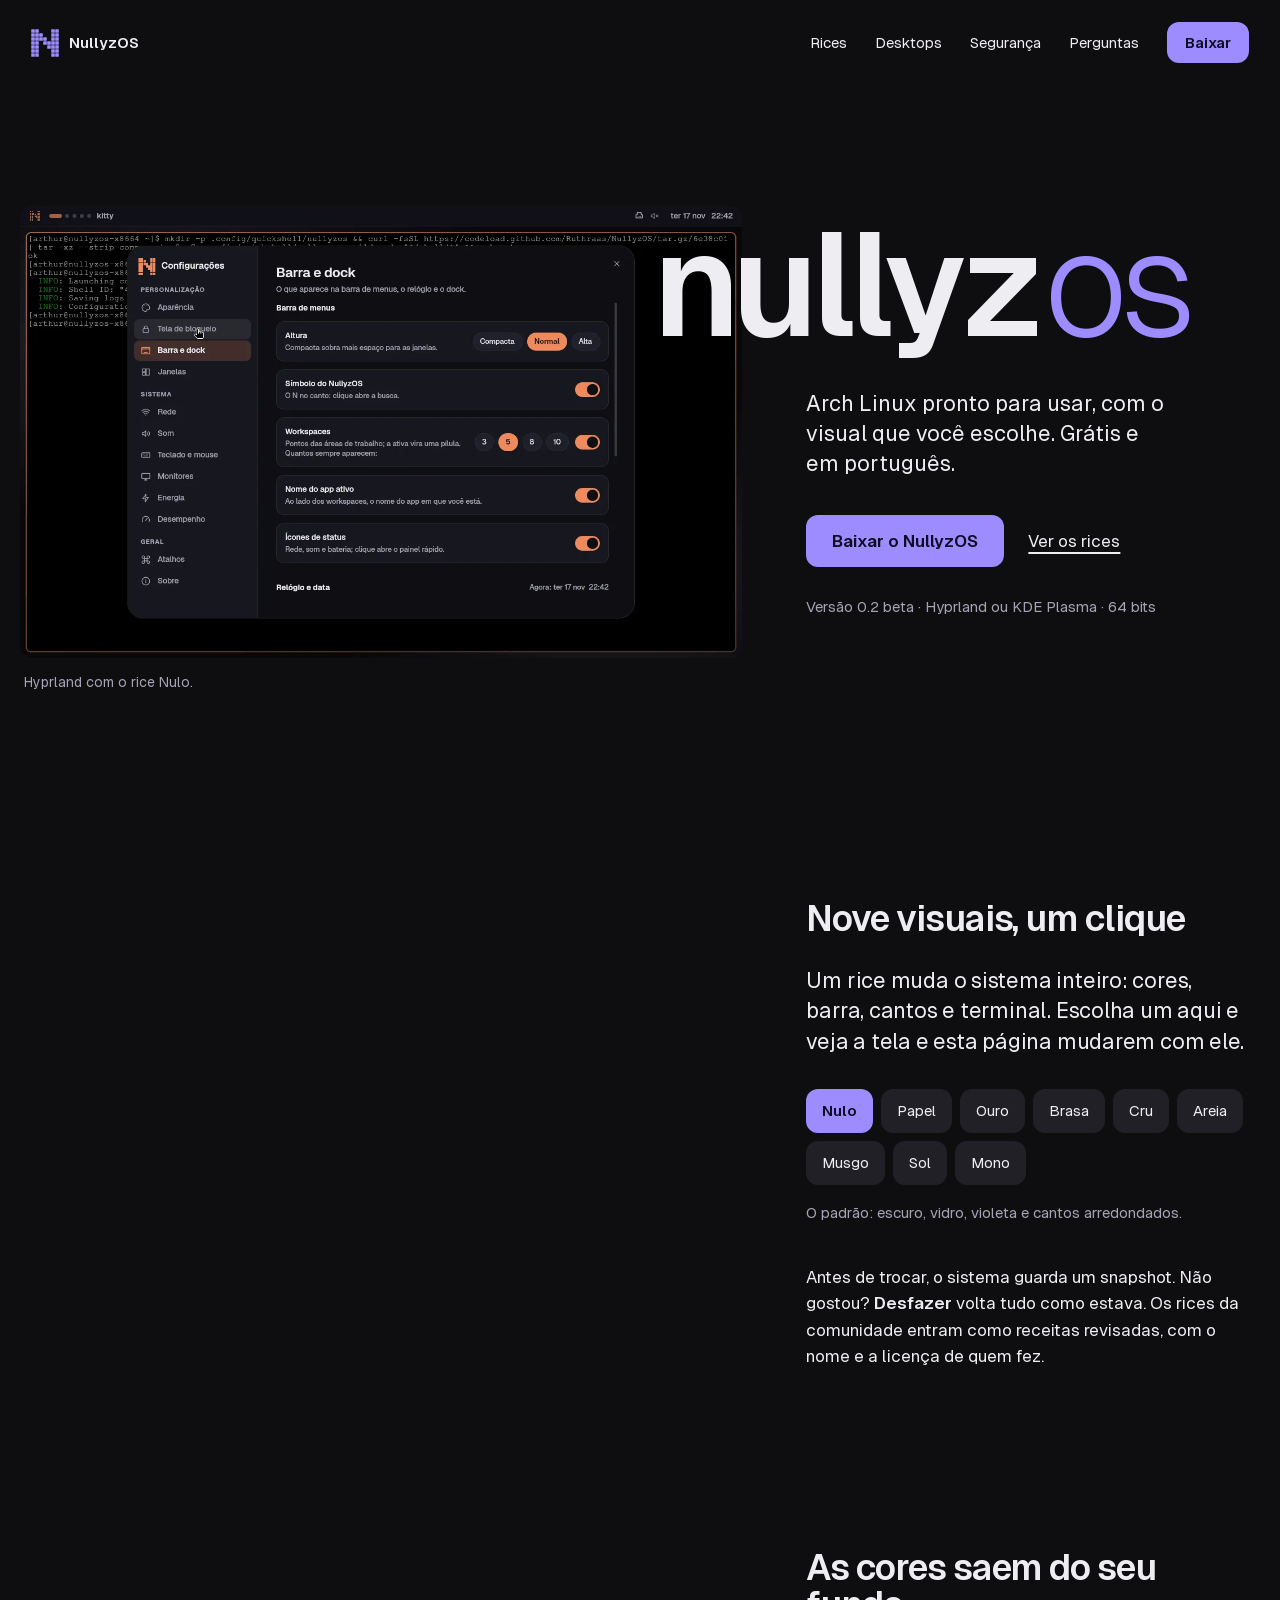
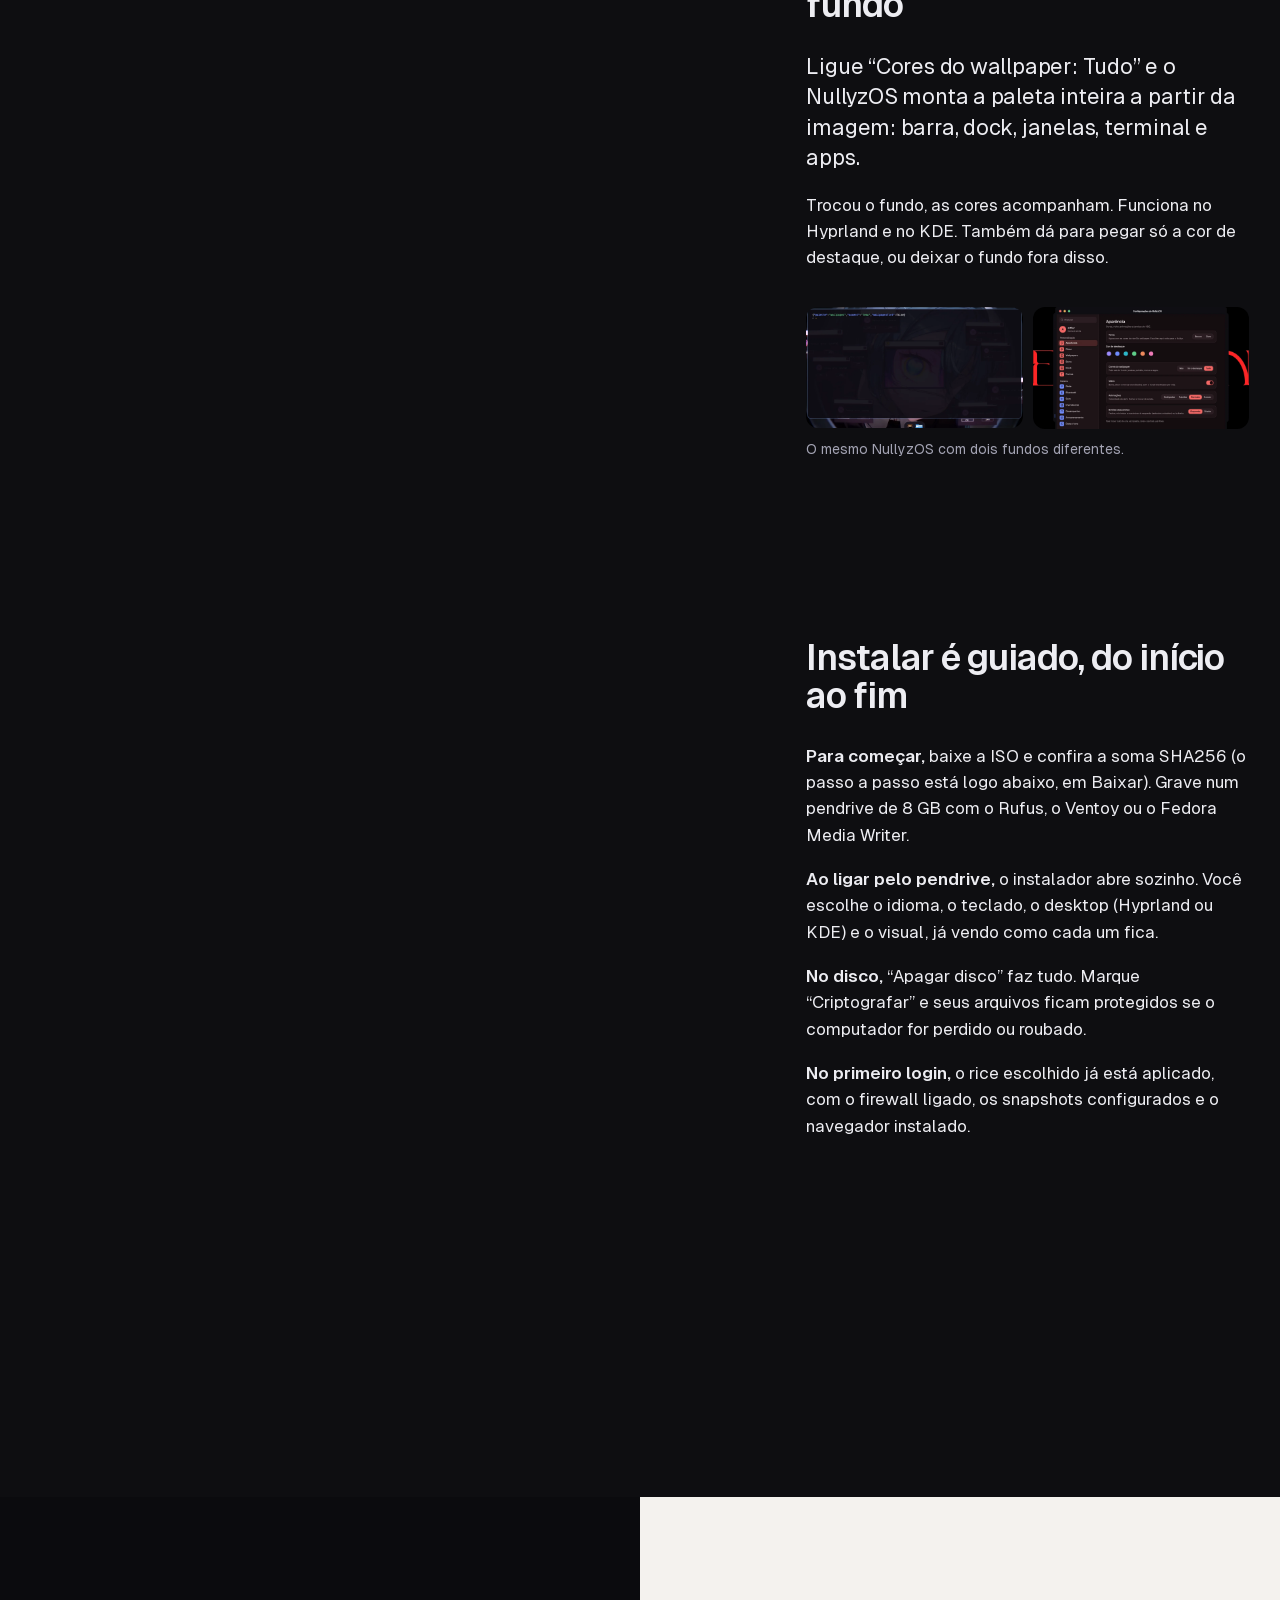
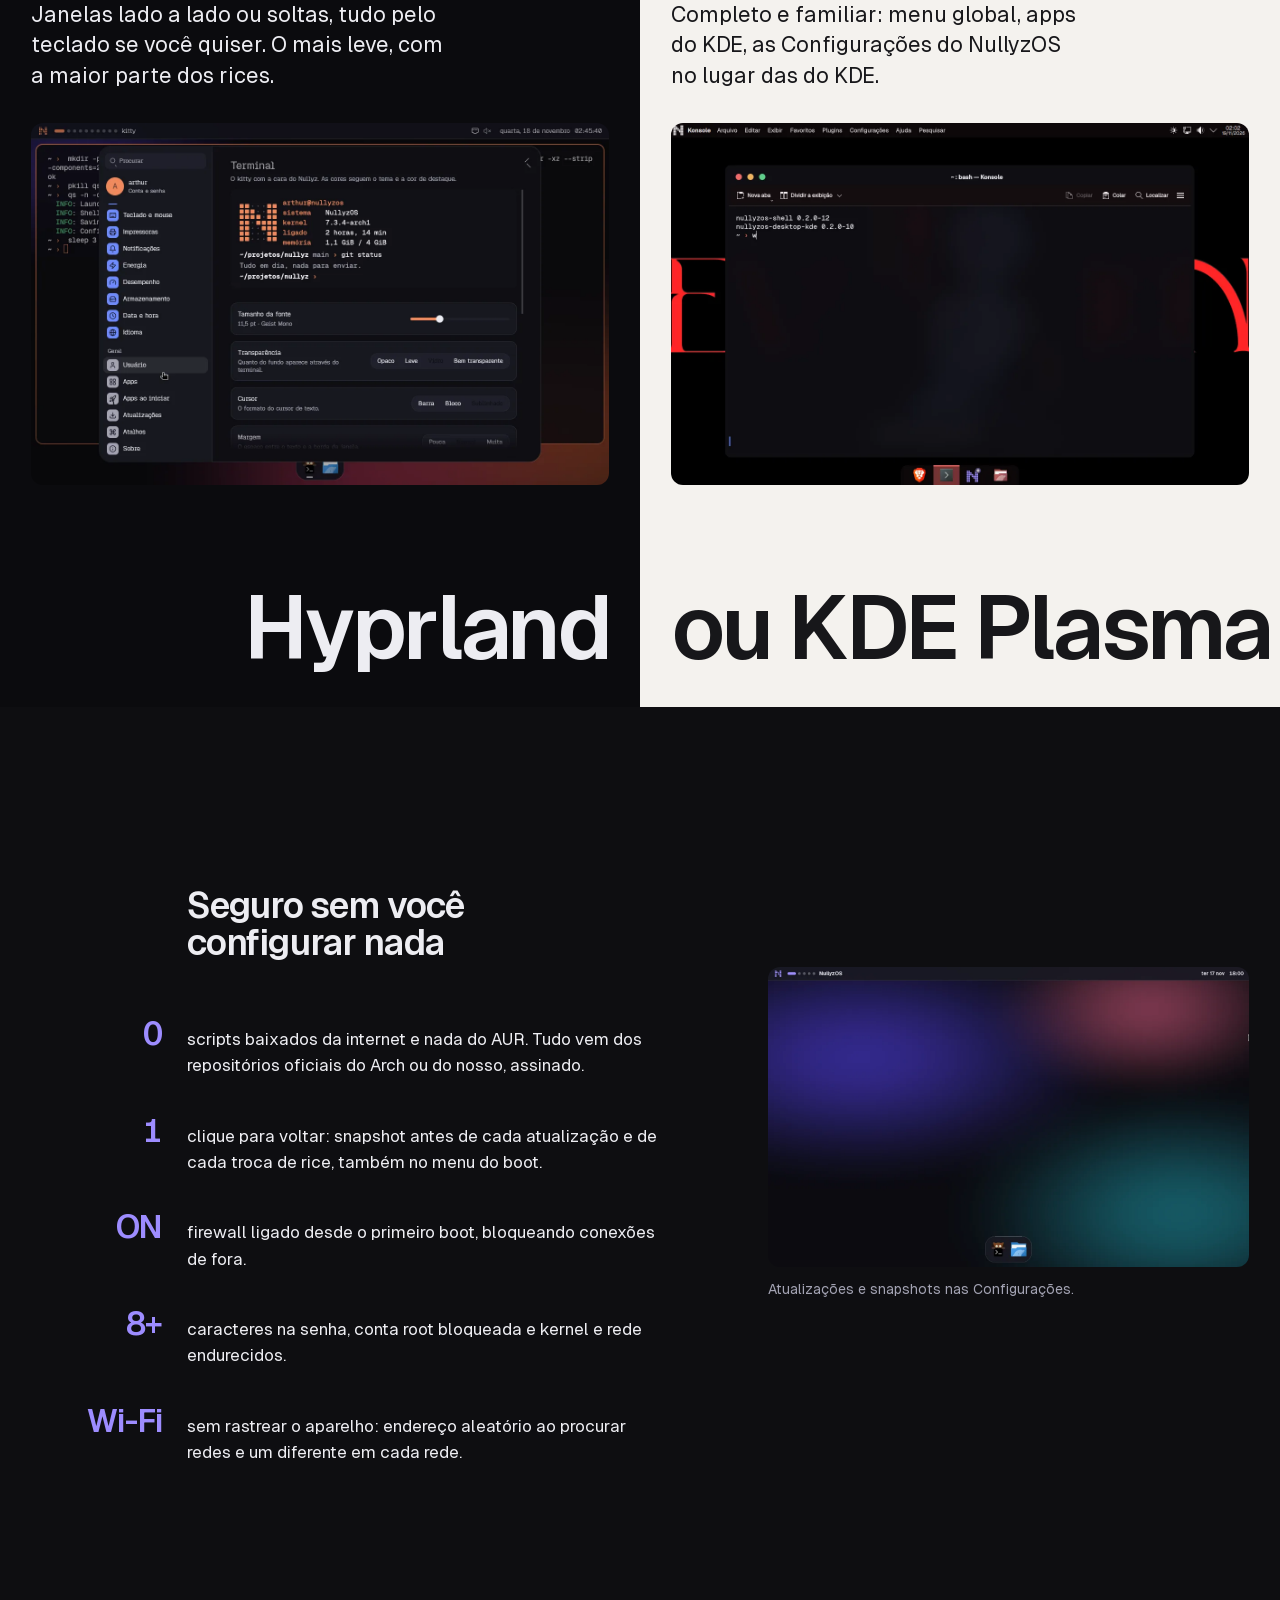
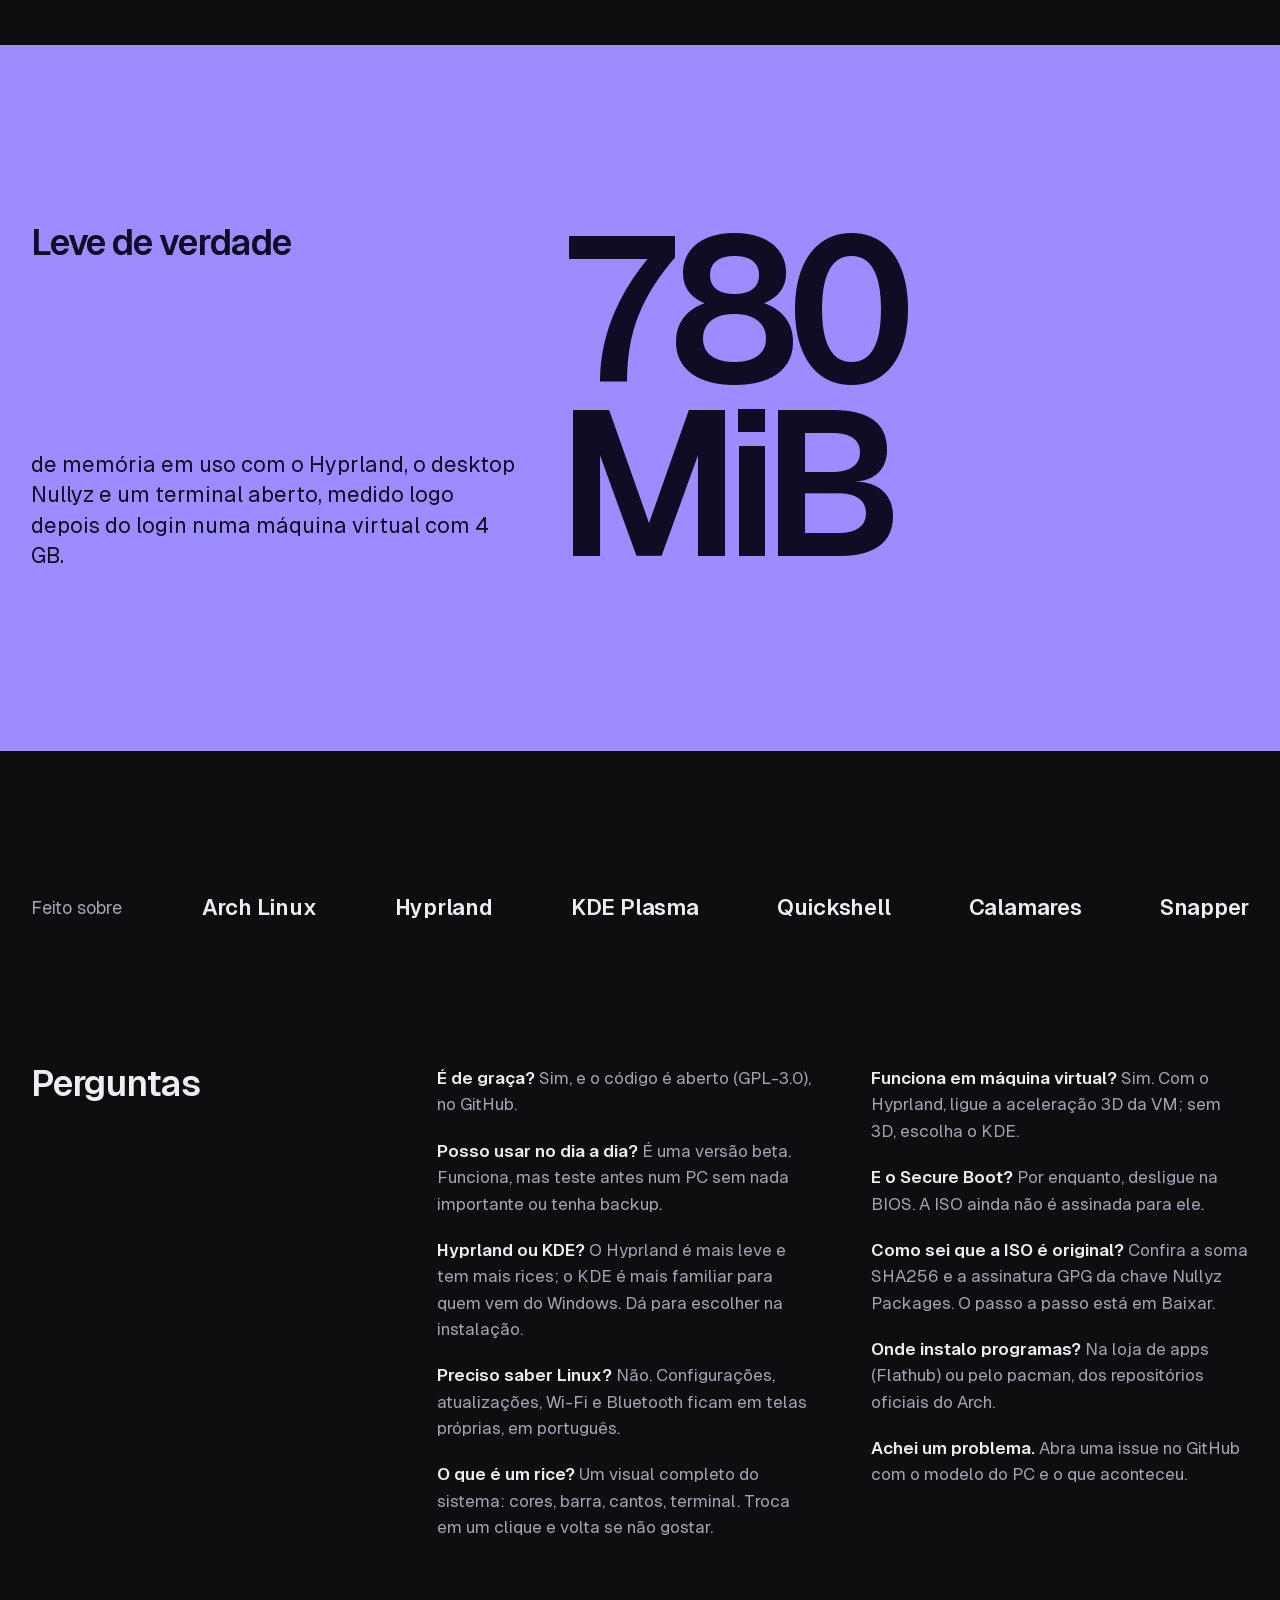
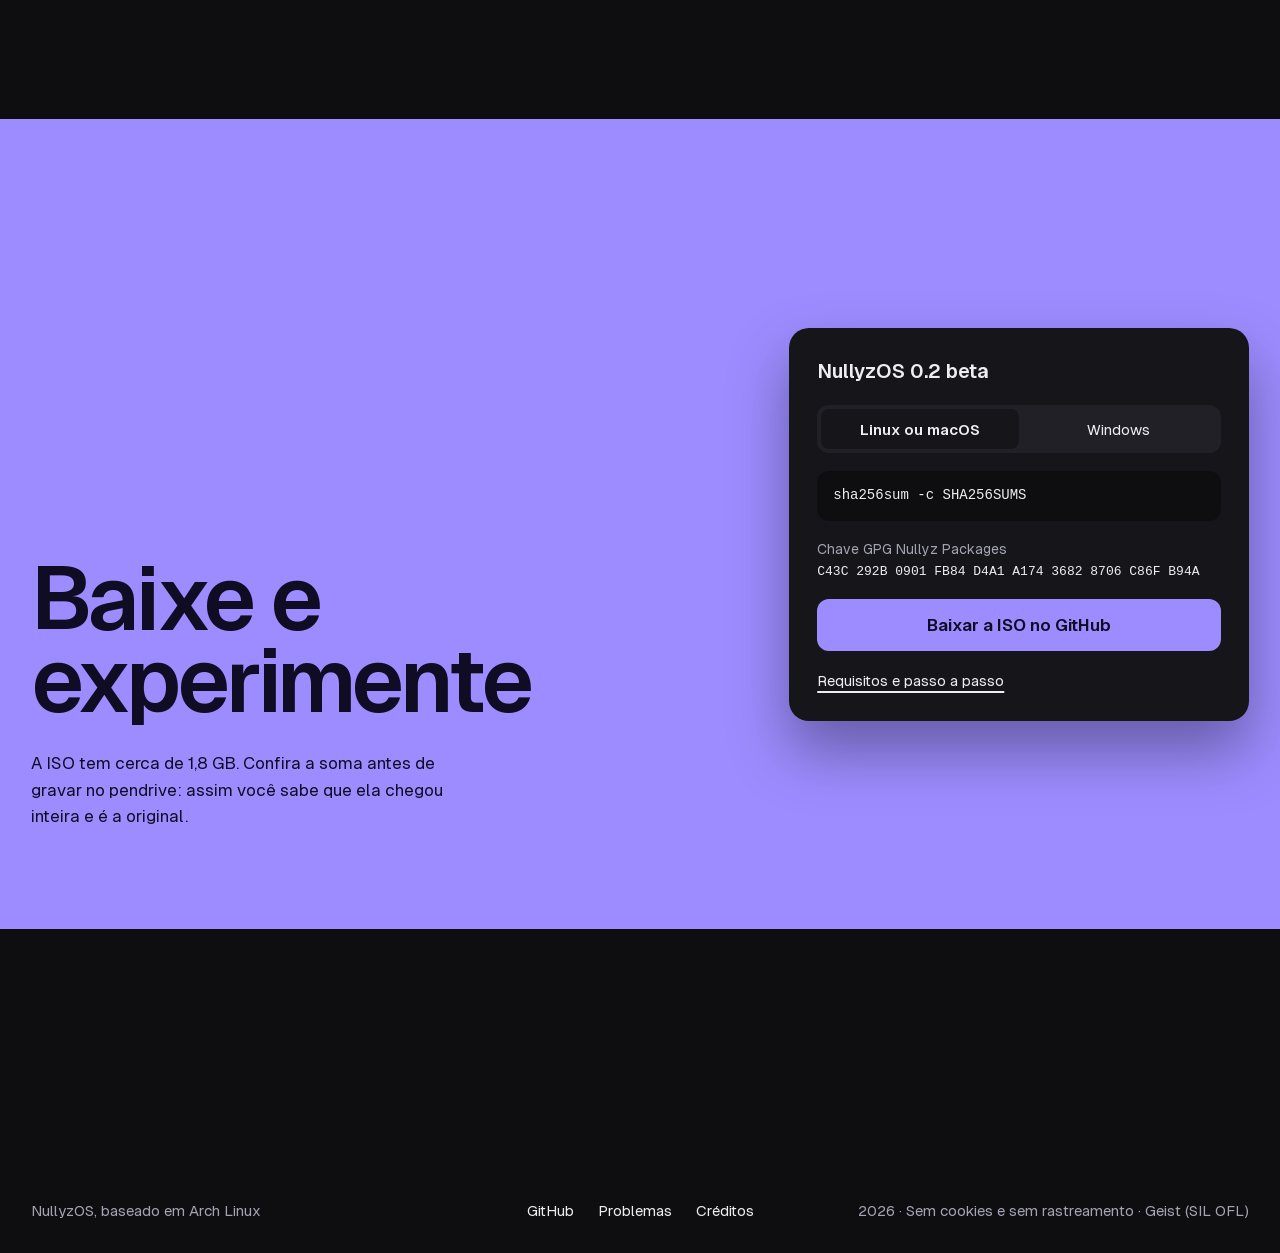
==== site/index.html @ 3fdc01aa "feat(site): site do NullyzOS (rascunho) e política de segurança Site estático em site/: sem nada de " ====
<!doctype html>
<html lang="pt-BR">
<head>
<meta charset="utf-8">
<meta name="viewport" content="width=device-width, initial-scale=1">
<title>NullyzOS · Arch Linux pronto para usar</title>
<meta name="description" content="NullyzOS: sistema baseado em Arch Linux com Hyprland ou KDE, visual de vidro, rices que se trocam com segurança e cores tiradas do seu wallpaper. Grátis, em português.">
<meta name="referrer" content="strict-origin-when-cross-origin">
<meta name="color-scheme" content="dark light">
<meta property="og:title" content="NullyzOS">
<meta property="og:description" content="Arch Linux pronto para usar, com o visual que você escolhe.">
<meta property="og:image" content="img/og.png">
<link rel="icon" href="img/nullyz.svg" type="image/svg+xml">
<link rel="preload" href="fonts/Geist-Variable.woff2" as="font" type="font/woff2" crossorigin>
<link rel="stylesheet" href="css/site.css">
<script src="js/site.js" defer></script>
</head>
<body data-rice="nulo">
<a class="pular" href="#conteudo">Pular para o conteúdo</a>

<header class="topo">
  <a class="marca" href="#inicio" aria-label="NullyzOS, início"><img src="img/nullyz.svg" alt="" width="28" height="28"> NullyzOS</a>
  <nav aria-label="Seções">
    <a href="#rices">Rices</a>
    <a href="#desktops">Desktops</a>
    <a href="#seguranca">Segurança</a>
    <a href="#perguntas">Perguntas</a>
    <a class="acao" href="#baixar">Baixar</a>
  </nav>
</header>

<main id="conteudo">
<!-- Metade fixa: a tela do sistema, que muda com a seção e com o rice escolhido -->
<div class="palco-e-leitura">
  <figure class="palco" aria-live="polite">
    <img class="tela ativa" id="tela" src="img/tela-nulo.webp" width="1920" height="1080"
         alt="Área de trabalho do NullyzOS com o rice Nulo: barra de menus em cima, terminal e Configurações abertos, dock embaixo.">
    <figcaption id="legenda">Hyprland com o rice Nulo, o padrão.</figcaption>
  </figure>

  <div class="leitura">
    <section class="inicio" id="inicio" data-tela="nulo">
      <h1 class="nome"><span>nullyz</span><span class="os">os</span></h1>
      <p class="frase">Arch Linux pronto para usar, com o visual que você escolhe. Grátis e em português.</p>
      <div class="acoes">
        <a class="botao" href="#baixar">Baixar o NullyzOS</a>
        <a class="link" href="#rices">Ver os rices</a>
      </div>
      <p class="nota">Versão 0.2 beta · Hyprland ou KDE Plasma · 64 bits</p>
    </section>

    <section class="rices" id="rices" aria-labelledby="t-rices">
      <h2 id="t-rices">Nove visuais, um clique</h2>
      <p class="grande">Um rice muda o sistema inteiro: cores, barra, cantos e terminal. Escolha um aqui e veja a tela e esta página mudarem com ele.</p>
      <div class="seletor" role="radiogroup" aria-label="Escolha um rice" data-ui>
        <button role="radio" aria-checked="true" data-rice="nulo" data-legenda="O padrão: escuro, vidro, violeta e cantos arredondados.">Nulo</button>
        <button role="radio" aria-checked="false" data-rice="papel" data-legenda="Claro como papel: fundo creme, azul tinta, barra flutuante.">Papel</button>
        <button role="radio" aria-checked="false" data-rice="ouro" data-legenda="Preto quente e dourado, com a barra em ilhas.">Ouro</button>
        <button role="radio" aria-checked="false" data-rice="brasa" data-legenda="Quase preto com vermelho brasa e barra flutuante.">Brasa</button>
        <button role="radio" aria-checked="false" data-rice="cru" data-legenda="Preto no branco, sem enfeite: claro, reto e direto.">Cru</button>
        <button role="radio" aria-checked="false" data-rice="areia" data-legenda="Tons de areia e terracota, claro e quente.">Areia</button>
        <button role="radio" aria-checked="false" data-rice="musgo" data-legenda="Verde musgo no escuro, com a barra em ilhas.">Musgo</button>
        <button role="radio" aria-checked="false" data-rice="sol" data-legenda="Grafite com amarelo sol e contraste alto.">Sol</button>
        <button role="radio" aria-checked="false" data-rice="mono" data-legenda="Para quem vive no teclado: compacto, reto, sem animação. O mais leve.">Mono</button>
      </div>
      <p id="rice-desc" class="desc-rice">O padrão: escuro, vidro, violeta e cantos arredondados.</p>
      <p>Antes de trocar, o sistema guarda um snapshot. Não gostou? <strong>Desfazer</strong> volta tudo como estava. Os rices da comunidade entram como receitas revisadas, com o nome e a licença de quem fez.</p>
    </section>

    <section class="wallpaper" id="wallpaper" data-tela="wallpaper" aria-labelledby="t-wall">
      <h2 id="t-wall">As cores saem do seu fundo</h2>
      <p class="grande">Ligue “Cores do wallpaper: Tudo” e o NullyzOS monta a paleta inteira a partir da imagem: barra, dock, janelas, terminal e apps.</p>
      <p>Trocou o fundo, as cores acompanham. Funciona no Hyprland e no KDE. Também dá para pegar só a cor de destaque, ou deixar o fundo fora disso.</p>
      <figure class="par" data-ui>
        <img src="img/wall-azul.webp" width="960" height="540" loading="lazy" alt="Mesmo sistema com um fundo azul: barra, borda das janelas e destaque em azul.">
        <img src="img/wall-vermelho.webp" width="960" height="540" loading="lazy" alt="Mesmo sistema com um fundo vermelho: Configurações e destaque em vermelho coral.">
        <figcaption>O mesmo NullyzOS com dois fundos diferentes.</figcaption>
      </figure>
    </section>

    <section class="instalar" id="instalar" data-tela="instalador" aria-labelledby="t-inst">
      <h2 id="t-inst">Instalar é guiado, do início ao fim</h2>
      <p><strong>Para começar,</strong> baixe a ISO e confira a soma SHA256 (o passo a passo está logo abaixo, em Baixar). Grave num pendrive de 8 GB com o Rufus, o Ventoy ou o Fedora Media Writer.</p>
      <p><strong>Ao ligar pelo pendrive,</strong> o instalador abre sozinho. Você escolhe o idioma, o teclado, o desktop (Hyprland ou KDE) e o visual, já vendo como cada um fica.</p>
      <p><strong>No disco,</strong> “Apagar disco” faz tudo. Marque “Criptografar” e seus arquivos ficam protegidos se o computador for perdido ou roubado.</p>
      <p><strong>No primeiro login,</strong> o rice escolhido já está aplicado, com o firewall ligado, os snapshots configurados e o navegador instalado.</p>
    </section>
  </div>
</div>

<section class="desktops" id="desktops" aria-labelledby="t-desk">
  <div class="campo escuro">
    <p class="papel">Janelas lado a lado ou soltas, tudo pelo teclado se você quiser. O mais leve, com a maior parte dos rices.</p>
    <img src="img/hyprland.webp" width="1920" height="1080" loading="lazy" alt="NullyzOS com Hyprland: duas janelas lado a lado sob a barra de menus.">
    <h2 id="t-desk"><span>Hyprland</span></h2>
  </div>
  <div class="campo claro">
    <p class="papel">Completo e familiar: menu global, apps do KDE, as Configurações do NullyzOS no lugar das do KDE.</p>
    <img src="img/kde.webp" width="1920" height="1080" loading="lazy" alt="NullyzOS com KDE Plasma: barra em cima com o nome do app em foco e dock flutuante.">
    <p class="meia"><span>ou KDE Plasma</span></p>
  </div>
</section>

<section class="seguranca" id="seguranca" aria-labelledby="t-seg">
  <div class="figuras">
    <h2 id="t-seg">Seguro sem você configurar nada</h2>
    <dl>
      <div><dt>0</dt><dd>scripts baixados da internet e nada do AUR. Tudo vem dos repositórios oficiais do Arch ou do nosso, assinado.</dd></div>
      <div><dt>1</dt><dd>clique para voltar: snapshot antes de cada atualização e de cada troca de rice, também no menu do boot.</dd></div>
      <div><dt>ON</dt><dd>firewall ligado desde o primeiro boot, bloqueando conexões de fora.</dd></div>
      <div><dt>8+</dt><dd>caracteres na senha, conta root bloqueada e kernel e rede endurecidos.</dd></div>
      <div><dt>Wi-Fi</dt><dd>sem rastrear o aparelho: endereço aleatório ao procurar redes e um diferente em cada rede.</dd></div>
    </dl>
  </div>
  <figure class="quadro">
    <img src="img/atualizacoes.webp" width="1280" height="800" loading="lazy" alt="Configurações do NullyzOS, página Atualizações, com a lista de snapshots para voltar.">
    <figcaption>Atualizações e snapshots nas Configurações.</figcaption>
  </figure>
</section>

<section class="leve" aria-labelledby="t-leve">
  <h2 id="t-leve">Leve de verdade</h2>
  <p class="numero"><span>780</span> MiB</p>
  <p>de memória em uso com o Hyprland, o desktop Nullyz e um terminal aberto, medido logo depois do login numa máquina virtual com 4 GB.</p>
</section>

<section class="feito" aria-labelledby="t-feito">
  <h2 id="t-feito">Feito sobre</h2>
  <ul>
    <li>Arch Linux</li>
    <li>Hyprland</li>
    <li>KDE Plasma</li>
    <li>Quickshell</li>
    <li>Calamares</li>
    <li>Snapper</li>
  </ul>
</section>

<section class="perguntas" id="perguntas" aria-labelledby="t-perg">
  <h2 id="t-perg">Perguntas</h2>
  <div class="texto">
    <p><strong>É de graça?</strong> Sim, e o código é aberto (GPL-3.0), no GitHub.</p>
    <p><strong>Posso usar no dia a dia?</strong> É uma versão beta. Funciona, mas teste antes num PC sem nada importante ou tenha backup.</p>
    <p><strong>Hyprland ou KDE?</strong> O Hyprland é mais leve e tem mais rices; o KDE é mais familiar para quem vem do Windows. Dá para escolher na instalação.</p>
    <p><strong>Preciso saber Linux?</strong> Não. Configurações, atualizações, Wi-Fi e Bluetooth ficam em telas próprias, em português.</p>
    <p><strong>O que é um rice?</strong> Um visual completo do sistema: cores, barra, cantos, terminal. Troca em um clique e volta se não gostar.</p>
    <p><strong>Funciona em máquina virtual?</strong> Sim. Com o Hyprland, ligue a aceleração 3D da VM; sem 3D, escolha o KDE.</p>
    <p><strong>E o Secure Boot?</strong> Por enquanto, desligue na BIOS. A ISO ainda não é assinada para ele.</p>
    <p><strong>Como sei que a ISO é original?</strong> Confira a soma SHA256 e a assinatura GPG da chave Nullyz Packages. O passo a passo está em Baixar.</p>
    <p><strong>Onde instalo programas?</strong> Na loja de apps (Flathub) ou pelo pacman, dos repositórios oficiais do Arch.</p>
    <p><strong>Achei um problema.</strong> Abra uma issue no GitHub com o modelo do PC e o que aconteceu.</p>
  </div>
</section>

<section class="baixar" id="baixar" aria-labelledby="t-baixar">
  <div class="fecho">
    <h2 id="t-baixar">Baixe e experimente</h2>
    <p>A ISO tem cerca de 1,8 GB. Confira a soma antes de gravar no pendrive: assim você sabe que ela chegou inteira e é a original.</p>
  </div>
  <div class="janela" data-ui aria-label="Download do NullyzOS">
    <p class="janela-titulo">NullyzOS 0.2 beta</p>
    <div class="escolha" role="radiogroup" aria-label="Seu sistema, para o comando de conferência">
      <button role="radio" aria-checked="true" data-so="linux">Linux ou macOS</button>
      <button role="radio" aria-checked="false" data-so="windows">Windows</button>
    </div>
    <pre><code id="cmd">sha256sum -c SHA256SUMS</code></pre>
    <p class="digital">Chave GPG Nullyz Packages<br><code>C43C 292B 0901 FB84 D4A1  A174 3682 8706 C86F B94A</code></p>
    <a class="botao cheio" href="https://github.com/Ruthraas/NullyzOS/releases/latest" rel="noopener noreferrer">Baixar a ISO no GitHub</a>
    <a class="link" href="https://github.com/Ruthraas/NullyzOS/blob/main/docs/BAIXAR.md" rel="noopener noreferrer">Requisitos e passo a passo</a>
  </div>
</section>
</main>

<footer class="rodape">
  <p>NullyzOS, baseado em Arch Linux</p>
  <p class="links"><a href="https://github.com/Ruthraas/NullyzOS" rel="noopener noreferrer">GitHub</a> <a href="https://github.com/Ruthraas/NullyzOS/issues" rel="noopener noreferrer">Problemas</a> <a href="https://github.com/Ruthraas/NullyzOS/blob/main/CREDITS.md" rel="noopener noreferrer">Créditos</a></p>
  <p>2026 · Sem cookies e sem rastreamento · Geist (SIL OFL)</p>
</footer>
</body>
</html>
---- site/css/site.css ----
/* NullyzOS — site. Cores e fonte do branding (branding/tokens.json): cada rice do sistema é
   também uma paleta desta página (body[data-rice]). Sem nada de fora: fonte local, sem CDN. */

@font-face {
  font-family: "Geist";
  src: url("../fonts/Geist-Variable.woff2") format("woff2");
  font-weight: 100 900;
  font-display: swap;
}

:root {
  --fundo: #0e0e11;
  --campo: #16161a;
  --campo-alto: #202026;
  --tinta: #ededf2;
  --suave: #a3a3b3;
  --destaque: #9d8cff;
  --sobre-destaque: #100c24;
  --claro-fundo: #f4f2ee;
  --claro-tinta: #15151c;
  --claro-suave: #5a5a6a;

  --margem: clamp(16px, 2.4vw, 32px);
  --raio: 12px;
  --passo: clamp(120px, 14vw, 200px);

  --t-texto: 17px;
  --t-frase: clamp(20px, 1.7vw, 24px);
  --t-titulo: clamp(30px, 2.8vw, 42px);
  --t-grande: clamp(56px, 7vw, 112px);
  --t-nome: clamp(88px, 11.5vw, 200px);

  --sair: cubic-bezier(.16, 1, .3, 1);
  color-scheme: dark;
}

/* Paletas dos rices (as mesmas do sistema) */
body[data-rice="papel"] { --fundo:#f4f2ee; --campo:#fbfaf8; --campo-alto:#ebe8e2; --tinta:#17171a; --suave:#55524c; --destaque:#2f5bd3; --sobre-destaque:#fff; color-scheme: light; }
body[data-rice="ouro"]  { --fundo:#0a0908; --campo:#13110e; --campo-alto:#1d1a15; --tinta:#f1ece2; --suave:#ada594; --destaque:#e3b341; --sobre-destaque:#1a1406; }
body[data-rice="brasa"] { --fundo:#0f0b0b; --campo:#181111; --campo-alto:#231919; --tinta:#f3e9e7; --suave:#b3a09c; --destaque:#ff5a4e; --sobre-destaque:#1f0503; }
body[data-rice="cru"]   { --fundo:#efece4; --campo:#f7f5ef; --campo-alto:#e4e0d5; --tinta:#141414; --suave:#4f4c44; --destaque:#1a1a1a; --sobre-destaque:#f7f5ef; color-scheme: light; }
body[data-rice="areia"] { --fundo:#ece3d3; --campo:#f5eee2; --campo-alto:#e2d6c2; --tinta:#231a10; --suave:#5c4c38; --destaque:#a8461f; --sobre-destaque:#fff7ef; color-scheme: light; }
body[data-rice="musgo"] { --fundo:#0b0d0b; --campo:#121612; --campo-alto:#1b211b; --tinta:#e8efe8; --suave:#9fae9f; --destaque:#5fd17a; --sobre-destaque:#06170b; }
body[data-rice="sol"]   { --fundo:#111111; --campo:#1a1a19; --campo-alto:#252523; --tinta:#f2f2ee; --suave:#ababa4; --destaque:#ffd23f; --sobre-destaque:#1c1600; }
body[data-rice="mono"]  { --fundo:#0e0e11; --campo:#16161a; --campo-alto:#202026; --tinta:#ededf2; --suave:#a3a3b3; --destaque:#ededf2; --sobre-destaque:#0e0e11; --raio: 0px; }

*, *::before, *::after { box-sizing: border-box; }
html { -webkit-text-size-adjust: 100%; scroll-behavior: smooth; }
body {
  margin: 0;
  background: var(--fundo);
  color: var(--tinta);
  font: 400 var(--t-texto)/1.55 "Geist", system-ui, sans-serif;
  font-feature-settings: "ss01";
  transition: background-color .5s ease, color .5s ease;
}
img { display: block; max-width: 100%; height: auto; }
a { color: inherit; }
h1, h2, p, figure, dl, dd, ul { margin: 0; }
strong { font-weight: 600; }
:focus-visible { outline: 3px solid var(--destaque); outline-offset: 3px; border-radius: 4px; }
::selection { background: var(--destaque); color: var(--sobre-destaque); }

.pular { position: absolute; left: var(--margem); top: -60px; background: var(--destaque); color: var(--sobre-destaque); padding: 10px 16px; border-radius: var(--raio); z-index: 10; }
.pular:focus { top: 12px; }

/* Topo: marca, quatro links e a ação */
.topo {
  position: absolute; inset: 0 0 auto 0; z-index: 5;
  display: flex; align-items: center; justify-content: space-between;
  padding: 22px var(--margem);
  font-size: 15px;
}
.marca { display: flex; align-items: center; gap: 10px; font-weight: 600; text-decoration: none; color: #ededf2; }
.topo nav { display: flex; gap: 28px; align-items: center; }
.topo nav a { text-decoration: none; color: var(--tinta); transition: opacity .2s ease; }
.topo nav a:hover { opacity: .7; }
.topo .acao { background: var(--destaque); color: var(--sobre-destaque); padding: 9px 18px; border-radius: var(--raio); font-weight: 600; }
.topo .acao:hover { opacity: 1; filter: brightness(1.08); }

/* Palco (tela fixa) e leitura */
.palco-e-leitura { display: grid; grid-template-columns: 58fr 42fr; }
.palco {
  position: sticky; top: 0; height: 100svh;
  padding: 20px 0 20px 20px;
  display: flex; flex-direction: column; justify-content: center; gap: 14px;
}
.palco .tela {
  width: 100%; height: auto; max-height: calc(100svh - 90px); object-fit: contain;
  border-radius: var(--raio);
  background: var(--campo);
  transition: opacity .45s ease, transform .9s var(--sair);
}
.palco .tela.trocando { opacity: 0; transform: scale(.985); }
/* A tela respira devagar: uma aproximação lenta, quase parada */
@media (prefers-reduced-motion: no-preference) {
  .palco .tela.ativa { animation: respira 24s ease-in-out infinite alternate; }
  @keyframes respira { from { scale: 1; } to { scale: 1.025; } }
}
.palco figcaption { font-size: 14px; color: var(--suave); padding-left: 4px; }

.leitura { padding: 0 var(--margem) 0 clamp(32px, 5vw, 80px); }
.leitura > section { max-width: 46ch; padding: var(--passo) 0; }
.leitura > section + section { padding-top: 0; }
.leitura h2 { font-size: var(--t-titulo); line-height: 1.05; letter-spacing: -0.03em; font-weight: 600; margin-bottom: 28px; }
.leitura p + p { margin-top: 18px; }
.grande { font-size: var(--t-frase); line-height: 1.4; letter-spacing: -0.01em; }

/* Início: o nome enorme, cruzando a tela */
.inicio { min-height: 100svh; display: flex; flex-direction: column; justify-content: center; position: relative; padding-top: 120px !important; }
.nome {
  font-size: var(--t-nome); line-height: .86; letter-spacing: -0.05em; font-weight: 600;
  margin-left: calc(-1 * clamp(80px, 12vw, 220px));
  display: flex; flex-wrap: nowrap; align-items: baseline; gap: .04em;
  position: relative; z-index: 2;
  transform-origin: left bottom;
}
.nome .os { color: var(--destaque); font-weight: 300; }
.frase { font-size: var(--t-frase); line-height: 1.38; max-width: 26ch; margin-top: 40px; }
.acoes { display: flex; flex-wrap: wrap; align-items: center; gap: 24px; margin-top: 36px; }
.nota { margin-top: 28px !important; font-size: 15px; color: var(--suave); }

.botao {
  display: inline-flex; align-items: center; justify-content: center;
  min-height: 52px; padding: 0 26px;
  background: var(--destaque); color: var(--sobre-destaque);
  border-radius: var(--raio); font-weight: 600; text-decoration: none;
  transition: transform .2s var(--sair), filter .2s ease;
}
.botao:hover { filter: brightness(1.08); transform: translateY(-1px); }
.botao:active { transform: translateY(1px) scale(.98); }
.link { text-decoration: underline; text-underline-offset: 5px; text-decoration-thickness: 1.5px; transition: color .2s ease; }
.link:hover { color: var(--destaque); }

/* Seletor de rices: o controle vivo */
.seletor { display: flex; flex-wrap: wrap; gap: 8px; margin: 32px 0 16px; }
.seletor button {
  font: inherit; font-size: 15px; cursor: pointer;
  min-height: 44px; padding: 0 16px;
  border: 0; border-radius: var(--raio);
  background: var(--campo-alto); color: var(--tinta);
  transition: background-color .25s ease, color .25s ease, transform .15s var(--sair);
}
.seletor button:hover { background: var(--campo); }
.seletor button:active { transform: scale(.96); }
.seletor button[aria-checked="true"] { background: var(--destaque); color: var(--sobre-destaque); font-weight: 600; }
.desc-rice { font-size: 15px; color: var(--suave); min-height: 3em; }

.par { display: grid; grid-template-columns: 1fr 1fr; gap: 10px; margin-top: 36px; }
.par img { border-radius: var(--raio); aspect-ratio: 16 / 9; object-fit: cover; width: 100%; }
.par figcaption { grid-column: 1 / -1; font-size: 14px; color: var(--suave); }

/* Dois desktops: dois campos lado a lado, o título partido na emenda */
.desktops { display: grid; grid-template-columns: 1fr 1fr; min-height: 90svh; margin-top: var(--passo); }
.campo { position: relative; padding: clamp(64px, 8vw, 120px) var(--margem) 140px; display: flex; flex-direction: column; gap: 32px; }
.campo.escuro { background: #0b0b0e; color: #ededf2; }
.campo.claro { background: #f4f2ee; color: #17171a; }
.campo .papel { font-size: var(--t-frase); line-height: 1.4; max-width: 30ch; }
.campo img { border-radius: var(--raio); width: 100%; }
.campo h2, .campo .meia { position: absolute; bottom: 36px; font-size: var(--t-grande); line-height: .95; letter-spacing: -0.04em; font-weight: 600; margin: 0; }
.campo.escuro h2 { right: var(--margem); }
.campo.claro .meia { left: var(--margem); }

/* Segurança: figuras e frases */
.seguranca { display: grid; grid-template-columns: 7fr 5fr; gap: clamp(32px, 5vw, 80px); padding: var(--passo) var(--margem); align-items: start; }
.seguranca h2 { font-size: var(--t-titulo); line-height: 1.05; letter-spacing: -0.03em; font-weight: 600; margin: 0 0 48px 156px; max-width: 18ch; }
.seguranca dl > div { display: grid; grid-template-columns: 132px 1fr; gap: 24px; align-items: baseline; }
.seguranca dl > div + div { margin-top: 28px; }
.seguranca dt { text-align: right; font-size: 32px; font-weight: 600; letter-spacing: -0.02em; color: var(--destaque); font-variant-numeric: tabular-nums; }
.seguranca dd { max-width: 44ch; }
.quadro { margin-top: 80px; }
.quadro img { border-radius: var(--raio); width: 100%; }
.quadro figcaption { margin-top: 12px; font-size: 14px; color: var(--suave); }

/* Leve: um número só */
.leve { background: var(--destaque); color: var(--sobre-destaque); padding: var(--passo) var(--margem); display: grid; grid-template-columns: 5fr 7fr; gap: 32px; align-items: end; }
.leve h2 { font-size: var(--t-titulo); line-height: 1.05; letter-spacing: -0.03em; font-weight: 600; grid-column: 1; grid-row: 1; align-self: start; }
.leve .numero { grid-column: 2; grid-row: 1 / span 2; font-size: clamp(96px, 16vw, 280px); line-height: .85; letter-spacing: -0.06em; font-weight: 600; font-variant-numeric: tabular-nums; }
.leve .numero span { display: inline-block; }
.leve > p:last-child { grid-column: 1; grid-row: 2; max-width: 36ch; font-size: var(--t-frase); line-height: 1.4; }

/* Feito sobre: os nomes numa linha */
.feito { display: flex; flex-wrap: wrap; align-items: center; justify-content: space-between; gap: 20px 32px; padding: 140px var(--margem); }
.feito h2 { font-size: 18px; font-weight: 400; color: var(--suave); }
.feito ul { list-style: none; padding: 0; display: flex; flex: 1; justify-content: space-between; flex-wrap: wrap; gap: 16px 32px; margin-left: 48px; }
.feito li { font-size: 22px; font-weight: 600; letter-spacing: -0.01em; }

/* Perguntas: texto corrido em duas colunas */
.perguntas { display: grid; grid-template-columns: 3fr 1fr 8fr; padding: 0 var(--margem) var(--passo); }
.perguntas h2 { grid-column: 1; font-size: var(--t-titulo); line-height: 1.05; letter-spacing: -0.03em; font-weight: 600; }
.perguntas .texto { grid-column: 3; columns: 2; column-gap: 56px; }
.perguntas .texto p { break-inside: avoid; margin-bottom: 20px; }
.perguntas strong { font-weight: 600; }
.perguntas .texto p { color: var(--suave); }
.perguntas .texto strong { color: var(--tinta); }

/* Baixar: campo na cor de destaque, a janela de download já aberta */
.baixar { background: var(--destaque); color: var(--sobre-destaque); min-height: 90svh; display: grid; grid-template-columns: 6fr 5fr; gap: 32px; padding: 80px var(--margem); align-items: center; }
.fecho { align-self: end; padding-bottom: 20px; }
.fecho h2 { font-size: var(--t-grande); line-height: .92; letter-spacing: -0.045em; font-weight: 600; max-width: 8ch; }
.fecho p { margin-top: 28px; max-width: 40ch; }
.janela {
  justify-self: end; width: min(460px, 100%);
  background: var(--campo); color: var(--tinta);
  border-radius: calc(var(--raio) + 8px);
  padding: 28px;
  box-shadow: 0 30px 60px rgba(0, 0, 0, .35); /* taste-skill-ignore: é uma janela aberta (data-ui) */
  display: flex; flex-direction: column; gap: 18px;
}
.janela-titulo { font-size: 20px; font-weight: 600; }
.escolha { display: grid; grid-template-columns: 1fr 1fr; background: var(--campo-alto); padding: 4px; border-radius: var(--raio); }
.escolha button { font: inherit; font-size: 15px; min-height: 40px; border: 0; border-radius: calc(var(--raio) - 4px); background: transparent; color: var(--tinta); cursor: pointer; transition: background-color .2s ease; }
.escolha button[aria-checked="true"] { background: var(--campo); font-weight: 600; }
.janela pre { margin: 0; background: var(--fundo); border-radius: var(--raio); padding: 14px 16px; overflow-x: auto; font-size: 14px; }
.janela code { font-family: ui-monospace, "Geist Mono", monospace; }
.digital { font-size: 14px; color: var(--suave); line-height: 1.5; }
.digital code { color: var(--tinta); font-size: 13px; }
.botao.cheio { width: 100%; }
.janela .link { font-size: 15px; align-self: flex-start; }

/* Rodapé: uma linha */
.rodape { display: grid; grid-template-columns: 1fr auto 1fr; gap: 16px; align-items: baseline; padding: 30svh var(--margem) 30px; font-size: 15px; color: var(--suave); }
.rodape .links { display: flex; gap: 24px; }
.rodape a { color: var(--tinta); text-decoration: none; }
.rodape a:hover { color: var(--destaque); }
.rodape p:last-child { text-align: right; }

/* Entradas: só com script e sem "movimento reduzido" (o conteúdo nunca fica escondido) */
.js .entra { opacity: 0; transform: translateY(24px); transition: opacity .8s var(--sair), transform .8s var(--sair); transition-delay: calc(var(--i, 0) * 80ms); }
.js .entra.dentro { opacity: 1; transform: none; }

/* O nome encolhe um pouco ao sair da primeira tela (linha do tempo da rolagem) */
@supports (animation-timeline: scroll()) {
  .nome { animation: nome-pesa linear both; animation-timeline: scroll(root); animation-range: 0 100svh; }
  @keyframes nome-pesa { to { scale: .93; } }
}

@media (prefers-reduced-motion: reduce) {
  html { scroll-behavior: auto; }
  *, *::before, *::after { transition-duration: .01ms !important; animation: none !important; }
  .js .entra { opacity: 1; transform: none; }
}

/* Tablet */
@media (max-width: 1080px) {
  .seguranca { grid-template-columns: 1fr; }
  .seguranca h2 { margin-left: 0; }
  .quadro { margin-top: 0; }
  .perguntas { grid-template-columns: 1fr; gap: 32px; }
  .perguntas .texto { grid-column: 1; }
  .baixar { grid-template-columns: 1fr; }
  .janela { justify-self: start; }
}

/* Celular: a tela fica em cima (60svh), presa atrás da primeira seção */
@media (max-width: 760px) {
  .topo nav a:not(.acao) { display: none; }
  .palco-e-leitura { grid-template-columns: 1fr; }
  .palco { position: sticky; top: 0; height: auto; padding: 72px 12px 12px; z-index: 0; background: var(--fundo); }
  .palco .tela { max-height: none; }
  .palco figcaption { display: none; }
  .leitura { padding: 0 20px; position: relative; z-index: 1; background: var(--fundo); }
  .leitura > section { padding: 96px 0; max-width: none; }
  .inicio { min-height: 0; padding-top: 24px !important; }
  .nome { margin-left: 0; font-size: 21vw; }
  .frase { font-size: 19px; margin-top: 24px; }
  .desktops { grid-template-columns: 1fr; }
  .campo { min-height: 62svh; }
  .campo h2, .campo .meia { font-size: 13vw; }
  .seguranca dl > div { grid-template-columns: 76px 1fr; gap: 16px; }
  .seguranca dt { font-size: 24px; }
  .leve { grid-template-columns: 1fr; }
  .leve .numero, .leve h2, .leve > p:last-child { grid-column: 1; grid-row: auto; }
  .feito { padding: 96px 20px; }
  .feito ul { margin-left: 0; display: grid; grid-template-columns: 1fr 1fr; }
  .perguntas .texto { columns: 1; }
  .fecho h2 { font-size: 15vw; }
  .rodape { grid-template-columns: 1fr; gap: 8px; padding-top: 20svh; }
  .rodape p:last-child { text-align: left; }
}
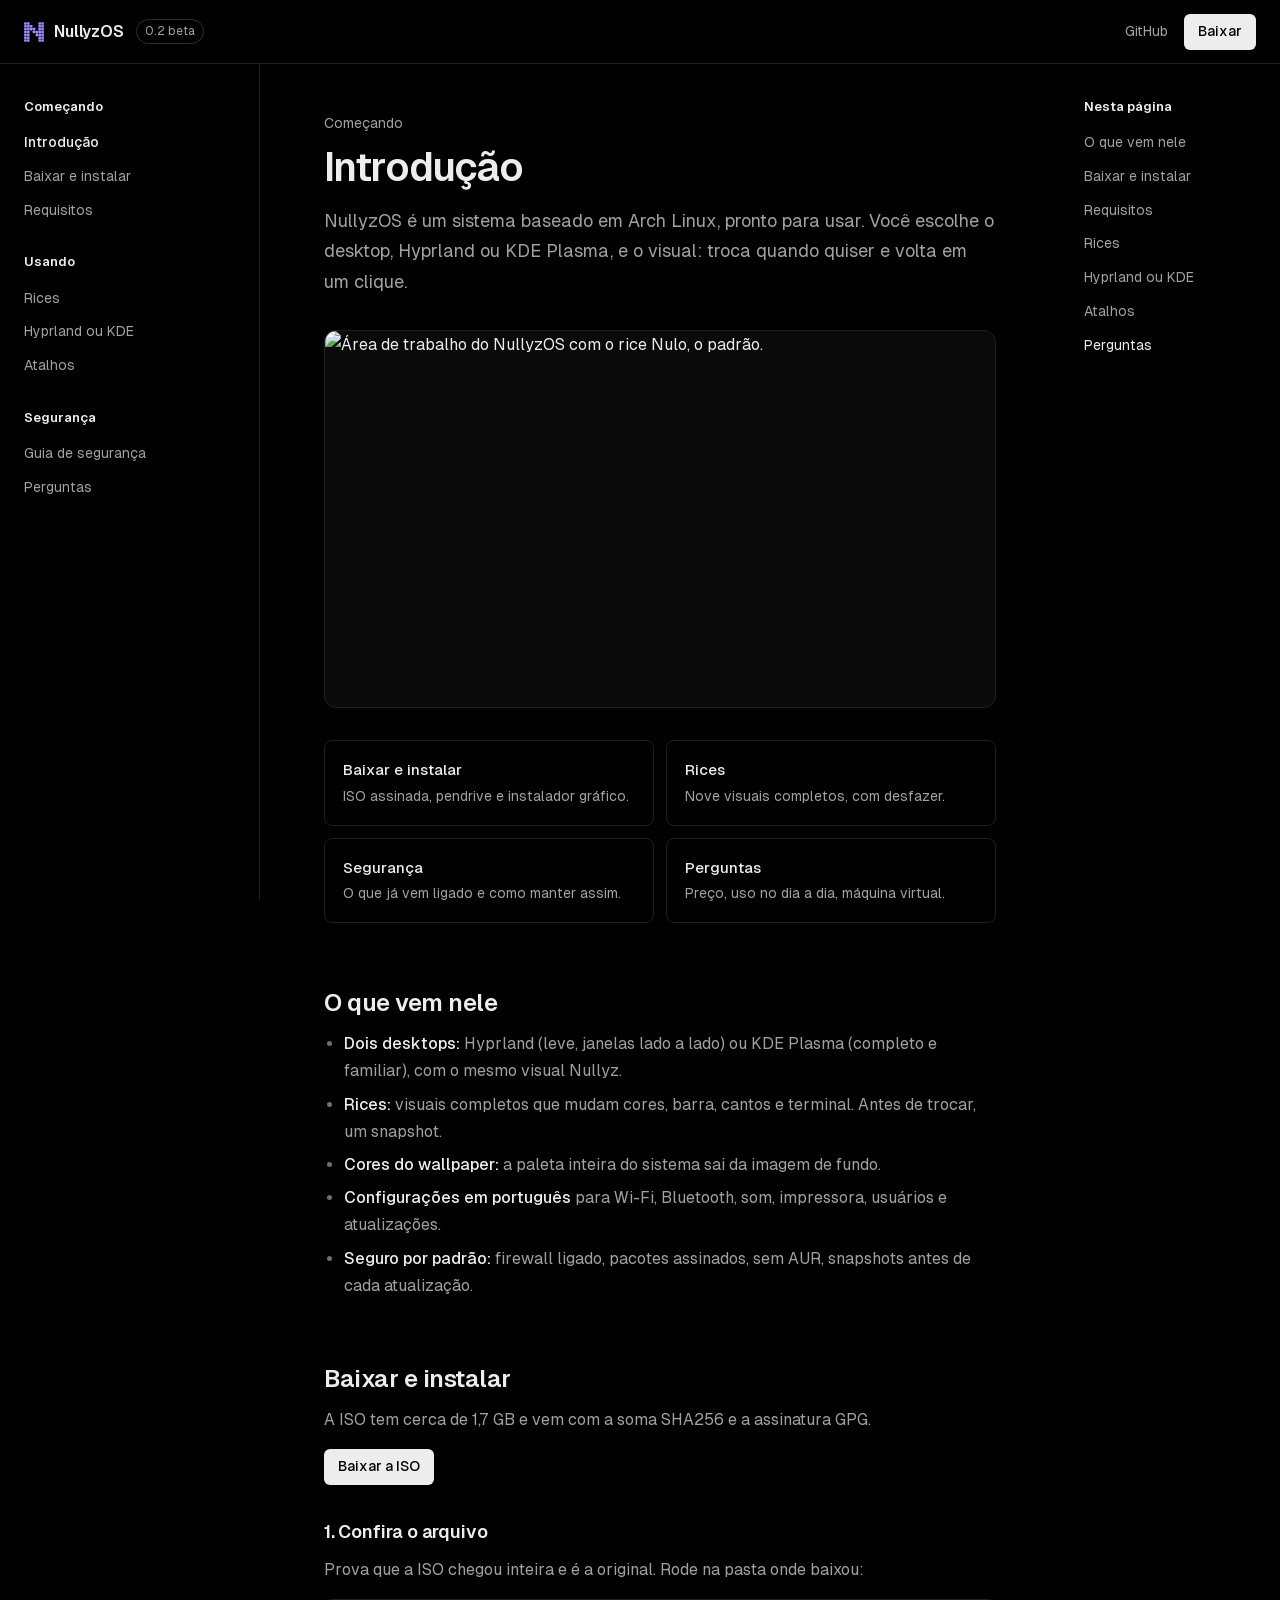
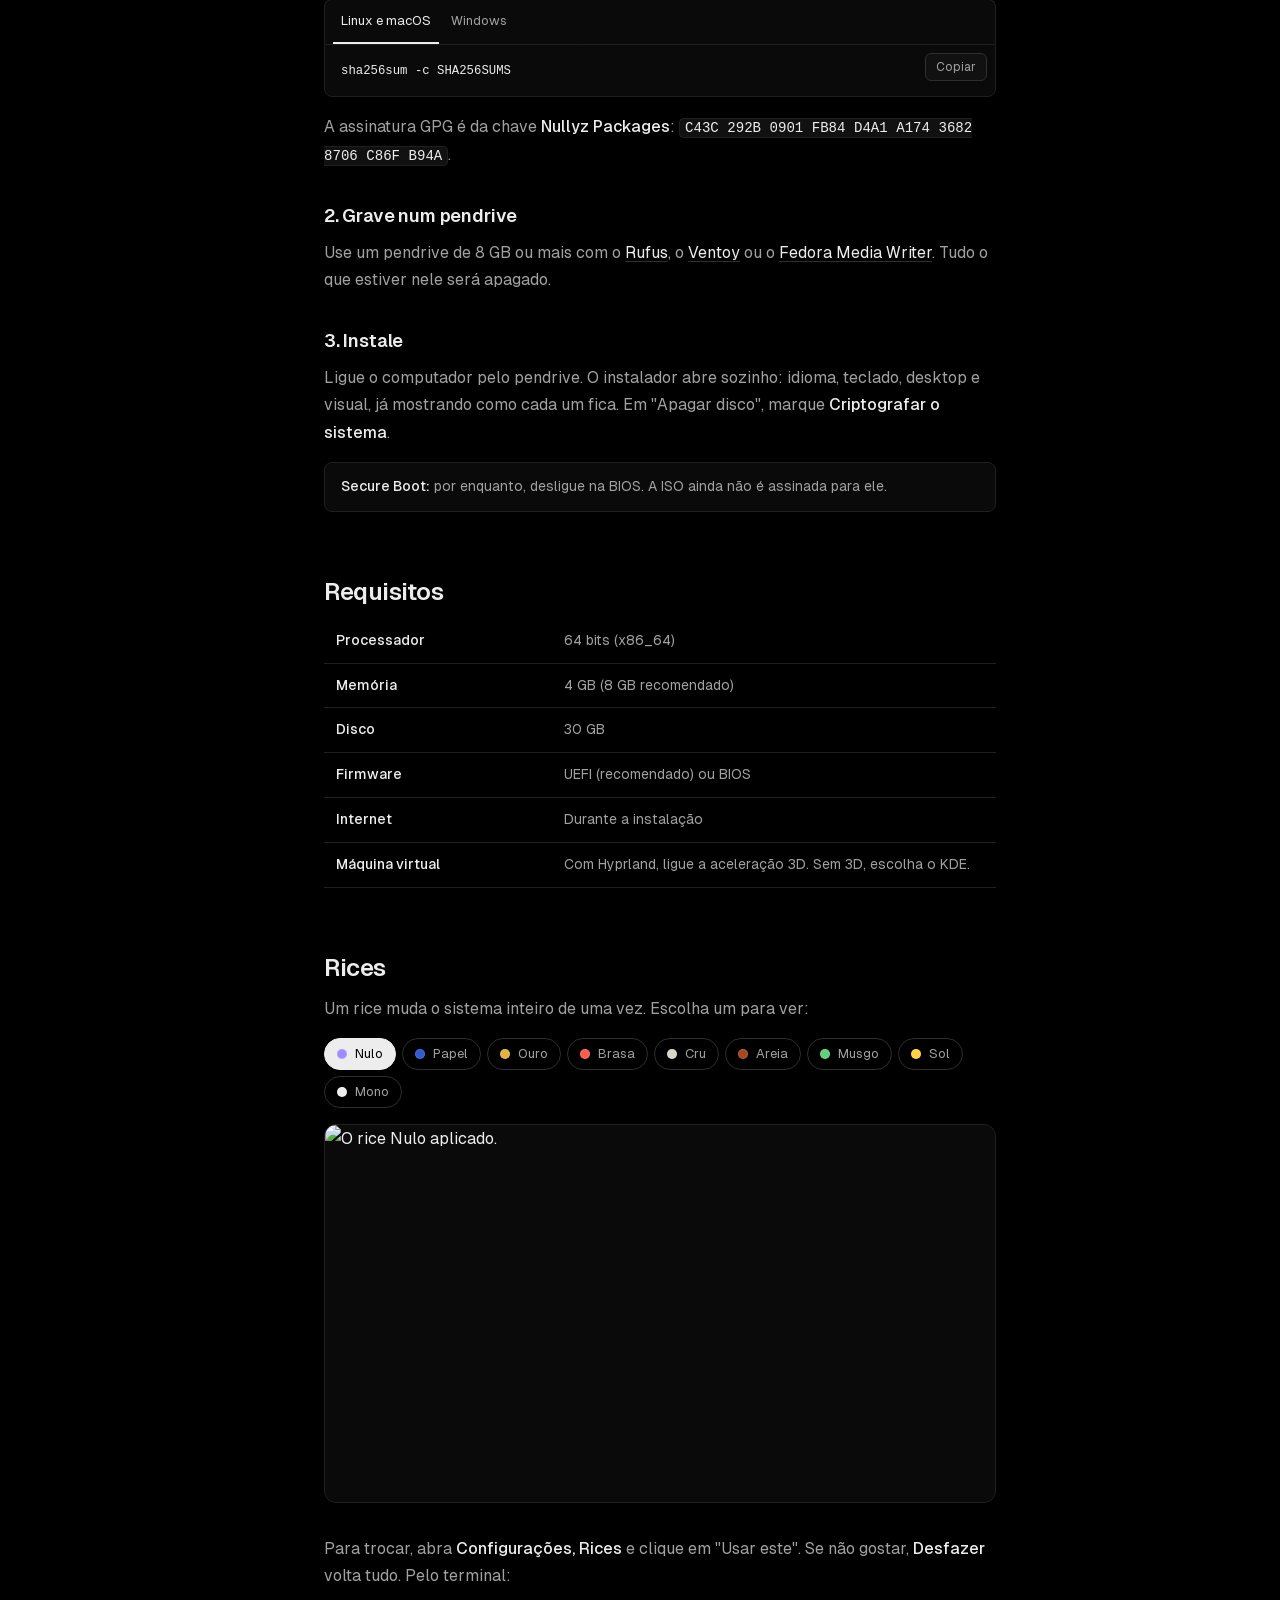
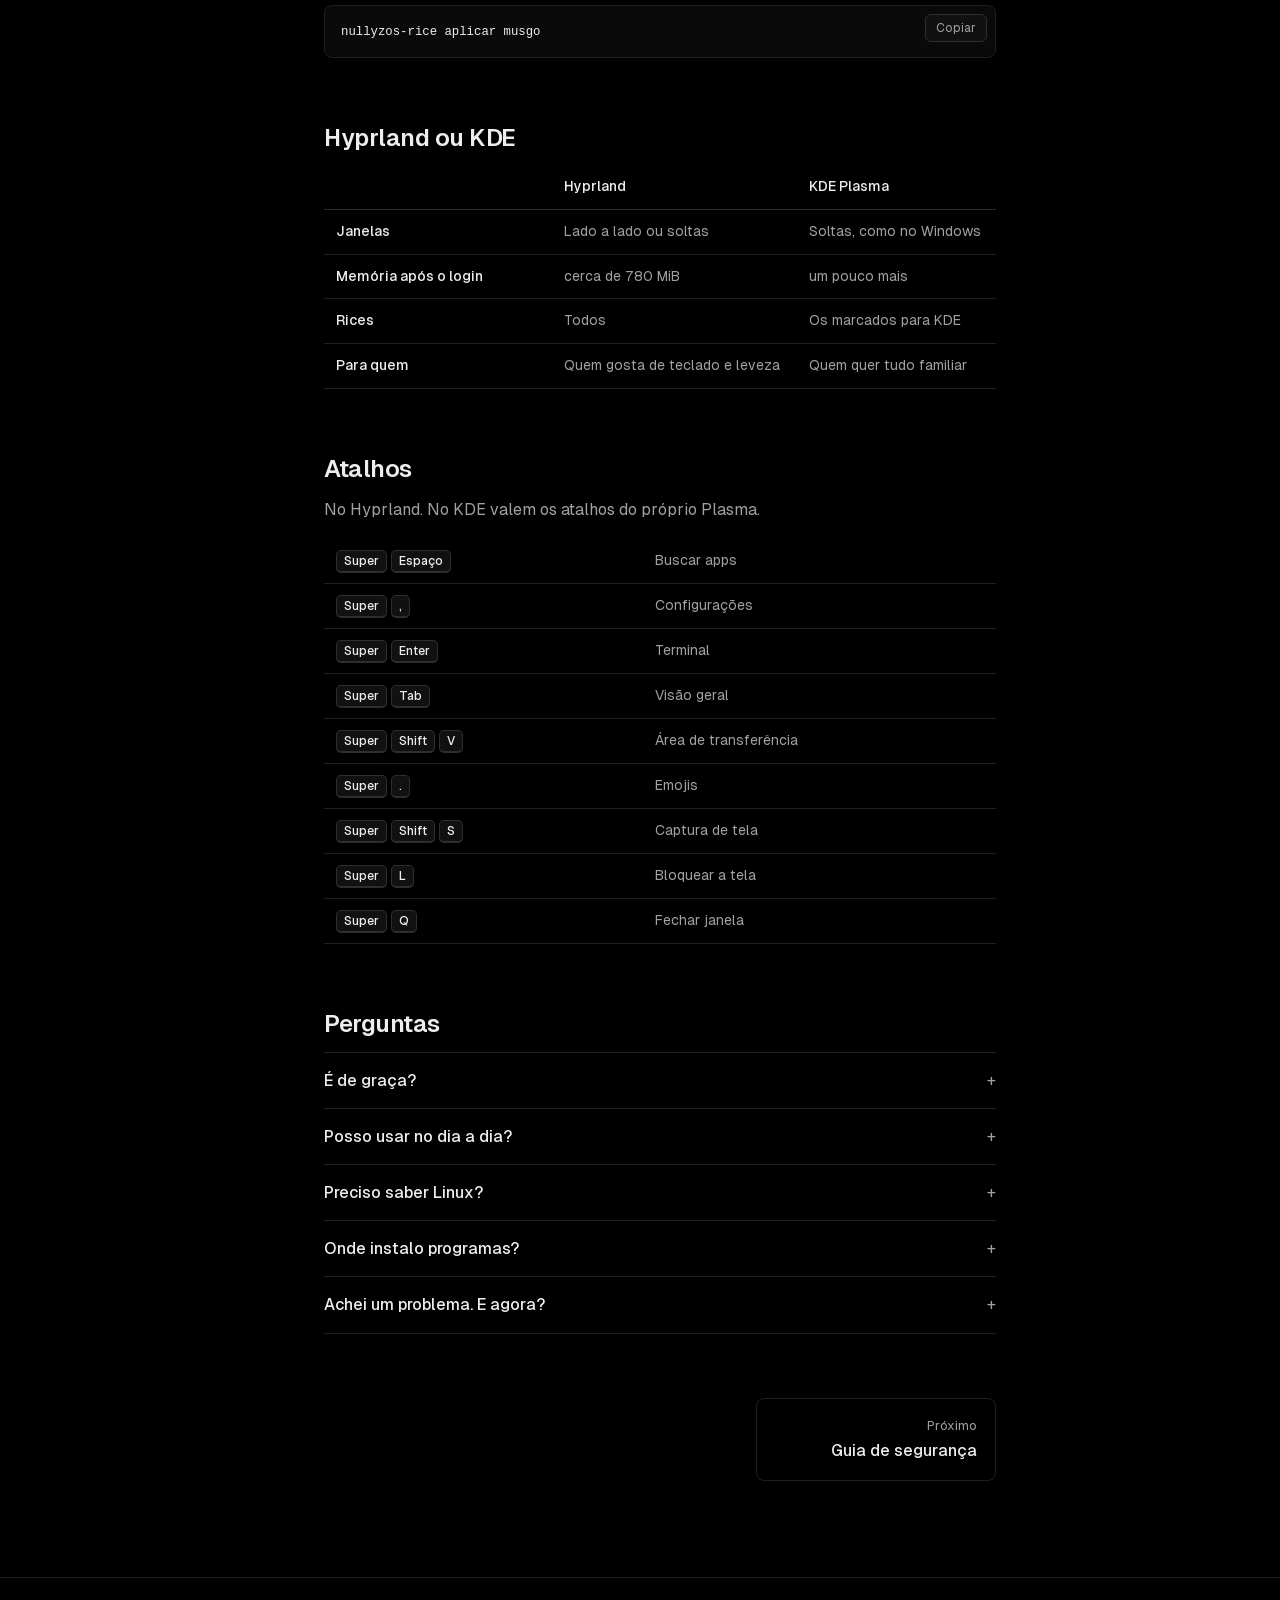
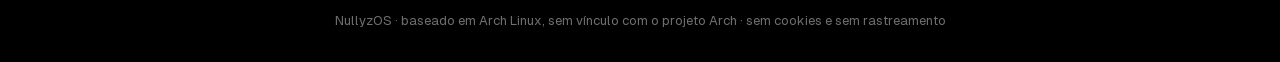
==== commit d6ffaa2d: "feat(site): site no formato de documentação, com guia de segurança Visual minimalista em preto, como" ====
--- a/site/index.html
+++ b/site/index.html
@@ -3,178 +3,177 @@
 <head>
 <meta charset="utf-8">
 <meta name="viewport" content="width=device-width, initial-scale=1">
-<title>NullyzOS · Arch Linux pronto para usar</title>
-<meta name="description" content="NullyzOS: sistema baseado em Arch Linux com Hyprland ou KDE, visual de vidro, rices que se trocam com segurança e cores tiradas do seu wallpaper. Grátis, em português.">
+<title>NullyzOS · Introdução</title>
+<meta name="description" content="NullyzOS é um sistema baseado em Arch Linux, com Hyprland ou KDE, rices que se trocam com segurança e cores tiradas do wallpaper. Grátis e em português.">
 <meta name="referrer" content="strict-origin-when-cross-origin">
-<meta name="color-scheme" content="dark light">
+<meta name="color-scheme" content="dark">
 <meta property="og:title" content="NullyzOS">
-<meta property="og:description" content="Arch Linux pronto para usar, com o visual que você escolhe.">
-<meta property="og:image" content="img/og.png">
+<meta property="og:description" content="Arch Linux escuro, leve e seguro, pronto para usar.">
 <link rel="icon" href="img/nullyz.svg" type="image/svg+xml">
 <link rel="preload" href="fonts/Geist-Variable.woff2" as="font" type="font/woff2" crossorigin>
 <link rel="stylesheet" href="css/site.css">
 <script src="js/site.js" defer></script>
 </head>
-<body data-rice="nulo">
+<body>
 <a class="pular" href="#conteudo">Pular para o conteúdo</a>
 
-<header class="topo">
-  <a class="marca" href="#inicio" aria-label="NullyzOS, início"><img src="img/nullyz.svg" alt="" width="28" height="28"> NullyzOS</a>
-  <nav aria-label="Seções">
-    <a href="#rices">Rices</a>
-    <a href="#desktops">Desktops</a>
-    <a href="#seguranca">Segurança</a>
-    <a href="#perguntas">Perguntas</a>
-    <a class="acao" href="#baixar">Baixar</a>
-  </nav>
+<header class="barra">
+  <a class="marca" href="index.html"><img src="img/nullyz.svg" alt="" width="20" height="20"><span>NullyzOS</span></a>
+  <span class="versao">0.2 beta</span>
+  <div class="barra-dir">
+    <a class="barra-link" href="https://github.com/Ruthraas/NullyzOS" rel="noopener noreferrer">GitHub</a>
+    <a class="botao" href="#baixar">Baixar</a>
+    <button class="menu" type="button" aria-expanded="false" aria-controls="lateral">Menu</button>
+  </div>
 </header>
 
-<main id="conteudo">
-<!-- Metade fixa: a tela do sistema, que muda com a seção e com o rice escolhido -->
-<div class="palco-e-leitura">
-  <figure class="palco" aria-live="polite">
-    <img class="tela ativa" id="tela" src="img/tela-nulo.webp" width="1920" height="1080"
-         alt="Área de trabalho do NullyzOS com o rice Nulo: barra de menus em cima, terminal e Configurações abertos, dock embaixo.">
-    <figcaption id="legenda">Hyprland com o rice Nulo, o padrão.</figcaption>
-  </figure>
+<div class="docs">
+  <nav class="lateral" id="lateral" aria-label="Documentação">
+    <p class="grupo">Começando</p>
+    <a href="index.html" aria-current="page">Introdução</a>
+    <a href="index.html#baixar">Baixar e instalar</a>
+    <a href="index.html#requisitos">Requisitos</a>
+    <p class="grupo">Usando</p>
+    <a href="index.html#rices">Rices</a>
+    <a href="index.html#desktops">Hyprland ou KDE</a>
+    <a href="index.html#atalhos">Atalhos</a>
+    <p class="grupo">Segurança</p>
+    <a href="seguranca.html">Guia de segurança</a>
+    <a href="index.html#perguntas">Perguntas</a>
+  </nav>
 
-  <div class="leitura">
-    <section class="inicio" id="inicio" data-tela="nulo">
-      <h1 class="nome"><span>nullyz</span><span class="os">os</span></h1>
-      <p class="frase">Arch Linux pronto para usar, com o visual que você escolhe. Grátis e em português.</p>
-      <div class="acoes">
-        <a class="botao" href="#baixar">Baixar o NullyzOS</a>
-        <a class="link" href="#rices">Ver os rices</a>
+  <main class="conteudo" id="conteudo">
+    <p class="trilha">Começando</p>
+    <h1>Introdução</h1>
+    <p class="lead">NullyzOS é um sistema baseado em Arch Linux, pronto para usar. Você escolhe o desktop, Hyprland ou KDE Plasma, e o visual: troca quando quiser e volta em um clique.</p>
+
+    <figure class="tela">
+      <img src="img/tela-nulo.webp" width="1920" height="1080" alt="Área de trabalho do NullyzOS com o rice Nulo, o padrão.">
+    </figure>
+
+    <div class="cartoes">
+      <a class="cartao" href="#baixar"><strong>Baixar e instalar</strong><span>ISO assinada, pendrive e instalador gráfico.</span></a>
+      <a class="cartao" href="#rices"><strong>Rices</strong><span>Nove visuais completos, com desfazer.</span></a>
+      <a class="cartao" href="seguranca.html"><strong>Segurança</strong><span>O que já vem ligado e como manter assim.</span></a>
+      <a class="cartao" href="#perguntas"><strong>Perguntas</strong><span>Preço, uso no dia a dia, máquina virtual.</span></a>
+    </div>
+
+    <h2 id="o-que-e">O que vem nele</h2>
+    <ul>
+      <li><strong>Dois desktops:</strong> Hyprland (leve, janelas lado a lado) ou KDE Plasma (completo e familiar), com o mesmo visual Nullyz.</li>
+      <li><strong>Rices:</strong> visuais completos que mudam cores, barra, cantos e terminal. Antes de trocar, um snapshot.</li>
+      <li><strong>Cores do wallpaper:</strong> a paleta inteira do sistema sai da imagem de fundo.</li>
+      <li><strong>Configurações em português</strong> para Wi-Fi, Bluetooth, som, impressora, usuários e atualizações.</li>
+      <li><strong>Seguro por padrão:</strong> firewall ligado, pacotes assinados, sem AUR, snapshots antes de cada atualização.</li>
+    </ul>
+
+    <h2 id="baixar">Baixar e instalar</h2>
+    <p>A ISO tem cerca de 1,7 GB e vem com a soma SHA256 e a assinatura GPG.</p>
+    <p><a class="botao" href="https://github.com/Ruthraas/NullyzOS/releases/latest" rel="noopener noreferrer">Baixar a ISO</a></p>
+
+    <h3 id="conferir">1. Confira o arquivo</h3>
+    <p>Prova que a ISO chegou inteira e é a original. Rode na pasta onde baixou:</p>
+    <div class="abas">
+      <div class="abas-botoes" role="tablist" aria-label="Sistema">
+        <button role="tab" aria-selected="true" aria-controls="c-linux" id="t-linux">Linux e macOS</button>
+        <button role="tab" aria-selected="false" aria-controls="c-win" id="t-win" tabindex="-1">Windows</button>
       </div>
-      <p class="nota">Versão 0.2 beta · Hyprland ou KDE Plasma · 64 bits</p>
-    </section>
+      <div class="codigo" role="tabpanel" id="c-linux" aria-labelledby="t-linux"><pre><code>sha256sum -c SHA256SUMS</code></pre><button class="copiar" type="button">Copiar</button></div>
+      <div class="codigo" role="tabpanel" id="c-win" aria-labelledby="t-win" hidden><pre><code>Get-FileHash .\nullyzos-*.iso -Algorithm SHA256</code></pre><button class="copiar" type="button">Copiar</button></div>
+    </div>
+    <p>A assinatura GPG é da chave <strong>Nullyz Packages</strong>: <code>C43C 292B 0901 FB84 D4A1 A174 3682 8706 C86F B94A</code>.</p>
 
-    <section class="rices" id="rices" aria-labelledby="t-rices">
-      <h2 id="t-rices">Nove visuais, um clique</h2>
-      <p class="grande">Um rice muda o sistema inteiro: cores, barra, cantos e terminal. Escolha um aqui e veja a tela e esta página mudarem com ele.</p>
-      <div class="seletor" role="radiogroup" aria-label="Escolha um rice" data-ui>
-        <button role="radio" aria-checked="true" data-rice="nulo" data-legenda="O padrão: escuro, vidro, violeta e cantos arredondados.">Nulo</button>
-        <button role="radio" aria-checked="false" data-rice="papel" data-legenda="Claro como papel: fundo creme, azul tinta, barra flutuante.">Papel</button>
-        <button role="radio" aria-checked="false" data-rice="ouro" data-legenda="Preto quente e dourado, com a barra em ilhas.">Ouro</button>
-        <button role="radio" aria-checked="false" data-rice="brasa" data-legenda="Quase preto com vermelho brasa e barra flutuante.">Brasa</button>
-        <button role="radio" aria-checked="false" data-rice="cru" data-legenda="Preto no branco, sem enfeite: claro, reto e direto.">Cru</button>
-        <button role="radio" aria-checked="false" data-rice="areia" data-legenda="Tons de areia e terracota, claro e quente.">Areia</button>
-        <button role="radio" aria-checked="false" data-rice="musgo" data-legenda="Verde musgo no escuro, com a barra em ilhas.">Musgo</button>
-        <button role="radio" aria-checked="false" data-rice="sol" data-legenda="Grafite com amarelo sol e contraste alto.">Sol</button>
-        <button role="radio" aria-checked="false" data-rice="mono" data-legenda="Para quem vive no teclado: compacto, reto, sem animação. O mais leve.">Mono</button>
-      </div>
-      <p id="rice-desc" class="desc-rice">O padrão: escuro, vidro, violeta e cantos arredondados.</p>
-      <p>Antes de trocar, o sistema guarda um snapshot. Não gostou? <strong>Desfazer</strong> volta tudo como estava. Os rices da comunidade entram como receitas revisadas, com o nome e a licença de quem fez.</p>
-    </section>
+    <h3 id="gravar">2. Grave num pendrive</h3>
+    <p>Use um pendrive de 8 GB ou mais com o <a href="https://rufus.ie" rel="noopener noreferrer">Rufus</a>, o <a href="https://www.ventoy.net" rel="noopener noreferrer">Ventoy</a> ou o <a href="https://github.com/FedoraQt/MediaWriter" rel="noopener noreferrer">Fedora Media Writer</a>. Tudo o que estiver nele será apagado.</p>
 
-    <section class="wallpaper" id="wallpaper" data-tela="wallpaper" aria-labelledby="t-wall">
-      <h2 id="t-wall">As cores saem do seu fundo</h2>
-      <p class="grande">Ligue “Cores do wallpaper: Tudo” e o NullyzOS monta a paleta inteira a partir da imagem: barra, dock, janelas, terminal e apps.</p>
-      <p>Trocou o fundo, as cores acompanham. Funciona no Hyprland e no KDE. Também dá para pegar só a cor de destaque, ou deixar o fundo fora disso.</p>
-      <figure class="par" data-ui>
-        <img src="img/wall-azul.webp" width="960" height="540" loading="lazy" alt="Mesmo sistema com um fundo azul: barra, borda das janelas e destaque em azul.">
-        <img src="img/wall-vermelho.webp" width="960" height="540" loading="lazy" alt="Mesmo sistema com um fundo vermelho: Configurações e destaque em vermelho coral.">
-        <figcaption>O mesmo NullyzOS com dois fundos diferentes.</figcaption>
-      </figure>
-    </section>
+    <h3 id="instalar">3. Instale</h3>
+    <p>Ligue o computador pelo pendrive. O instalador abre sozinho: idioma, teclado, desktop e visual, já mostrando como cada um fica. Em "Apagar disco", marque <strong>Criptografar o sistema</strong>.</p>
+    <div class="nota"><strong>Secure Boot:</strong> por enquanto, desligue na BIOS. A ISO ainda não é assinada para ele.</div>
 
-    <section class="instalar" id="instalar" data-tela="instalador" aria-labelledby="t-inst">
-      <h2 id="t-inst">Instalar é guiado, do início ao fim</h2>
-      <p><strong>Para começar,</strong> baixe a ISO e confira a soma SHA256 (o passo a passo está logo abaixo, em Baixar). Grave num pendrive de 8 GB com o Rufus, o Ventoy ou o Fedora Media Writer.</p>
-      <p><strong>Ao ligar pelo pendrive,</strong> o instalador abre sozinho. Você escolhe o idioma, o teclado, o desktop (Hyprland ou KDE) e o visual, já vendo como cada um fica.</p>
-      <p><strong>No disco,</strong> “Apagar disco” faz tudo. Marque “Criptografar” e seus arquivos ficam protegidos se o computador for perdido ou roubado.</p>
-      <p><strong>No primeiro login,</strong> o rice escolhido já está aplicado, com o firewall ligado, os snapshots configurados e o navegador instalado.</p>
-    </section>
-  </div>
+    <h2 id="requisitos">Requisitos</h2>
+    <table>
+      <tbody>
+        <tr><th scope="row">Processador</th><td>64 bits (x86_64)</td></tr>
+        <tr><th scope="row">Memória</th><td>4 GB (8 GB recomendado)</td></tr>
+        <tr><th scope="row">Disco</th><td>30 GB</td></tr>
+        <tr><th scope="row">Firmware</th><td>UEFI (recomendado) ou BIOS</td></tr>
+        <tr><th scope="row">Internet</th><td>Durante a instalação</td></tr>
+        <tr><th scope="row">Máquina virtual</th><td>Com Hyprland, ligue a aceleração 3D. Sem 3D, escolha o KDE.</td></tr>
+      </tbody>
+    </table>
+
+    <h2 id="rices">Rices</h2>
+    <p>Um rice muda o sistema inteiro de uma vez. Escolha um para ver:</p>
+    <div class="rices" role="radiogroup" aria-label="Rices">
+      <button role="radio" aria-checked="true" data-rice="nulo"><i class="cor nulo"></i>Nulo</button>
+      <button role="radio" aria-checked="false" data-rice="papel"><i class="cor papel"></i>Papel</button>
+      <button role="radio" aria-checked="false" data-rice="ouro"><i class="cor ouro"></i>Ouro</button>
+      <button role="radio" aria-checked="false" data-rice="brasa"><i class="cor brasa"></i>Brasa</button>
+      <button role="radio" aria-checked="false" data-rice="cru"><i class="cor cru"></i>Cru</button>
+      <button role="radio" aria-checked="false" data-rice="areia"><i class="cor areia"></i>Areia</button>
+      <button role="radio" aria-checked="false" data-rice="musgo"><i class="cor musgo"></i>Musgo</button>
+      <button role="radio" aria-checked="false" data-rice="sol"><i class="cor sol"></i>Sol</button>
+      <button role="radio" aria-checked="false" data-rice="mono"><i class="cor mono"></i>Mono</button>
+    </div>
+    <figure class="tela">
+      <img id="tela-rice" src="img/tela-nulo.webp" width="1920" height="1080" loading="lazy" alt="O rice Nulo aplicado.">
+    </figure>
+    <p>Para trocar, abra <strong>Configurações, Rices</strong> e clique em "Usar este". Se não gostar, <strong>Desfazer</strong> volta tudo. Pelo terminal:</p>
+    <div class="codigo"><pre><code>nullyzos-rice aplicar musgo</code></pre><button class="copiar" type="button">Copiar</button></div>
+
+    <h2 id="desktops">Hyprland ou KDE</h2>
+    <table>
+      <thead><tr><th scope="col"></th><th scope="col">Hyprland</th><th scope="col">KDE Plasma</th></tr></thead>
+      <tbody>
+        <tr><th scope="row">Janelas</th><td>Lado a lado ou soltas</td><td>Soltas, como no Windows</td></tr>
+        <tr><th scope="row">Memória após o login</th><td>cerca de 780 MiB</td><td>um pouco mais</td></tr>
+        <tr><th scope="row">Rices</th><td>Todos</td><td>Os marcados para KDE</td></tr>
+        <tr><th scope="row">Para quem</th><td>Quem gosta de teclado e leveza</td><td>Quem quer tudo familiar</td></tr>
+      </tbody>
+    </table>
+
+    <h2 id="atalhos">Atalhos</h2>
+    <p>No Hyprland. No KDE valem os atalhos do próprio Plasma.</p>
+    <table>
+      <tbody>
+        <tr><td><kbd>Super</kbd> <kbd>Espaço</kbd></td><td>Buscar apps</td></tr>
+        <tr><td><kbd>Super</kbd> <kbd>,</kbd></td><td>Configurações</td></tr>
+        <tr><td><kbd>Super</kbd> <kbd>Enter</kbd></td><td>Terminal</td></tr>
+        <tr><td><kbd>Super</kbd> <kbd>Tab</kbd></td><td>Visão geral</td></tr>
+        <tr><td><kbd>Super</kbd> <kbd>Shift</kbd> <kbd>V</kbd></td><td>Área de transferência</td></tr>
+        <tr><td><kbd>Super</kbd> <kbd>.</kbd></td><td>Emojis</td></tr>
+        <tr><td><kbd>Super</kbd> <kbd>Shift</kbd> <kbd>S</kbd></td><td>Captura de tela</td></tr>
+        <tr><td><kbd>Super</kbd> <kbd>L</kbd></td><td>Bloquear a tela</td></tr>
+        <tr><td><kbd>Super</kbd> <kbd>Q</kbd></td><td>Fechar janela</td></tr>
+      </tbody>
+    </table>
+
+    <h2 id="perguntas">Perguntas</h2>
+    <details><summary>É de graça?</summary><p>Sim. O código é aberto (GPL-3.0) e está no GitHub.</p></details>
+    <details><summary>Posso usar no dia a dia?</summary><p>É uma versão beta. Funciona, mas teste antes num computador sem nada importante, ou com backup.</p></details>
+    <details><summary>Preciso saber Linux?</summary><p>Não. O que se usa no dia a dia tem tela própria nas Configurações, em português.</p></details>
+    <details><summary>Onde instalo programas?</summary><p>Na loja de apps (Flathub) ou pelo pacman, dos repositórios oficiais do Arch. O NullyzOS não usa o AUR.</p></details>
+    <details><summary>Achei um problema. E agora?</summary><p>Abra uma <a href="https://github.com/Ruthraas/NullyzOS/issues" rel="noopener noreferrer">issue no GitHub</a> com o modelo do computador e o que aconteceu. Falha de segurança vai pelo <a href="https://github.com/Ruthraas/NullyzOS/security/advisories/new" rel="noopener noreferrer">aviso privado</a>.</p></details>
+
+    <nav class="proximo" aria-label="Próxima página">
+      <a href="seguranca.html"><span>Próximo</span><strong>Guia de segurança</strong></a>
+    </nav>
+  </main>
+
+  <aside class="indice" aria-label="Nesta página">
+    <p class="grupo">Nesta página</p>
+    <a href="#o-que-e">O que vem nele</a>
+    <a href="#baixar">Baixar e instalar</a>
+    <a href="#requisitos">Requisitos</a>
+    <a href="#rices">Rices</a>
+    <a href="#desktops">Hyprland ou KDE</a>
+    <a href="#atalhos">Atalhos</a>
+    <a href="#perguntas">Perguntas</a>
+  </aside>
 </div>
 
-<section class="desktops" id="desktops" aria-labelledby="t-desk">
-  <div class="campo escuro">
-    <p class="papel">Janelas lado a lado ou soltas, tudo pelo teclado se você quiser. O mais leve, com a maior parte dos rices.</p>
-    <img src="img/hyprland.webp" width="1920" height="1080" loading="lazy" alt="NullyzOS com Hyprland: duas janelas lado a lado sob a barra de menus.">
-    <h2 id="t-desk"><span>Hyprland</span></h2>
-  </div>
-  <div class="campo claro">
-    <p class="papel">Completo e familiar: menu global, apps do KDE, as Configurações do NullyzOS no lugar das do KDE.</p>
-    <img src="img/kde.webp" width="1920" height="1080" loading="lazy" alt="NullyzOS com KDE Plasma: barra em cima com o nome do app em foco e dock flutuante.">
-    <p class="meia"><span>ou KDE Plasma</span></p>
-  </div>
-</section>
-
-<section class="seguranca" id="seguranca" aria-labelledby="t-seg">
-  <div class="figuras">
-    <h2 id="t-seg">Seguro sem você configurar nada</h2>
-    <dl>
-      <div><dt>0</dt><dd>scripts baixados da internet e nada do AUR. Tudo vem dos repositórios oficiais do Arch ou do nosso, assinado.</dd></div>
-      <div><dt>1</dt><dd>clique para voltar: snapshot antes de cada atualização e de cada troca de rice, também no menu do boot.</dd></div>
-      <div><dt>ON</dt><dd>firewall ligado desde o primeiro boot, bloqueando conexões de fora.</dd></div>
-      <div><dt>8+</dt><dd>caracteres na senha, conta root bloqueada e kernel e rede endurecidos.</dd></div>
-      <div><dt>Wi-Fi</dt><dd>sem rastrear o aparelho: endereço aleatório ao procurar redes e um diferente em cada rede.</dd></div>
-    </dl>
-  </div>
-  <figure class="quadro">
-    <img src="img/atualizacoes.webp" width="1280" height="800" loading="lazy" alt="Configurações do NullyzOS, página Atualizações, com a lista de snapshots para voltar.">
-    <figcaption>Atualizações e snapshots nas Configurações.</figcaption>
-  </figure>
-</section>
-
-<section class="leve" aria-labelledby="t-leve">
-  <h2 id="t-leve">Leve de verdade</h2>
-  <p class="numero"><span>780</span> MiB</p>
-  <p>de memória em uso com o Hyprland, o desktop Nullyz e um terminal aberto, medido logo depois do login numa máquina virtual com 4 GB.</p>
-</section>
-
-<section class="feito" aria-labelledby="t-feito">
-  <h2 id="t-feito">Feito sobre</h2>
-  <ul>
-    <li>Arch Linux</li>
-    <li>Hyprland</li>
-    <li>KDE Plasma</li>
-    <li>Quickshell</li>
-    <li>Calamares</li>
-    <li>Snapper</li>
-  </ul>
-</section>
-
-<section class="perguntas" id="perguntas" aria-labelledby="t-perg">
-  <h2 id="t-perg">Perguntas</h2>
-  <div class="texto">
-    <p><strong>É de graça?</strong> Sim, e o código é aberto (GPL-3.0), no GitHub.</p>
-    <p><strong>Posso usar no dia a dia?</strong> É uma versão beta. Funciona, mas teste antes num PC sem nada importante ou tenha backup.</p>
-    <p><strong>Hyprland ou KDE?</strong> O Hyprland é mais leve e tem mais rices; o KDE é mais familiar para quem vem do Windows. Dá para escolher na instalação.</p>
-    <p><strong>Preciso saber Linux?</strong> Não. Configurações, atualizações, Wi-Fi e Bluetooth ficam em telas próprias, em português.</p>
-    <p><strong>O que é um rice?</strong> Um visual completo do sistema: cores, barra, cantos, terminal. Troca em um clique e volta se não gostar.</p>
-    <p><strong>Funciona em máquina virtual?</strong> Sim. Com o Hyprland, ligue a aceleração 3D da VM; sem 3D, escolha o KDE.</p>
-    <p><strong>E o Secure Boot?</strong> Por enquanto, desligue na BIOS. A ISO ainda não é assinada para ele.</p>
-    <p><strong>Como sei que a ISO é original?</strong> Confira a soma SHA256 e a assinatura GPG da chave Nullyz Packages. O passo a passo está em Baixar.</p>
-    <p><strong>Onde instalo programas?</strong> Na loja de apps (Flathub) ou pelo pacman, dos repositórios oficiais do Arch.</p>
-    <p><strong>Achei um problema.</strong> Abra uma issue no GitHub com o modelo do PC e o que aconteceu.</p>
-  </div>
-</section>
-
-<section class="baixar" id="baixar" aria-labelledby="t-baixar">
-  <div class="fecho">
-    <h2 id="t-baixar">Baixe e experimente</h2>
-    <p>A ISO tem cerca de 1,8 GB. Confira a soma antes de gravar no pendrive: assim você sabe que ela chegou inteira e é a original.</p>
-  </div>
-  <div class="janela" data-ui aria-label="Download do NullyzOS">
-    <p class="janela-titulo">NullyzOS 0.2 beta</p>
-    <div class="escolha" role="radiogroup" aria-label="Seu sistema, para o comando de conferência">
-      <button role="radio" aria-checked="true" data-so="linux">Linux ou macOS</button>
-      <button role="radio" aria-checked="false" data-so="windows">Windows</button>
-    </div>
-    <pre><code id="cmd">sha256sum -c SHA256SUMS</code></pre>
-    <p class="digital">Chave GPG Nullyz Packages<br><code>C43C 292B 0901 FB84 D4A1  A174 3682 8706 C86F B94A</code></p>
-    <a class="botao cheio" href="https://github.com/Ruthraas/NullyzOS/releases/latest" rel="noopener noreferrer">Baixar a ISO no GitHub</a>
-    <a class="link" href="https://github.com/Ruthraas/NullyzOS/blob/main/docs/BAIXAR.md" rel="noopener noreferrer">Requisitos e passo a passo</a>
-  </div>
-</section>
-</main>
-
 <footer class="rodape">
-  <p>NullyzOS, baseado em Arch Linux</p>
-  <p class="links"><a href="https://github.com/Ruthraas/NullyzOS" rel="noopener noreferrer">GitHub</a> <a href="https://github.com/Ruthraas/NullyzOS/issues" rel="noopener noreferrer">Problemas</a> <a href="https://github.com/Ruthraas/NullyzOS/blob/main/CREDITS.md" rel="noopener noreferrer">Créditos</a></p>
-  <p>2026 · Sem cookies e sem rastreamento · Geist (SIL OFL)</p>
+  <p>NullyzOS · baseado em Arch Linux, sem vínculo com o projeto Arch · sem cookies e sem rastreamento</p>
 </footer>
 </body>
 </html>
--- a/site/css/site.css
+++ b/site/css/site.css
@@ -1,5 +1,4 @@
-/* NullyzOS — site. Cores e fonte do branding (branding/tokens.json): cada rice do sistema é
-   também uma paleta desta página (body[data-rice]). Sem nada de fora: fonte local, sem CDN. */
+/* NullyzOS — site em formato de documentação: preto, linhas finas, Geist, nada carregado de fora. */
 
 @font-face {
   font-family: "Geist";
@@ -9,272 +8,178 @@
 }
 
 :root {
-  --fundo: #0e0e11;
-  --campo: #16161a;
-  --campo-alto: #202026;
-  --tinta: #ededf2;
-  --suave: #a3a3b3;
+  --fundo: #000;
+  --painel: #0a0a0a;
+  --painel-alto: #111;
+  --linha: #1f1f1f;
+  --linha-forte: #2e2e2e;
+  --tinta: #ededed;
+  --suave: #a1a1a1;
+  --fraco: #6f6f6f;
   --destaque: #9d8cff;
-  --sobre-destaque: #100c24;
-  --claro-fundo: #f4f2ee;
-  --claro-tinta: #15151c;
-  --claro-suave: #5a5a6a;
-
-  --margem: clamp(16px, 2.4vw, 32px);
-  --raio: 12px;
-  --passo: clamp(120px, 14vw, 200px);
-
-  --t-texto: 17px;
-  --t-frase: clamp(20px, 1.7vw, 24px);
-  --t-titulo: clamp(30px, 2.8vw, 42px);
-  --t-grande: clamp(56px, 7vw, 112px);
-  --t-nome: clamp(88px, 11.5vw, 200px);
-
-  --sair: cubic-bezier(.16, 1, .3, 1);
+  --raio: 8px;
+  --barra: 64px;
   color-scheme: dark;
 }
 
-/* Paletas dos rices (as mesmas do sistema) */
-body[data-rice="papel"] { --fundo:#f4f2ee; --campo:#fbfaf8; --campo-alto:#ebe8e2; --tinta:#17171a; --suave:#55524c; --destaque:#2f5bd3; --sobre-destaque:#fff; color-scheme: light; }
-body[data-rice="ouro"]  { --fundo:#0a0908; --campo:#13110e; --campo-alto:#1d1a15; --tinta:#f1ece2; --suave:#ada594; --destaque:#e3b341; --sobre-destaque:#1a1406; }
-body[data-rice="brasa"] { --fundo:#0f0b0b; --campo:#181111; --campo-alto:#231919; --tinta:#f3e9e7; --suave:#b3a09c; --destaque:#ff5a4e; --sobre-destaque:#1f0503; }
-body[data-rice="cru"]   { --fundo:#efece4; --campo:#f7f5ef; --campo-alto:#e4e0d5; --tinta:#141414; --suave:#4f4c44; --destaque:#1a1a1a; --sobre-destaque:#f7f5ef; color-scheme: light; }
-body[data-rice="areia"] { --fundo:#ece3d3; --campo:#f5eee2; --campo-alto:#e2d6c2; --tinta:#231a10; --suave:#5c4c38; --destaque:#a8461f; --sobre-destaque:#fff7ef; color-scheme: light; }
-body[data-rice="musgo"] { --fundo:#0b0d0b; --campo:#121612; --campo-alto:#1b211b; --tinta:#e8efe8; --suave:#9fae9f; --destaque:#5fd17a; --sobre-destaque:#06170b; }
-body[data-rice="sol"]   { --fundo:#111111; --campo:#1a1a19; --campo-alto:#252523; --tinta:#f2f2ee; --suave:#ababa4; --destaque:#ffd23f; --sobre-destaque:#1c1600; }
-body[data-rice="mono"]  { --fundo:#0e0e11; --campo:#16161a; --campo-alto:#202026; --tinta:#ededf2; --suave:#a3a3b3; --destaque:#ededf2; --sobre-destaque:#0e0e11; --raio: 0px; }
-
 *, *::before, *::after { box-sizing: border-box; }
-html { -webkit-text-size-adjust: 100%; scroll-behavior: smooth; }
+html { -webkit-text-size-adjust: 100%; scroll-padding-top: calc(var(--barra) + 24px); }
+@media (prefers-reduced-motion: no-preference) { html { scroll-behavior: smooth; } }
 body {
-  margin: 0;
-  background: var(--fundo);
-  color: var(--tinta);
-  font: 400 var(--t-texto)/1.55 "Geist", system-ui, sans-serif;
-  font-feature-settings: "ss01";
-  transition: background-color .5s ease, color .5s ease;
+  margin: 0; background: var(--fundo); color: var(--tinta);
+  font: 400 16px/1.7 "Geist", system-ui, sans-serif;
+  -webkit-font-smoothing: antialiased;
 }
 img { display: block; max-width: 100%; height: auto; }
 a { color: inherit; }
-h1, h2, p, figure, dl, dd, ul { margin: 0; }
-strong { font-weight: 600; }
-:focus-visible { outline: 3px solid var(--destaque); outline-offset: 3px; border-radius: 4px; }
-::selection { background: var(--destaque); color: var(--sobre-destaque); }
-
-.pular { position: absolute; left: var(--margem); top: -60px; background: var(--destaque); color: var(--sobre-destaque); padding: 10px 16px; border-radius: var(--raio); z-index: 10; }
+:focus-visible { outline: 2px solid var(--destaque); outline-offset: 2px; border-radius: 4px; }
+::selection { background: #3b3360; }
+.pular { position: fixed; left: 16px; top: -60px; z-index: 50; background: var(--tinta); color: #000; padding: 8px 14px; border-radius: var(--raio); }
 .pular:focus { top: 12px; }
 
-/* Topo: marca, quatro links e a ação */
-.topo {
-  position: absolute; inset: 0 0 auto 0; z-index: 5;
-  display: flex; align-items: center; justify-content: space-between;
-  padding: 22px var(--margem);
-  font-size: 15px;
+/* Barra do topo */
+.barra {
+  position: sticky; top: 0; z-index: 40; height: var(--barra);
+  display: flex; align-items: center; gap: 12px; padding: 0 24px;
+  background: rgba(0, 0, 0, .8); backdrop-filter: saturate(1.4) blur(10px);
+  border-bottom: 1px solid var(--linha);
 }
-.marca { display: flex; align-items: center; gap: 10px; font-weight: 600; text-decoration: none; color: #ededf2; }
-.topo nav { display: flex; gap: 28px; align-items: center; }
-.topo nav a { text-decoration: none; color: var(--tinta); transition: opacity .2s ease; }
-.topo nav a:hover { opacity: .7; }
-.topo .acao { background: var(--destaque); color: var(--sobre-destaque); padding: 9px 18px; border-radius: var(--raio); font-weight: 600; }
-.topo .acao:hover { opacity: 1; filter: brightness(1.08); }
+.marca { display: flex; align-items: center; gap: 10px; text-decoration: none; font-weight: 600; letter-spacing: -0.01em; }
+.versao { font-size: 12px; color: var(--suave); border: 1px solid var(--linha-forte); border-radius: 999px; padding: 1px 8px; }
+.barra-dir { margin-left: auto; display: flex; align-items: center; gap: 16px; }
+.barra-link { font-size: 14px; color: var(--suave); text-decoration: none; transition: color .15s ease; }
+.barra-link:hover { color: var(--tinta); }
+.botao {
+  display: inline-flex; align-items: center; height: 36px; padding: 0 14px;
+  font-size: 14px; font-weight: 500; text-decoration: none;
+  background: var(--tinta); color: #000; border-radius: 6px;
+  transition: background-color .15s ease;
+}
+.botao:hover { background: #fff; }
+.menu { display: none; font: inherit; font-size: 14px; height: 36px; padding: 0 12px; background: none; color: var(--tinta); border: 1px solid var(--linha-forte); border-radius: 6px; cursor: pointer; }
 
-/* Palco (tela fixa) e leitura */
-.palco-e-leitura { display: grid; grid-template-columns: 58fr 42fr; }
-.palco {
-  position: sticky; top: 0; height: 100svh;
-  padding: 20px 0 20px 20px;
-  display: flex; flex-direction: column; justify-content: center; gap: 14px;
+/* Três colunas: navegação, texto, índice */
+.docs { display: grid; grid-template-columns: 260px minmax(0, 1fr) 220px; max-width: 1400px; margin: 0 auto; }
+.lateral, .indice {
+  position: sticky; top: var(--barra); align-self: start;
+  height: calc(100svh - var(--barra)); overflow-y: auto;
+  padding: 32px 24px; font-size: 14px;
 }
-.palco .tela {
-  width: 100%; height: auto; max-height: calc(100svh - 90px); object-fit: contain;
-  border-radius: var(--raio);
-  background: var(--campo);
-  transition: opacity .45s ease, transform .9s var(--sair);
-}
-.palco .tela.trocando { opacity: 0; transform: scale(.985); }
-/* A tela respira devagar: uma aproximação lenta, quase parada */
+.lateral { border-right: 1px solid var(--linha); }
+.grupo { margin: 24px 0 8px; font-size: 13px; font-weight: 600; color: var(--tinta); }
+.grupo:first-child { margin-top: 0; }
+.lateral a, .indice a { display: block; padding: 5px 0; color: var(--suave); text-decoration: none; transition: color .15s ease; }
+.lateral a:hover, .indice a:hover { color: var(--tinta); }
+.lateral a[aria-current="page"] { color: var(--tinta); font-weight: 500; }
+.indice a.ativo { color: var(--tinta); }
+
+/* Texto */
+.conteudo { padding: 48px 64px 96px; max-width: 840px; width: 100%; justify-self: center; }
+.trilha { margin: 0 0 8px; font-size: 14px; color: var(--suave); }
+h1 { margin: 0; font-size: 40px; line-height: 1.15; letter-spacing: -0.03em; font-weight: 600; }
+.lead { margin: 16px 0 32px; font-size: 18px; color: var(--suave); }
+h2 { margin: 56px 0 12px; padding-top: 8px; font-size: 24px; line-height: 1.3; letter-spacing: -0.02em; font-weight: 600; }
+h3 { margin: 32px 0 8px; font-size: 18px; font-weight: 600; letter-spacing: -0.01em; }
+p { margin: 0 0 16px; color: var(--suave); }
+p strong, li strong, td strong { color: var(--tinta); font-weight: 500; }
+.conteudo a:not(.botao):not(.cartao) { color: var(--tinta); text-decoration: underline; text-decoration-color: var(--linha-forte); text-underline-offset: 3px; transition: text-decoration-color .15s ease; }
+.conteudo a:not(.botao):not(.cartao):hover { text-decoration-color: var(--tinta); }
+ul { margin: 0 0 16px; padding-left: 20px; color: var(--suave); }
+li { margin: 6px 0; }
+li::marker { color: var(--fraco); }
+code { font-family: ui-monospace, "Geist Mono", SFMono-Regular, monospace; font-size: .88em; }
+p code, li code { color: var(--tinta); background: var(--painel-alto); border: 1px solid var(--linha); padding: 1px 5px; border-radius: 5px; }
+kbd { font: 500 12px/1 "Geist", sans-serif; display: inline-block; padding: 4px 7px; color: var(--tinta); background: var(--painel-alto); border: 1px solid var(--linha-forte); border-bottom-width: 2px; border-radius: 5px; }
+
+/* Imagem do sistema */
+.tela { margin: 0 0 32px; border: 1px solid var(--linha); border-radius: 12px; overflow: hidden; background: var(--painel); }
+.tela img { width: 100%; transition: opacity .25s ease; }
+.tela img.trocando { opacity: 0; }
+
+/* Cartões de atalho */
+.cartoes { display: grid; grid-template-columns: 1fr 1fr; gap: 12px; margin: 0 0 16px; }
+.cartao { display: block; padding: 16px 18px; border: 1px solid var(--linha); border-radius: var(--raio); text-decoration: none; transition: border-color .15s ease, background-color .15s ease; }
+.cartao:hover { border-color: var(--linha-forte); background: var(--painel); }
+.cartao strong { display: block; font-weight: 500; font-size: 15px; }
+.cartao span { display: block; margin-top: 2px; font-size: 14px; color: var(--suave); }
+
+/* Código com botão de copiar e abas */
+.codigo { position: relative; margin: 0 0 16px; background: var(--painel); border: 1px solid var(--linha); border-radius: var(--raio); }
+.codigo pre { margin: 0; padding: 14px 88px 14px 16px; overflow-x: auto; font-size: 14px; line-height: 1.6; }
+.copiar { position: absolute; top: 8px; right: 8px; font: inherit; font-size: 12px; height: 28px; padding: 0 10px; color: var(--suave); background: var(--painel-alto); border: 1px solid var(--linha-forte); border-radius: 6px; cursor: pointer; transition: color .15s ease; }
+.copiar:hover { color: var(--tinta); }
+.abas { margin: 0 0 16px; }
+.abas .codigo { border-top-left-radius: 0; border-top-right-radius: 0; margin: 0; }
+.abas-botoes { display: flex; gap: 4px; padding: 0 8px; background: var(--painel); border: 1px solid var(--linha); border-bottom: 0; border-radius: var(--raio) var(--raio) 0 0; }
+.abas-botoes button { font: inherit; font-size: 13px; padding: 10px 8px; background: none; border: 0; border-bottom: 2px solid transparent; color: var(--suave); cursor: pointer; }
+.abas-botoes button[aria-selected="true"] { color: var(--tinta); border-bottom-color: var(--tinta); }
+
+/* Nota */
+.nota { margin: 0 0 16px; padding: 12px 16px; font-size: 14px; color: var(--suave); background: var(--painel); border: 1px solid var(--linha); border-radius: var(--raio); }
+.nota strong { color: var(--tinta); font-weight: 500; }
+
+/* Tabelas */
+table { width: 100%; margin: 0 0 16px; border-collapse: collapse; font-size: 14px; }
+th, td { text-align: left; padding: 10px 12px; border-bottom: 1px solid var(--linha); vertical-align: top; }
+thead th { color: var(--tinta); font-weight: 500; border-bottom-color: var(--linha-forte); }
+tbody th { color: var(--tinta); font-weight: 500; width: 34%; }
+td { color: var(--suave); }
+
+/* Seletor de rices */
+.rices { display: flex; flex-wrap: wrap; gap: 6px; margin: 0 0 16px; }
+.rices button { display: inline-flex; align-items: center; gap: 8px; font: inherit; font-size: 13px; height: 32px; padding: 0 12px; color: var(--suave); background: none; border: 1px solid var(--linha-forte); border-radius: 999px; cursor: pointer; transition: color .15s ease, border-color .15s ease, background-color .15s ease; }
+.rices button:hover { color: var(--tinta); }
+.rices button[aria-checked="true"] { color: #000; background: var(--tinta); border-color: var(--tinta); }
+.cor { width: 10px; height: 10px; border-radius: 50%; box-shadow: inset 0 0 0 1px rgba(255, 255, 255, .15); }
+.cor.nulo { background: #9d8cff; } .cor.papel { background: #2f5bd3; } .cor.ouro { background: #e3b341; }
+.cor.brasa { background: #ff5a4e; } .cor.cru { background: #d8d4c8; } .cor.areia { background: #a8461f; }
+.cor.musgo { background: #5fd17a; } .cor.sol { background: #ffd23f; } .cor.mono { background: #ededed; }
+
+/* Perguntas */
+details { border-bottom: 1px solid var(--linha); }
+details:first-of-type { border-top: 1px solid var(--linha); }
+summary { list-style: none; cursor: pointer; padding: 14px 0; font-weight: 500; display: flex; justify-content: space-between; gap: 16px; }
+summary::-webkit-details-marker { display: none; }
+summary::after { content: "+"; color: var(--suave); font-weight: 400; transition: transform .2s ease; }
+details[open] summary::after { transform: rotate(45deg); }
+details p { margin: 0 0 16px; }
+
+/* Próxima página */
+.proximo { margin-top: 64px; display: flex; justify-content: flex-end; }
+.proximo.anterior { justify-content: flex-start; }
+.proximo a { display: block; min-width: 240px; padding: 16px 18px; border: 1px solid var(--linha); border-radius: var(--raio); text-decoration: none !important; text-align: right; transition: border-color .15s ease; }
+.proximo.anterior a { text-align: left; }
+.proximo a:hover { border-color: var(--linha-forte); }
+.proximo span { display: block; font-size: 13px; color: var(--suave); }
+.proximo strong { font-weight: 500; }
+
+/* Rodapé */
+.rodape { border-top: 1px solid var(--linha); padding: 32px 24px; text-align: center; }
+.rodape p { margin: 0; font-size: 13px; color: var(--fraco); }
+
+/* Entrada suave do texto ao carregar */
 @media (prefers-reduced-motion: no-preference) {
-  .palco .tela.ativa { animation: respira 24s ease-in-out infinite alternate; }
-  @keyframes respira { from { scale: 1; } to { scale: 1.025; } }
-}
-.palco figcaption { font-size: 14px; color: var(--suave); padding-left: 4px; }
-
-.leitura { padding: 0 var(--margem) 0 clamp(32px, 5vw, 80px); }
-.leitura > section { max-width: 46ch; padding: var(--passo) 0; }
-.leitura > section + section { padding-top: 0; }
-.leitura h2 { font-size: var(--t-titulo); line-height: 1.05; letter-spacing: -0.03em; font-weight: 600; margin-bottom: 28px; }
-.leitura p + p { margin-top: 18px; }
-.grande { font-size: var(--t-frase); line-height: 1.4; letter-spacing: -0.01em; }
-
-/* Início: o nome enorme, cruzando a tela */
-.inicio { min-height: 100svh; display: flex; flex-direction: column; justify-content: center; position: relative; padding-top: 120px !important; }
-.nome {
-  font-size: var(--t-nome); line-height: .86; letter-spacing: -0.05em; font-weight: 600;
-  margin-left: calc(-1 * clamp(80px, 12vw, 220px));
-  display: flex; flex-wrap: nowrap; align-items: baseline; gap: .04em;
-  position: relative; z-index: 2;
-  transform-origin: left bottom;
-}
-.nome .os { color: var(--destaque); font-weight: 300; }
-.frase { font-size: var(--t-frase); line-height: 1.38; max-width: 26ch; margin-top: 40px; }
-.acoes { display: flex; flex-wrap: wrap; align-items: center; gap: 24px; margin-top: 36px; }
-.nota { margin-top: 28px !important; font-size: 15px; color: var(--suave); }
-
-.botao {
-  display: inline-flex; align-items: center; justify-content: center;
-  min-height: 52px; padding: 0 26px;
-  background: var(--destaque); color: var(--sobre-destaque);
-  border-radius: var(--raio); font-weight: 600; text-decoration: none;
-  transition: transform .2s var(--sair), filter .2s ease;
-}
-.botao:hover { filter: brightness(1.08); transform: translateY(-1px); }
-.botao:active { transform: translateY(1px) scale(.98); }
-.link { text-decoration: underline; text-underline-offset: 5px; text-decoration-thickness: 1.5px; transition: color .2s ease; }
-.link:hover { color: var(--destaque); }
-
-/* Seletor de rices: o controle vivo */
-.seletor { display: flex; flex-wrap: wrap; gap: 8px; margin: 32px 0 16px; }
-.seletor button {
-  font: inherit; font-size: 15px; cursor: pointer;
-  min-height: 44px; padding: 0 16px;
-  border: 0; border-radius: var(--raio);
-  background: var(--campo-alto); color: var(--tinta);
-  transition: background-color .25s ease, color .25s ease, transform .15s var(--sair);
-}
-.seletor button:hover { background: var(--campo); }
-.seletor button:active { transform: scale(.96); }
-.seletor button[aria-checked="true"] { background: var(--destaque); color: var(--sobre-destaque); font-weight: 600; }
-.desc-rice { font-size: 15px; color: var(--suave); min-height: 3em; }
-
-.par { display: grid; grid-template-columns: 1fr 1fr; gap: 10px; margin-top: 36px; }
-.par img { border-radius: var(--raio); aspect-ratio: 16 / 9; object-fit: cover; width: 100%; }
-.par figcaption { grid-column: 1 / -1; font-size: 14px; color: var(--suave); }
-
-/* Dois desktops: dois campos lado a lado, o título partido na emenda */
-.desktops { display: grid; grid-template-columns: 1fr 1fr; min-height: 90svh; margin-top: var(--passo); }
-.campo { position: relative; padding: clamp(64px, 8vw, 120px) var(--margem) 140px; display: flex; flex-direction: column; gap: 32px; }
-.campo.escuro { background: #0b0b0e; color: #ededf2; }
-.campo.claro { background: #f4f2ee; color: #17171a; }
-.campo .papel { font-size: var(--t-frase); line-height: 1.4; max-width: 30ch; }
-.campo img { border-radius: var(--raio); width: 100%; }
-.campo h2, .campo .meia { position: absolute; bottom: 36px; font-size: var(--t-grande); line-height: .95; letter-spacing: -0.04em; font-weight: 600; margin: 0; }
-.campo.escuro h2 { right: var(--margem); }
-.campo.claro .meia { left: var(--margem); }
-
-/* Segurança: figuras e frases */
-.seguranca { display: grid; grid-template-columns: 7fr 5fr; gap: clamp(32px, 5vw, 80px); padding: var(--passo) var(--margem); align-items: start; }
-.seguranca h2 { font-size: var(--t-titulo); line-height: 1.05; letter-spacing: -0.03em; font-weight: 600; margin: 0 0 48px 156px; max-width: 18ch; }
-.seguranca dl > div { display: grid; grid-template-columns: 132px 1fr; gap: 24px; align-items: baseline; }
-.seguranca dl > div + div { margin-top: 28px; }
-.seguranca dt { text-align: right; font-size: 32px; font-weight: 600; letter-spacing: -0.02em; color: var(--destaque); font-variant-numeric: tabular-nums; }
-.seguranca dd { max-width: 44ch; }
-.quadro { margin-top: 80px; }
-.quadro img { border-radius: var(--raio); width: 100%; }
-.quadro figcaption { margin-top: 12px; font-size: 14px; color: var(--suave); }
-
-/* Leve: um número só */
-.leve { background: var(--destaque); color: var(--sobre-destaque); padding: var(--passo) var(--margem); display: grid; grid-template-columns: 5fr 7fr; gap: 32px; align-items: end; }
-.leve h2 { font-size: var(--t-titulo); line-height: 1.05; letter-spacing: -0.03em; font-weight: 600; grid-column: 1; grid-row: 1; align-self: start; }
-.leve .numero { grid-column: 2; grid-row: 1 / span 2; font-size: clamp(96px, 16vw, 280px); line-height: .85; letter-spacing: -0.06em; font-weight: 600; font-variant-numeric: tabular-nums; }
-.leve .numero span { display: inline-block; }
-.leve > p:last-child { grid-column: 1; grid-row: 2; max-width: 36ch; font-size: var(--t-frase); line-height: 1.4; }
-
-/* Feito sobre: os nomes numa linha */
-.feito { display: flex; flex-wrap: wrap; align-items: center; justify-content: space-between; gap: 20px 32px; padding: 140px var(--margem); }
-.feito h2 { font-size: 18px; font-weight: 400; color: var(--suave); }
-.feito ul { list-style: none; padding: 0; display: flex; flex: 1; justify-content: space-between; flex-wrap: wrap; gap: 16px 32px; margin-left: 48px; }
-.feito li { font-size: 22px; font-weight: 600; letter-spacing: -0.01em; }
-
-/* Perguntas: texto corrido em duas colunas */
-.perguntas { display: grid; grid-template-columns: 3fr 1fr 8fr; padding: 0 var(--margem) var(--passo); }
-.perguntas h2 { grid-column: 1; font-size: var(--t-titulo); line-height: 1.05; letter-spacing: -0.03em; font-weight: 600; }
-.perguntas .texto { grid-column: 3; columns: 2; column-gap: 56px; }
-.perguntas .texto p { break-inside: avoid; margin-bottom: 20px; }
-.perguntas strong { font-weight: 600; }
-.perguntas .texto p { color: var(--suave); }
-.perguntas .texto strong { color: var(--tinta); }
-
-/* Baixar: campo na cor de destaque, a janela de download já aberta */
-.baixar { background: var(--destaque); color: var(--sobre-destaque); min-height: 90svh; display: grid; grid-template-columns: 6fr 5fr; gap: 32px; padding: 80px var(--margem); align-items: center; }
-.fecho { align-self: end; padding-bottom: 20px; }
-.fecho h2 { font-size: var(--t-grande); line-height: .92; letter-spacing: -0.045em; font-weight: 600; max-width: 8ch; }
-.fecho p { margin-top: 28px; max-width: 40ch; }
-.janela {
-  justify-self: end; width: min(460px, 100%);
-  background: var(--campo); color: var(--tinta);
-  border-radius: calc(var(--raio) + 8px);
-  padding: 28px;
-  box-shadow: 0 30px 60px rgba(0, 0, 0, .35); /* taste-skill-ignore: é uma janela aberta (data-ui) */
-  display: flex; flex-direction: column; gap: 18px;
-}
-.janela-titulo { font-size: 20px; font-weight: 600; }
-.escolha { display: grid; grid-template-columns: 1fr 1fr; background: var(--campo-alto); padding: 4px; border-radius: var(--raio); }
-.escolha button { font: inherit; font-size: 15px; min-height: 40px; border: 0; border-radius: calc(var(--raio) - 4px); background: transparent; color: var(--tinta); cursor: pointer; transition: background-color .2s ease; }
-.escolha button[aria-checked="true"] { background: var(--campo); font-weight: 600; }
-.janela pre { margin: 0; background: var(--fundo); border-radius: var(--raio); padding: 14px 16px; overflow-x: auto; font-size: 14px; }
-.janela code { font-family: ui-monospace, "Geist Mono", monospace; }
-.digital { font-size: 14px; color: var(--suave); line-height: 1.5; }
-.digital code { color: var(--tinta); font-size: 13px; }
-.botao.cheio { width: 100%; }
-.janela .link { font-size: 15px; align-self: flex-start; }
-
-/* Rodapé: uma linha */
-.rodape { display: grid; grid-template-columns: 1fr auto 1fr; gap: 16px; align-items: baseline; padding: 30svh var(--margem) 30px; font-size: 15px; color: var(--suave); }
-.rodape .links { display: flex; gap: 24px; }
-.rodape a { color: var(--tinta); text-decoration: none; }
-.rodape a:hover { color: var(--destaque); }
-.rodape p:last-child { text-align: right; }
-
-/* Entradas: só com script e sem "movimento reduzido" (o conteúdo nunca fica escondido) */
-.js .entra { opacity: 0; transform: translateY(24px); transition: opacity .8s var(--sair), transform .8s var(--sair); transition-delay: calc(var(--i, 0) * 80ms); }
-.js .entra.dentro { opacity: 1; transform: none; }
-
-/* O nome encolhe um pouco ao sair da primeira tela (linha do tempo da rolagem) */
-@supports (animation-timeline: scroll()) {
-  .nome { animation: nome-pesa linear both; animation-timeline: scroll(root); animation-range: 0 100svh; }
-  @keyframes nome-pesa { to { scale: .93; } }
+  .conteudo > * { animation: chega .5s ease both; }
+  .conteudo > :nth-child(2) { animation-delay: .04s; }
+  .conteudo > :nth-child(3) { animation-delay: .08s; }
+  .conteudo > :nth-child(4) { animation-delay: .12s; }
+  @keyframes chega { from { opacity: 0; transform: translateY(6px); } to { opacity: 1; transform: none; } }
 }
 
-@media (prefers-reduced-motion: reduce) {
-  html { scroll-behavior: auto; }
-  *, *::before, *::after { transition-duration: .01ms !important; animation: none !important; }
-  .js .entra { opacity: 1; transform: none; }
+/* Telas menores: sem índice; no celular a navegação vira menu */
+@media (max-width: 1200px) {
+  .docs { grid-template-columns: 240px minmax(0, 1fr); }
+  .indice { display: none; }
 }
-
-/* Tablet */
-@media (max-width: 1080px) {
-  .seguranca { grid-template-columns: 1fr; }
-  .seguranca h2 { margin-left: 0; }
-  .quadro { margin-top: 0; }
-  .perguntas { grid-template-columns: 1fr; gap: 32px; }
-  .perguntas .texto { grid-column: 1; }
-  .baixar { grid-template-columns: 1fr; }
-  .janela { justify-self: start; }
+@media (max-width: 820px) {
+  .docs { grid-template-columns: 1fr; }
+  .menu { display: inline-flex; align-items: center; }
+  .barra-link, .versao { display: none; }
+  .barra { padding: 0 16px; }
+  .lateral { display: none; position: fixed; inset: var(--barra) 0 0 0; height: auto; z-index: 30; background: var(--fundo); border-right: 0; padding: 24px 16px; font-size: 16px; }
+  .lateral.aberta { display: block; }
+  .conteudo { padding: 32px 16px 72px; }
+  h1 { font-size: 32px; }
+  .cartoes { grid-template-columns: 1fr; }
+  .proximo a { min-width: 0; width: 100%; }
 }
-
-/* Celular: a tela fica em cima (60svh), presa atrás da primeira seção */
-@media (max-width: 760px) {
-  .topo nav a:not(.acao) { display: none; }
-  .palco-e-leitura { grid-template-columns: 1fr; }
-  .palco { position: sticky; top: 0; height: auto; padding: 72px 12px 12px; z-index: 0; background: var(--fundo); }
-  .palco .tela { max-height: none; }
-  .palco figcaption { display: none; }
-  .leitura { padding: 0 20px; position: relative; z-index: 1; background: var(--fundo); }
-  .leitura > section { padding: 96px 0; max-width: none; }
-  .inicio { min-height: 0; padding-top: 24px !important; }
-  .nome { margin-left: 0; font-size: 21vw; }
-  .frase { font-size: 19px; margin-top: 24px; }
-  .desktops { grid-template-columns: 1fr; }
-  .campo { min-height: 62svh; }
-  .campo h2, .campo .meia { font-size: 13vw; }
-  .seguranca dl > div { grid-template-columns: 76px 1fr; gap: 16px; }
-  .seguranca dt { font-size: 24px; }
-  .leve { grid-template-columns: 1fr; }
-  .leve .numero, .leve h2, .leve > p:last-child { grid-column: 1; grid-row: auto; }
-  .feito { padding: 96px 20px; }
-  .feito ul { margin-left: 0; display: grid; grid-template-columns: 1fr 1fr; }
-  .perguntas .texto { columns: 1; }
-  .fecho h2 { font-size: 15vw; }
-  .rodape { grid-template-columns: 1fr; gap: 8px; padding-top: 20svh; }
-  .rodape p:last-child { text-align: left; }
-}
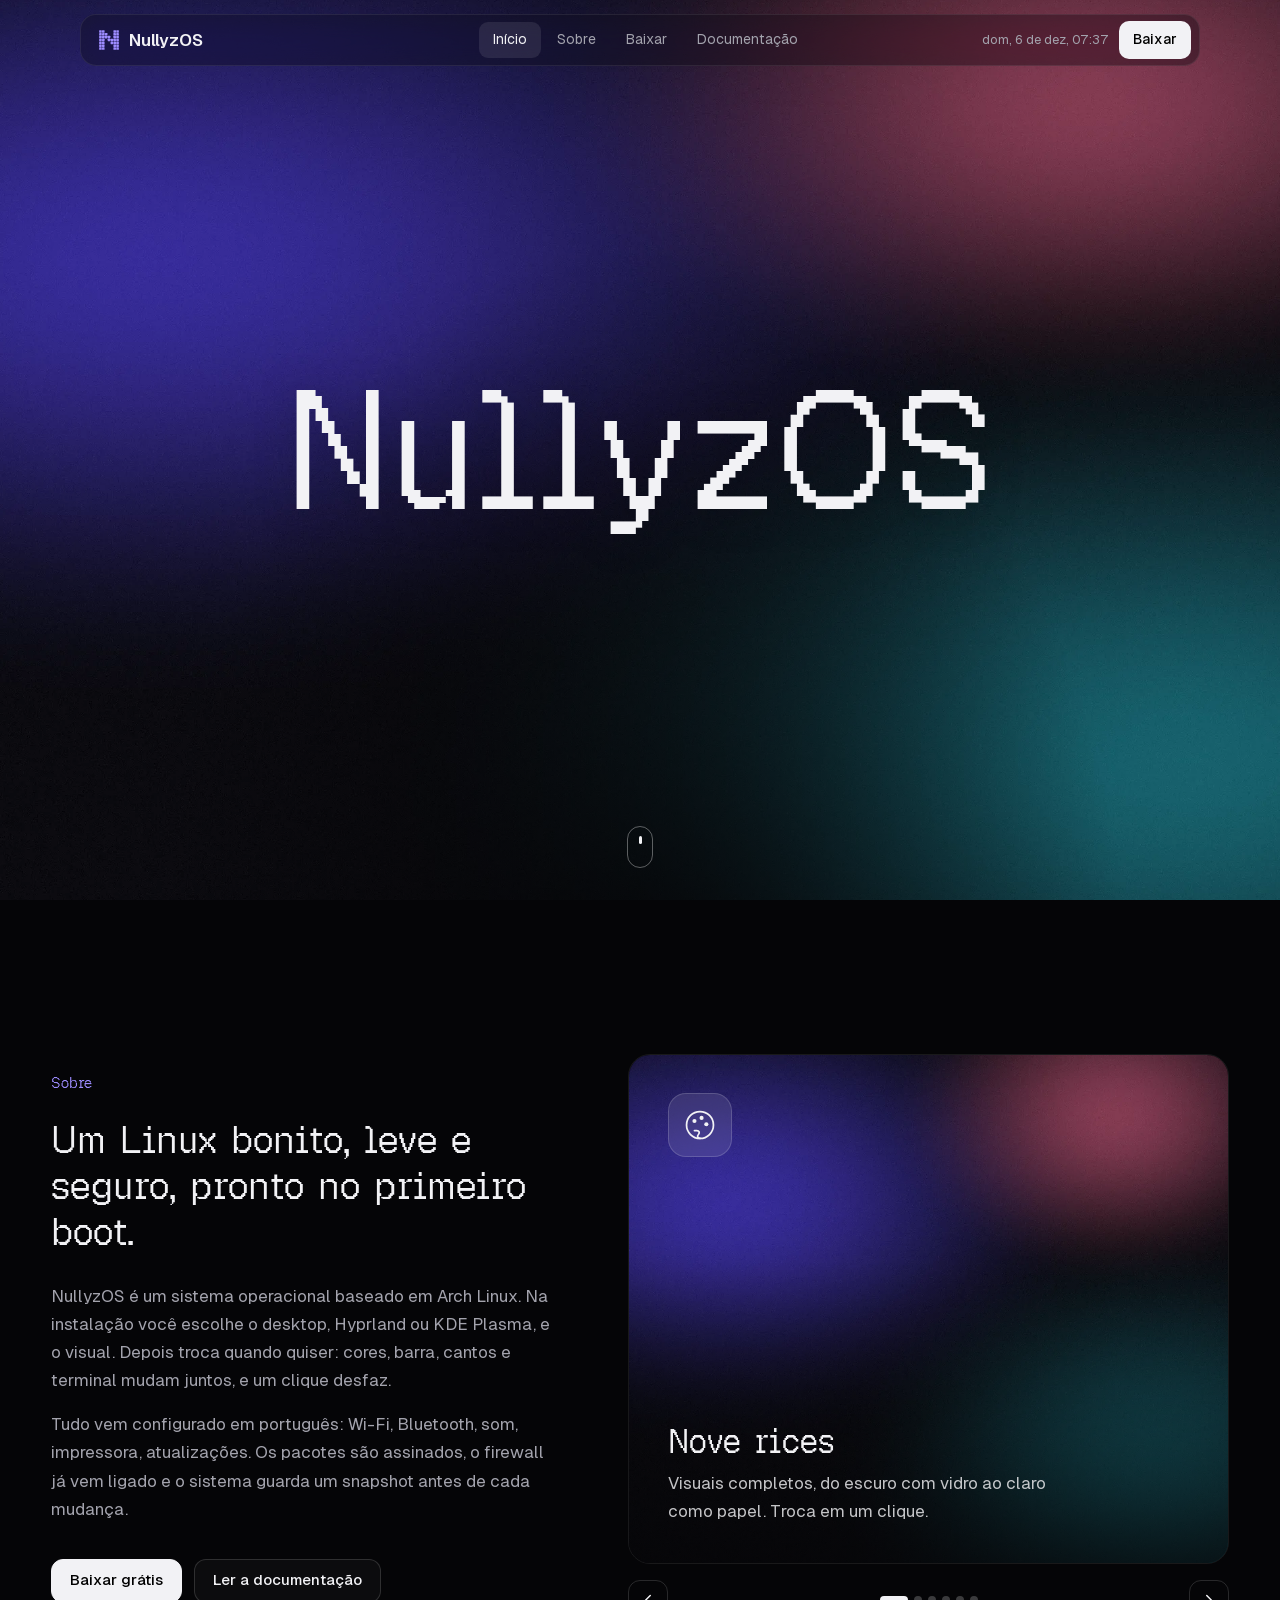
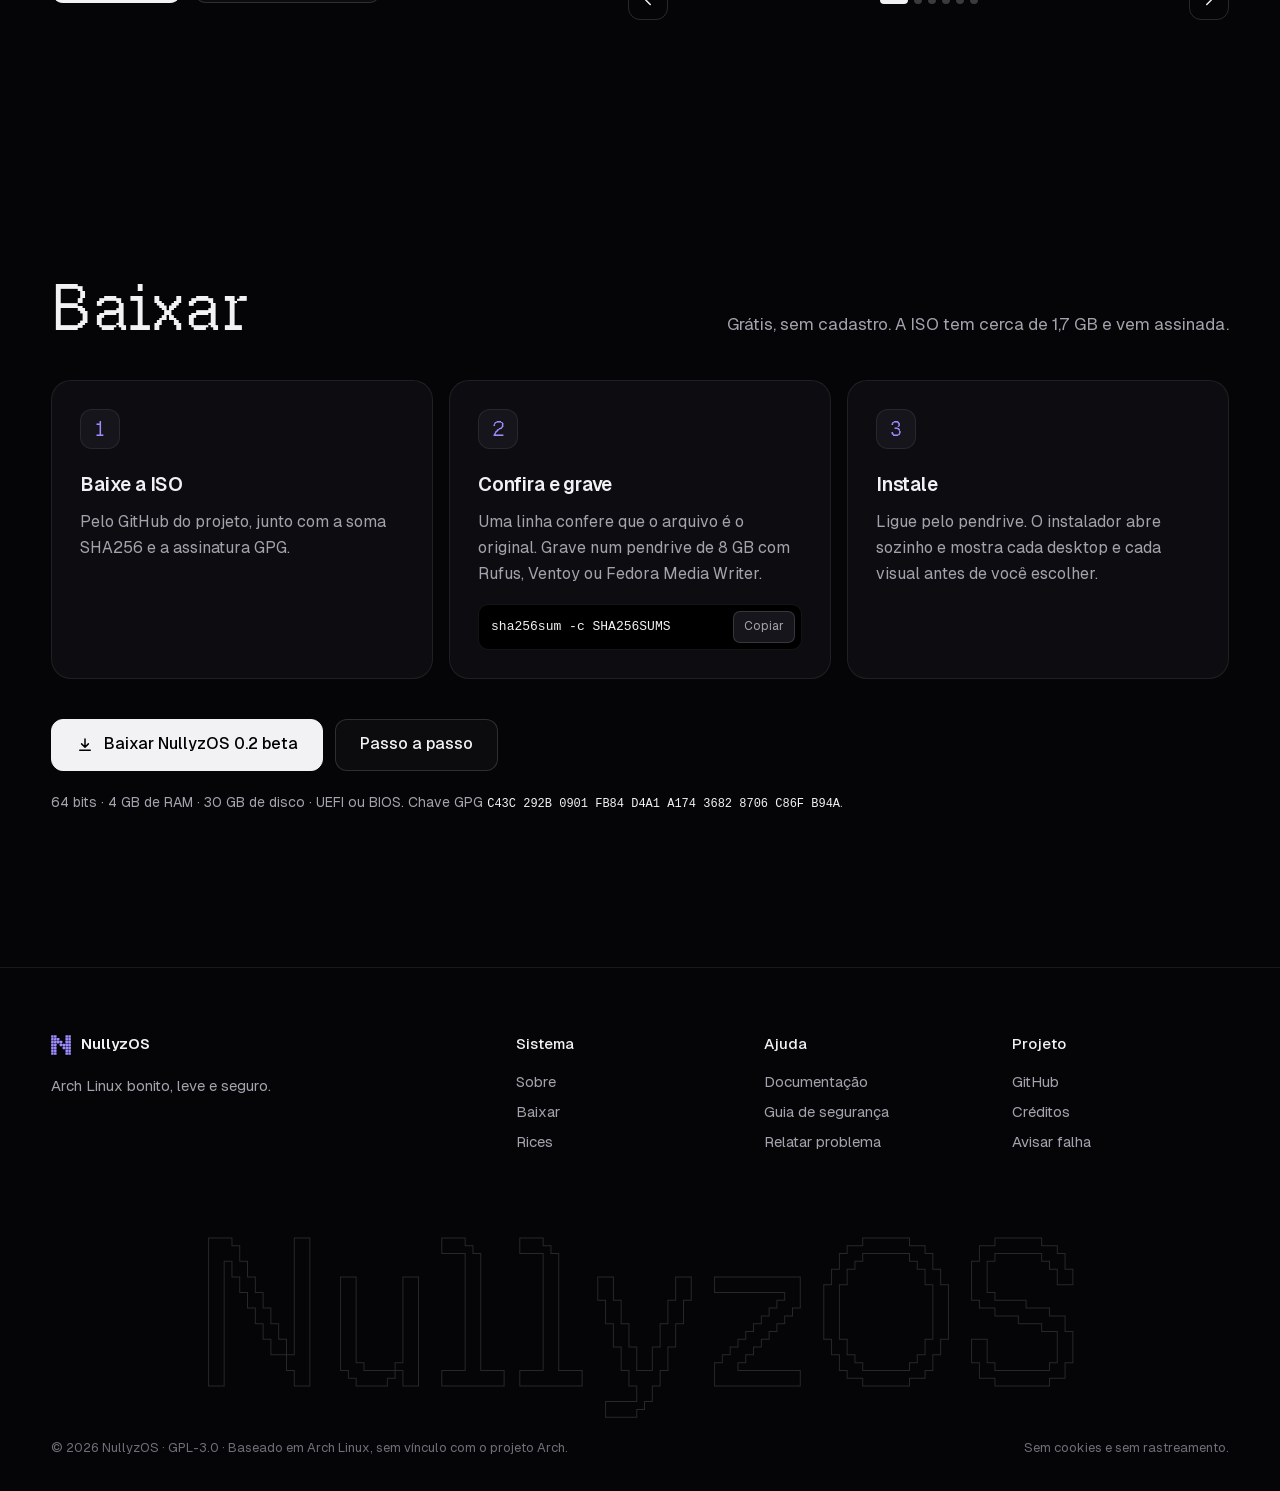
==== commit 7ef97b20: "feat(site): página inicial com navbar animada, hero, sobre e download - Navbar flutuante como a barr" ====
--- a/site/index.html
+++ b/site/index.html
@@ -3,177 +3,160 @@
 <head>
 <meta charset="utf-8">
 <meta name="viewport" content="width=device-width, initial-scale=1">
-<title>NullyzOS · Introdução</title>
-<meta name="description" content="NullyzOS é um sistema baseado em Arch Linux, com Hyprland ou KDE, rices que se trocam com segurança e cores tiradas do wallpaper. Grátis e em português.">
+<title>NullyzOS</title>
+<meta name="description" content="NullyzOS é um sistema operacional baseado em Arch Linux: Hyprland ou KDE, visuais que se trocam em um clique, cores tiradas do wallpaper e segurança ligada desde o primeiro boot. Grátis e em português.">
 <meta name="referrer" content="strict-origin-when-cross-origin">
 <meta name="color-scheme" content="dark">
 <meta property="og:title" content="NullyzOS">
-<meta property="og:description" content="Arch Linux escuro, leve e seguro, pronto para usar.">
+<meta property="og:description" content="Arch Linux bonito, leve e seguro, pronto para usar.">
+<meta property="og:image" content="img/arte/hero.webp">
 <link rel="icon" href="img/nullyz.svg" type="image/svg+xml">
+<link rel="preload" href="fonts/GeistPixel-Square.woff2" as="font" type="font/woff2" crossorigin>
 <link rel="preload" href="fonts/Geist-Variable.woff2" as="font" type="font/woff2" crossorigin>
 <link rel="stylesheet" href="css/site.css">
 <script src="js/site.js" defer></script>
 </head>
 <body>
-<a class="pular" href="#conteudo">Pular para o conteúdo</a>
+<a class="pular" href="#sobre">Pular para o conteúdo</a>
 
-<header class="barra">
-  <a class="marca" href="index.html"><img src="img/nullyz.svg" alt="" width="20" height="20"><span>NullyzOS</span></a>
-  <span class="versao">0.2 beta</span>
-  <div class="barra-dir">
-    <a class="barra-link" href="https://github.com/Ruthraas/NullyzOS" rel="noopener noreferrer">GitHub</a>
-    <a class="botao" href="#baixar">Baixar</a>
-    <button class="menu" type="button" aria-expanded="false" aria-controls="lateral">Menu</button>
+<!-- Navbar: a barra do próprio NullyzOS. Os pontos são as "áreas de trabalho" da página -->
+<header class="nav" id="nav">
+  <a class="nav-marca" href="#inicio" aria-label="NullyzOS, início"><img src="img/nullyz.svg" alt="" width="20" height="20"><span>NullyzOS</span></a>
+  <nav class="nav-links" aria-label="Seções">
+    <span class="nav-pilula" aria-hidden="true"></span>
+    <a href="#inicio" data-secao="inicio">Início</a>
+    <a href="#sobre" data-secao="sobre">Sobre</a>
+    <a href="#baixar" data-secao="baixar">Baixar</a>
+    <a href="docs.html">Documentação</a>
+  </nav>
+  <div class="nav-dir">
+    <time class="nav-relogio" id="relogio" aria-hidden="true"></time>
+    <a class="nav-botao" href="#baixar">Baixar</a>
+    <button class="nav-menu" type="button" aria-expanded="false" aria-controls="menu-celular" aria-label="Abrir menu"><span></span><span></span></button>
   </div>
 </header>
+<nav class="menu-celular" id="menu-celular" aria-label="Menu" hidden>
+  <a href="#inicio">Início</a><a href="#sobre">Sobre</a><a href="#baixar">Baixar</a><a href="docs.html">Documentação</a><a href="seguranca.html">Segurança</a>
+</nav>
 
-<div class="docs">
-  <nav class="lateral" id="lateral" aria-label="Documentação">
-    <p class="grupo">Começando</p>
-    <a href="index.html" aria-current="page">Introdução</a>
-    <a href="index.html#baixar">Baixar e instalar</a>
-    <a href="index.html#requisitos">Requisitos</a>
-    <p class="grupo">Usando</p>
-    <a href="index.html#rices">Rices</a>
-    <a href="index.html#desktops">Hyprland ou KDE</a>
-    <a href="index.html#atalhos">Atalhos</a>
-    <p class="grupo">Segurança</p>
-    <a href="seguranca.html">Guia de segurança</a>
-    <a href="index.html#perguntas">Perguntas</a>
-  </nav>
+<main>
+  <!-- Hero: só o nome, sobre o fundo do sistema -->
+  <section class="hero" id="inicio" aria-label="NullyzOS">
+    <img class="hero-fundo" src="img/arte/hero.webp" width="2560" height="1440" alt="" fetchpriority="high">
+    <h1 class="hero-nome" aria-label="NullyzOS"><span aria-hidden="true">NullyzOS</span></h1>
+    <a class="hero-desce" href="#sobre" aria-label="Ir para Sobre"><span></span></a>
+  </section>
 
-  <main class="conteudo" id="conteudo">
-    <p class="trilha">Começando</p>
-    <h1>Introdução</h1>
-    <p class="lead">NullyzOS é um sistema baseado em Arch Linux, pronto para usar. Você escolhe o desktop, Hyprland ou KDE Plasma, e o visual: troca quando quiser e volta em um clique.</p>
-
-    <figure class="tela">
-      <img src="img/tela-nulo.webp" width="1920" height="1080" alt="Área de trabalho do NullyzOS com o rice Nulo, o padrão.">
-    </figure>
-
-    <div class="cartoes">
-      <a class="cartao" href="#baixar"><strong>Baixar e instalar</strong><span>ISO assinada, pendrive e instalador gráfico.</span></a>
-      <a class="cartao" href="#rices"><strong>Rices</strong><span>Nove visuais completos, com desfazer.</span></a>
-      <a class="cartao" href="seguranca.html"><strong>Segurança</strong><span>O que já vem ligado e como manter assim.</span></a>
-      <a class="cartao" href="#perguntas"><strong>Perguntas</strong><span>Preço, uso no dia a dia, máquina virtual.</span></a>
+  <!-- Sobre: texto à esquerda, carrossel do que ele tem à direita -->
+  <section class="sobre" id="sobre" aria-labelledby="t-sobre">
+    <div class="sobre-texto">
+      <h2 id="t-sobre" class="pixel">Sobre</h2>
+      <p class="pixel destaque-texto">Um Linux bonito, leve e seguro, pronto no primeiro boot.</p>
+      <p>NullyzOS é um sistema operacional baseado em Arch Linux. Na instalação você escolhe o desktop, Hyprland ou KDE Plasma, e o visual. Depois troca quando quiser: cores, barra, cantos e terminal mudam juntos, e um clique desfaz.</p>
+      <p>Tudo vem configurado em português: Wi-Fi, Bluetooth, som, impressora, atualizações. Os pacotes são assinados, o firewall já vem ligado e o sistema guarda um snapshot antes de cada mudança.</p>
+      <div class="sobre-acoes">
+        <a class="botao cheio" href="#baixar">Baixar grátis</a>
+        <a class="botao" href="docs.html">Ler a documentação</a>
+      </div>
     </div>
 
-    <h2 id="o-que-e">O que vem nele</h2>
-    <ul>
-      <li><strong>Dois desktops:</strong> Hyprland (leve, janelas lado a lado) ou KDE Plasma (completo e familiar), com o mesmo visual Nullyz.</li>
-      <li><strong>Rices:</strong> visuais completos que mudam cores, barra, cantos e terminal. Antes de trocar, um snapshot.</li>
-      <li><strong>Cores do wallpaper:</strong> a paleta inteira do sistema sai da imagem de fundo.</li>
-      <li><strong>Configurações em português</strong> para Wi-Fi, Bluetooth, som, impressora, usuários e atualizações.</li>
-      <li><strong>Seguro por padrão:</strong> firewall ligado, pacotes assinados, sem AUR, snapshots antes de cada atualização.</li>
-    </ul>
+    <div class="carrossel" id="carrossel" aria-roledescription="carrossel" aria-label="O que vem no NullyzOS">
+      <div class="trilho" id="trilho">
+        <article class="slide" aria-roledescription="slide" aria-label="1 de 6">
+          <img src="img/arte/padrao.webp" width="1200" height="900" alt="" loading="lazy">
+          <svg class="icone" viewBox="0 0 48 48" aria-hidden="true"><circle cx="24" cy="24" r="17"/><circle cx="17" cy="19" r="2.6" class="cheio"/><circle cx="26" cy="15" r="2.6" class="cheio"/><circle cx="32" cy="23" r="2.6" class="cheio"/><path d="M24 41c-3 0-4-3-2-5s1-5-2-5h-3"/></svg>
+          <h3>Nove rices</h3>
+          <p>Visuais completos, do escuro com vidro ao claro como papel. Troca em um clique.</p>
+        </article>
+        <article class="slide" aria-roledescription="slide" aria-label="2 de 6">
+          <img src="img/arte/aurora.webp" width="1200" height="900" alt="" loading="lazy">
+          <svg class="icone" viewBox="0 0 48 48" aria-hidden="true"><rect x="7" y="10" width="34" height="28" rx="4"/><circle cx="18" cy="20" r="3.5"/><path d="m7 34 10-9 7 6 6-5 11 9"/></svg>
+          <h3>Cores do wallpaper</h3>
+          <p>A paleta do sistema inteiro sai da sua imagem de fundo, e acompanha quando ela muda.</p>
+        </article>
+        <article class="slide" aria-roledescription="slide" aria-label="3 de 6">
+          <img src="img/arte/oceano.webp" width="1200" height="900" alt="" loading="lazy">
+          <svg class="icone" viewBox="0 0 48 48" aria-hidden="true"><rect x="6" y="9" width="36" height="30" rx="4"/><path d="M6 16h36M24 16v23"/></svg>
+          <h3>Hyprland ou KDE</h3>
+          <p>Janelas lado a lado e tudo pelo teclado, ou o Plasma completo e familiar.</p>
+        </article>
+        <article class="slide" aria-roledescription="slide" aria-label="4 de 6">
+          <img src="img/arte/brasa.webp" width="1200" height="900" alt="" loading="lazy">
+          <svg class="icone" viewBox="0 0 48 48" aria-hidden="true"><path d="M14 18h17a9 9 0 0 1 0 18H18"/><path d="m20 11-7 7 7 7"/></svg>
+          <h3>Desfazer tudo</h3>
+          <p>Snapshot antes de cada atualização e de cada rice. Se algo quebrar, volta pelo menu do boot.</p>
+        </article>
+        <article class="slide" aria-roledescription="slide" aria-label="5 de 6">
+          <img src="img/arte/nucleo.webp" width="1200" height="900" alt="" loading="lazy">
+          <svg class="icone" viewBox="0 0 48 48" aria-hidden="true"><path d="M24 6 9 12v11c0 9.5 6.4 16.6 15 19 8.6-2.4 15-9.5 15-19V12z"/><path d="m17 24 5 5 9-10"/></svg>
+          <h3>Seguro por padrão</h3>
+          <p>Firewall ligado, pacotes assinados, sem AUR, kernel e rede endurecidos.</p>
+        </article>
+        <article class="slide" aria-roledescription="slide" aria-label="6 de 6">
+          <img src="img/arte/grafite.webp" width="1200" height="900" alt="" loading="lazy">
+          <svg class="icone" viewBox="0 0 48 48" aria-hidden="true"><path d="M8 32a16 16 0 1 1 32 0"/><path d="m24 32 8-10"/><circle cx="24" cy="32" r="2.6" class="cheio"/></svg>
+          <h3>780 MiB</h3>
+          <p>De memória com o Hyprland logo após o login. Sobra para o que você abrir.</p>
+        </article>
+      </div>
+      <div class="carrossel-controles">
+        <button class="seta" type="button" id="anterior" aria-label="Anterior"><svg viewBox="0 0 24 24" aria-hidden="true"><path d="m15 6-6 6 6 6"/></svg></button>
+        <div class="pontos" id="pontos" role="tablist" aria-label="Escolher slide"></div>
+        <button class="seta" type="button" id="proximo" aria-label="Próximo"><svg viewBox="0 0 24 24" aria-hidden="true"><path d="m9 6 6 6-6 6"/></svg></button>
+      </div>
+    </div>
+  </section>
 
-    <h2 id="baixar">Baixar e instalar</h2>
-    <p>A ISO tem cerca de 1,7 GB e vem com a soma SHA256 e a assinatura GPG.</p>
-    <p><a class="botao" href="https://github.com/Ruthraas/NullyzOS/releases/latest" rel="noopener noreferrer">Baixar a ISO</a></p>
-
-    <h3 id="conferir">1. Confira o arquivo</h3>
-    <p>Prova que a ISO chegou inteira e é a original. Rode na pasta onde baixou:</p>
-    <div class="abas">
-      <div class="abas-botoes" role="tablist" aria-label="Sistema">
-        <button role="tab" aria-selected="true" aria-controls="c-linux" id="t-linux">Linux e macOS</button>
-        <button role="tab" aria-selected="false" aria-controls="c-win" id="t-win" tabindex="-1">Windows</button>
-      </div>
-      <div class="codigo" role="tabpanel" id="c-linux" aria-labelledby="t-linux"><pre><code>sha256sum -c SHA256SUMS</code></pre><button class="copiar" type="button">Copiar</button></div>
-      <div class="codigo" role="tabpanel" id="c-win" aria-labelledby="t-win" hidden><pre><code>Get-FileHash .\nullyzos-*.iso -Algorithm SHA256</code></pre><button class="copiar" type="button">Copiar</button></div>
+  <!-- Download: como é feito -->
+  <section class="baixar" id="baixar" aria-labelledby="t-baixar">
+    <div class="baixar-topo">
+      <h2 id="t-baixar" class="pixel">Baixar</h2>
+      <p>Grátis, sem cadastro. A ISO tem cerca de 1,7 GB e vem assinada.</p>
     </div>
-    <p>A assinatura GPG é da chave <strong>Nullyz Packages</strong>: <code>C43C 292B 0901 FB84 D4A1 A174 3682 8706 C86F B94A</code>.</p>
-
-    <h3 id="gravar">2. Grave num pendrive</h3>
-    <p>Use um pendrive de 8 GB ou mais com o <a href="https://rufus.ie" rel="noopener noreferrer">Rufus</a>, o <a href="https://www.ventoy.net" rel="noopener noreferrer">Ventoy</a> ou o <a href="https://github.com/FedoraQt/MediaWriter" rel="noopener noreferrer">Fedora Media Writer</a>. Tudo o que estiver nele será apagado.</p>
-
-    <h3 id="instalar">3. Instale</h3>
-    <p>Ligue o computador pelo pendrive. O instalador abre sozinho: idioma, teclado, desktop e visual, já mostrando como cada um fica. Em "Apagar disco", marque <strong>Criptografar o sistema</strong>.</p>
-    <div class="nota"><strong>Secure Boot:</strong> por enquanto, desligue na BIOS. A ISO ainda não é assinada para ele.</div>
-
-    <h2 id="requisitos">Requisitos</h2>
-    <table>
-      <tbody>
-        <tr><th scope="row">Processador</th><td>64 bits (x86_64)</td></tr>
-        <tr><th scope="row">Memória</th><td>4 GB (8 GB recomendado)</td></tr>
-        <tr><th scope="row">Disco</th><td>30 GB</td></tr>
-        <tr><th scope="row">Firmware</th><td>UEFI (recomendado) ou BIOS</td></tr>
-        <tr><th scope="row">Internet</th><td>Durante a instalação</td></tr>
-        <tr><th scope="row">Máquina virtual</th><td>Com Hyprland, ligue a aceleração 3D. Sem 3D, escolha o KDE.</td></tr>
-      </tbody>
-    </table>
-
-    <h2 id="rices">Rices</h2>
-    <p>Um rice muda o sistema inteiro de uma vez. Escolha um para ver:</p>
-    <div class="rices" role="radiogroup" aria-label="Rices">
-      <button role="radio" aria-checked="true" data-rice="nulo"><i class="cor nulo"></i>Nulo</button>
-      <button role="radio" aria-checked="false" data-rice="papel"><i class="cor papel"></i>Papel</button>
-      <button role="radio" aria-checked="false" data-rice="ouro"><i class="cor ouro"></i>Ouro</button>
-      <button role="radio" aria-checked="false" data-rice="brasa"><i class="cor brasa"></i>Brasa</button>
-      <button role="radio" aria-checked="false" data-rice="cru"><i class="cor cru"></i>Cru</button>
-      <button role="radio" aria-checked="false" data-rice="areia"><i class="cor areia"></i>Areia</button>
-      <button role="radio" aria-checked="false" data-rice="musgo"><i class="cor musgo"></i>Musgo</button>
-      <button role="radio" aria-checked="false" data-rice="sol"><i class="cor sol"></i>Sol</button>
-      <button role="radio" aria-checked="false" data-rice="mono"><i class="cor mono"></i>Mono</button>
+    <ol class="passos">
+      <li>
+        <span class="passo-num pixel">1</span>
+        <h3>Baixe a ISO</h3>
+        <p>Pelo GitHub do projeto, junto com a soma SHA256 e a assinatura GPG.</p>
+      </li>
+      <li>
+        <span class="passo-num pixel">2</span>
+        <h3>Confira e grave</h3>
+        <p>Uma linha confere que o arquivo é o original. Grave num pendrive de 8 GB com Rufus, Ventoy ou Fedora Media Writer.</p>
+        <div class="comando"><code id="cmd">sha256sum -c SHA256SUMS</code><button class="copiar" type="button" data-copiar="cmd">Copiar</button></div>
+      </li>
+      <li>
+        <span class="passo-num pixel">3</span>
+        <h3>Instale</h3>
+        <p>Ligue pelo pendrive. O instalador abre sozinho e mostra cada desktop e cada visual antes de você escolher.</p>
+      </li>
+    </ol>
+    <div class="baixar-acoes">
+      <a class="botao cheio grande" href="https://github.com/Ruthraas/NullyzOS/releases/latest" rel="noopener noreferrer">
+        <svg viewBox="0 0 24 24" aria-hidden="true"><path d="M12 4v11m0 0-4.5-4.5M12 15l4.5-4.5M5 19h14"/></svg>
+        Baixar NullyzOS 0.2 beta
+      </a>
+      <a class="botao grande" href="docs.html#baixar">Passo a passo</a>
     </div>
-    <figure class="tela">
-      <img id="tela-rice" src="img/tela-nulo.webp" width="1920" height="1080" loading="lazy" alt="O rice Nulo aplicado.">
-    </figure>
-    <p>Para trocar, abra <strong>Configurações, Rices</strong> e clique em "Usar este". Se não gostar, <strong>Desfazer</strong> volta tudo. Pelo terminal:</p>
-    <div class="codigo"><pre><code>nullyzos-rice aplicar musgo</code></pre><button class="copiar" type="button">Copiar</button></div>
-
-    <h2 id="desktops">Hyprland ou KDE</h2>
-    <table>
-      <thead><tr><th scope="col"></th><th scope="col">Hyprland</th><th scope="col">KDE Plasma</th></tr></thead>
-      <tbody>
-        <tr><th scope="row">Janelas</th><td>Lado a lado ou soltas</td><td>Soltas, como no Windows</td></tr>
-        <tr><th scope="row">Memória após o login</th><td>cerca de 780 MiB</td><td>um pouco mais</td></tr>
-        <tr><th scope="row">Rices</th><td>Todos</td><td>Os marcados para KDE</td></tr>
-        <tr><th scope="row">Para quem</th><td>Quem gosta de teclado e leveza</td><td>Quem quer tudo familiar</td></tr>
-      </tbody>
-    </table>
-
-    <h2 id="atalhos">Atalhos</h2>
-    <p>No Hyprland. No KDE valem os atalhos do próprio Plasma.</p>
-    <table>
-      <tbody>
-        <tr><td><kbd>Super</kbd> <kbd>Espaço</kbd></td><td>Buscar apps</td></tr>
-        <tr><td><kbd>Super</kbd> <kbd>,</kbd></td><td>Configurações</td></tr>
-        <tr><td><kbd>Super</kbd> <kbd>Enter</kbd></td><td>Terminal</td></tr>
-        <tr><td><kbd>Super</kbd> <kbd>Tab</kbd></td><td>Visão geral</td></tr>
-        <tr><td><kbd>Super</kbd> <kbd>Shift</kbd> <kbd>V</kbd></td><td>Área de transferência</td></tr>
-        <tr><td><kbd>Super</kbd> <kbd>.</kbd></td><td>Emojis</td></tr>
-        <tr><td><kbd>Super</kbd> <kbd>Shift</kbd> <kbd>S</kbd></td><td>Captura de tela</td></tr>
-        <tr><td><kbd>Super</kbd> <kbd>L</kbd></td><td>Bloquear a tela</td></tr>
-        <tr><td><kbd>Super</kbd> <kbd>Q</kbd></td><td>Fechar janela</td></tr>
-      </tbody>
-    </table>
-
-    <h2 id="perguntas">Perguntas</h2>
-    <details><summary>É de graça?</summary><p>Sim. O código é aberto (GPL-3.0) e está no GitHub.</p></details>
-    <details><summary>Posso usar no dia a dia?</summary><p>É uma versão beta. Funciona, mas teste antes num computador sem nada importante, ou com backup.</p></details>
-    <details><summary>Preciso saber Linux?</summary><p>Não. O que se usa no dia a dia tem tela própria nas Configurações, em português.</p></details>
-    <details><summary>Onde instalo programas?</summary><p>Na loja de apps (Flathub) ou pelo pacman, dos repositórios oficiais do Arch. O NullyzOS não usa o AUR.</p></details>
-    <details><summary>Achei um problema. E agora?</summary><p>Abra uma <a href="https://github.com/Ruthraas/NullyzOS/issues" rel="noopener noreferrer">issue no GitHub</a> com o modelo do computador e o que aconteceu. Falha de segurança vai pelo <a href="https://github.com/Ruthraas/NullyzOS/security/advisories/new" rel="noopener noreferrer">aviso privado</a>.</p></details>
-
-    <nav class="proximo" aria-label="Próxima página">
-      <a href="seguranca.html"><span>Próximo</span><strong>Guia de segurança</strong></a>
-    </nav>
-  </main>
-
-  <aside class="indice" aria-label="Nesta página">
-    <p class="grupo">Nesta página</p>
-    <a href="#o-que-e">O que vem nele</a>
-    <a href="#baixar">Baixar e instalar</a>
-    <a href="#requisitos">Requisitos</a>
-    <a href="#rices">Rices</a>
-    <a href="#desktops">Hyprland ou KDE</a>
-    <a href="#atalhos">Atalhos</a>
-    <a href="#perguntas">Perguntas</a>
-  </aside>
-</div>
+    <p class="baixar-nota">64 bits · 4 GB de RAM · 30 GB de disco · UEFI ou BIOS. Chave GPG <code>C43C 292B 0901 FB84 D4A1 A174 3682 8706 C86F B94A</code>.</p>
+  </section>
+</main>
 
 <footer class="rodape">
-  <p>NullyzOS · baseado em Arch Linux, sem vínculo com o projeto Arch · sem cookies e sem rastreamento</p>
+  <div class="rodape-colunas">
+    <div class="rodape-marca">
+      <a href="#inicio" class="nav-marca"><img src="img/nullyz.svg" alt="" width="20" height="20"><span>NullyzOS</span></a>
+      <p>Arch Linux bonito, leve e seguro.</p>
+    </div>
+    <div><p class="rodape-titulo">Sistema</p><a href="#sobre">Sobre</a><a href="#baixar">Baixar</a><a href="docs.html#rices">Rices</a></div>
+    <div><p class="rodape-titulo">Ajuda</p><a href="docs.html">Documentação</a><a href="seguranca.html">Guia de segurança</a><a href="https://github.com/Ruthraas/NullyzOS/issues" rel="noopener noreferrer">Relatar problema</a></div>
+    <div><p class="rodape-titulo">Projeto</p><a href="https://github.com/Ruthraas/NullyzOS" rel="noopener noreferrer">GitHub</a><a href="https://github.com/Ruthraas/NullyzOS/blob/main/CREDITS.md" rel="noopener noreferrer">Créditos</a><a href="https://github.com/Ruthraas/NullyzOS/security/advisories/new" rel="noopener noreferrer">Avisar falha</a></div>
+  </div>
+  <p class="rodape-nome pixel" aria-hidden="true">NullyzOS</p>
+  <div class="rodape-legal">
+    <p>© 2026 NullyzOS · GPL-3.0 · Baseado em Arch Linux, sem vínculo com o projeto Arch.</p>
+    <p>Sem cookies e sem rastreamento.</p>
+  </div>
 </footer>
 </body>
 </html>
--- a/site/css/site.css
+++ b/site/css/site.css
@@ -1,185 +1,164 @@
-/* NullyzOS — site em formato de documentação: preto, linhas finas, Geist, nada carregado de fora. */
+/* NullyzOS — página inicial. Geist e Geist Pixel locais, nada carregado de fora. */
 
-@font-face {
-  font-family: "Geist";
-  src: url("../fonts/Geist-Variable.woff2") format("woff2");
-  font-weight: 100 900;
-  font-display: swap;
-}
+@font-face { font-family: "Geist"; src: url("../fonts/Geist-Variable.woff2") format("woff2"); font-weight: 100 900; font-display: swap; }
+@font-face { font-family: "Geist Pixel"; src: url("../fonts/GeistPixel-Square.woff2") format("woff2"); font-display: swap; }
 
 :root {
-  --fundo: #000;
-  --painel: #0a0a0a;
-  --painel-alto: #111;
-  --linha: #1f1f1f;
-  --linha-forte: #2e2e2e;
-  --tinta: #ededed;
-  --suave: #a1a1a1;
-  --fraco: #6f6f6f;
+  --fundo: #050507;
+  --painel: #0d0d11;
+  --painel-alto: #15151b;
+  --linha: rgba(255, 255, 255, .08);
+  --linha-forte: rgba(255, 255, 255, .14);
+  --tinta: #f2f2f5;
+  --suave: #a3a3ad;
   --destaque: #9d8cff;
-  --raio: 8px;
-  --barra: 64px;
+  --sair: cubic-bezier(.16, 1, .3, 1);
+  --margem: clamp(20px, 4vw, 64px);
   color-scheme: dark;
 }
 
 *, *::before, *::after { box-sizing: border-box; }
-html { -webkit-text-size-adjust: 100%; scroll-padding-top: calc(var(--barra) + 24px); }
+html { -webkit-text-size-adjust: 100%; scroll-padding-top: 88px; }
 @media (prefers-reduced-motion: no-preference) { html { scroll-behavior: smooth; } }
-body {
-  margin: 0; background: var(--fundo); color: var(--tinta);
-  font: 400 16px/1.7 "Geist", system-ui, sans-serif;
-  -webkit-font-smoothing: antialiased;
-}
+body { margin: 0; overflow-x: clip; background: var(--fundo); color: var(--tinta); font: 400 17px/1.65 "Geist", system-ui, sans-serif; -webkit-font-smoothing: antialiased; }
 img { display: block; max-width: 100%; height: auto; }
 a { color: inherit; }
-:focus-visible { outline: 2px solid var(--destaque); outline-offset: 2px; border-radius: 4px; }
+h1, h2, h3, p, ol { margin: 0; }
+:focus-visible { outline: 2px solid var(--destaque); outline-offset: 3px; border-radius: 6px; }
 ::selection { background: #3b3360; }
-.pular { position: fixed; left: 16px; top: -60px; z-index: 50; background: var(--tinta); color: #000; padding: 8px 14px; border-radius: var(--raio); }
+.pixel { font-family: "Geist Pixel", "Geist", monospace; font-weight: 400; letter-spacing: 0; }
+.pular { position: fixed; left: 16px; top: -60px; z-index: 100; background: var(--tinta); color: #000; padding: 8px 14px; border-radius: 8px; }
 .pular:focus { top: 12px; }
 
-/* Barra do topo */
-.barra {
-  position: sticky; top: 0; z-index: 40; height: var(--barra);
-  display: flex; align-items: center; gap: 12px; padding: 0 24px;
-  background: rgba(0, 0, 0, .8); backdrop-filter: saturate(1.4) blur(10px);
-  border-bottom: 1px solid var(--linha);
+/* ---- Navbar: a barra de menus do NullyzOS ---------------------------------------------- */
+.nav {
+  position: fixed; z-index: 50; top: 14px; left: 50%; translate: -50% 0;
+  width: min(1120px, calc(100% - 28px)); height: 52px;
+  display: grid; grid-template-columns: 1fr auto 1fr; align-items: center; gap: 12px;
+  padding: 0 8px 0 18px; border-radius: 16px;
+  background: rgba(16, 16, 22, .45); border: 1px solid var(--linha);
+  backdrop-filter: blur(18px) saturate(1.5); -webkit-backdrop-filter: blur(18px) saturate(1.5);
+  transition: width .6s var(--sair), top .6s var(--sair), background-color .4s ease, border-color .4s ease;
 }
-.marca { display: flex; align-items: center; gap: 10px; text-decoration: none; font-weight: 600; letter-spacing: -0.01em; }
-.versao { font-size: 12px; color: var(--suave); border: 1px solid var(--linha-forte); border-radius: 999px; padding: 1px 8px; }
-.barra-dir { margin-left: auto; display: flex; align-items: center; gap: 16px; }
-.barra-link { font-size: 14px; color: var(--suave); text-decoration: none; transition: color .15s ease; }
-.barra-link:hover { color: var(--tinta); }
-.botao {
-  display: inline-flex; align-items: center; height: 36px; padding: 0 14px;
-  font-size: 14px; font-weight: 500; text-decoration: none;
-  background: var(--tinta); color: #000; border-radius: 6px;
-  transition: background-color .15s ease;
-}
-.botao:hover { background: #fff; }
-.menu { display: none; font: inherit; font-size: 14px; height: 36px; padding: 0 12px; background: none; color: var(--tinta); border: 1px solid var(--linha-forte); border-radius: 6px; cursor: pointer; }
+.nav.rolou { top: 10px; width: min(920px, calc(100% - 20px)); background: rgba(10, 10, 14, .78); border-color: var(--linha-forte); }
+.nav-marca { display: inline-flex; align-items: center; gap: 10px; font-weight: 600; text-decoration: none; letter-spacing: -0.01em; }
+.nav-links { position: relative; display: flex; gap: 2px; padding: 4px; border-radius: 12px; }
+.nav-links a { position: relative; z-index: 1; padding: 6px 14px; font-size: 14px; color: var(--suave); text-decoration: none; border-radius: 9px; transition: color .25s ease; }
+.nav-links a:hover, .nav-links a.ativo { color: var(--tinta); }
+.nav-pilula { position: absolute; z-index: 0; top: 4px; bottom: 4px; left: 0; width: 0; border-radius: 9px; background: rgba(255, 255, 255, .09); opacity: 0; transition: transform .45s var(--sair), width .45s var(--sair), opacity .3s ease; }
+.nav-dir { justify-self: end; display: flex; align-items: center; gap: 10px; }
+.nav-relogio { font-size: 13px; color: var(--suave); font-variant-numeric: tabular-nums; }
+.nav-botao { font-size: 14px; font-weight: 500; text-decoration: none; padding: 7px 14px; border-radius: 10px; background: var(--tinta); color: #000; transition: background-color .2s ease, transform .2s var(--sair); }
+.nav-botao:hover { background: #fff; }
+.nav-botao:active { transform: scale(.96); }
+.nav-menu { display: none; width: 38px; height: 38px; border: 0; border-radius: 10px; background: rgba(255, 255, 255, .06); cursor: pointer; flex-direction: column; align-items: center; justify-content: center; gap: 5px; }
+.nav-menu span { width: 16px; height: 1.5px; background: var(--tinta); transition: transform .35s var(--sair); }
+.nav-menu[aria-expanded="true"] span:first-child { transform: translateY(3.25px) rotate(45deg); }
+.nav-menu[aria-expanded="true"] span:last-child { transform: translateY(-3.25px) rotate(-45deg); }
+.menu-celular { position: fixed; z-index: 49; top: 74px; left: 14px; right: 14px; padding: 8px; border-radius: 16px; background: rgba(12, 12, 16, .92); border: 1px solid var(--linha-forte); backdrop-filter: blur(18px); -webkit-backdrop-filter: blur(18px); display: grid; }
+.menu-celular[hidden] { display: none; }
+.menu-celular a { padding: 12px 14px; border-radius: 10px; text-decoration: none; font-size: 17px; }
+.menu-celular a:hover { background: rgba(255, 255, 255, .06); }
 
-/* Três colunas: navegação, texto, índice */
-.docs { display: grid; grid-template-columns: 260px minmax(0, 1fr) 220px; max-width: 1400px; margin: 0 auto; }
-.lateral, .indice {
-  position: sticky; top: var(--barra); align-self: start;
-  height: calc(100svh - var(--barra)); overflow-y: auto;
-  padding: 32px 24px; font-size: 14px;
-}
-.lateral { border-right: 1px solid var(--linha); }
-.grupo { margin: 24px 0 8px; font-size: 13px; font-weight: 600; color: var(--tinta); }
-.grupo:first-child { margin-top: 0; }
-.lateral a, .indice a { display: block; padding: 5px 0; color: var(--suave); text-decoration: none; transition: color .15s ease; }
-.lateral a:hover, .indice a:hover { color: var(--tinta); }
-.lateral a[aria-current="page"] { color: var(--tinta); font-weight: 500; }
-.indice a.ativo { color: var(--tinta); }
+/* ---- Hero: só o nome, sobre o fundo do sistema ------------------------------------------ */
+.hero { position: relative; height: 100svh; min-height: 560px; display: grid; place-items: center; overflow: hidden; isolation: isolate; }
+.hero-fundo { position: absolute; inset: -4%; width: 108%; height: 108%; max-width: none; object-fit: cover; z-index: -2; }
+.hero::after { content: ""; position: absolute; inset: 0; z-index: -1; background: radial-gradient(ellipse at 50% 120%, var(--fundo) 0%, transparent 55%); }
+.hero-nome { font-family: "Geist Pixel", "Geist", monospace; font-weight: 400; font-size: clamp(56px, 13vw, 220px); line-height: 1; letter-spacing: -0.01em; text-align: center; color: var(--tinta); text-shadow: 0 2px 40px rgba(0, 0, 0, .25); }
+.hero-desce { position: absolute; bottom: 32px; left: 50%; translate: -50% 0; width: 26px; height: 42px; border-radius: 14px; border: 1.5px solid rgba(255, 255, 255, .35); }
+.hero-desce span { position: absolute; left: 50%; top: 9px; width: 3px; height: 8px; margin-left: -1.5px; border-radius: 2px; background: var(--tinta); }
 
-/* Texto */
-.conteudo { padding: 48px 64px 96px; max-width: 840px; width: 100%; justify-self: center; }
-.trilha { margin: 0 0 8px; font-size: 14px; color: var(--suave); }
-h1 { margin: 0; font-size: 40px; line-height: 1.15; letter-spacing: -0.03em; font-weight: 600; }
-.lead { margin: 16px 0 32px; font-size: 18px; color: var(--suave); }
-h2 { margin: 56px 0 12px; padding-top: 8px; font-size: 24px; line-height: 1.3; letter-spacing: -0.02em; font-weight: 600; }
-h3 { margin: 32px 0 8px; font-size: 18px; font-weight: 600; letter-spacing: -0.01em; }
-p { margin: 0 0 16px; color: var(--suave); }
-p strong, li strong, td strong { color: var(--tinta); font-weight: 500; }
-.conteudo a:not(.botao):not(.cartao) { color: var(--tinta); text-decoration: underline; text-decoration-color: var(--linha-forte); text-underline-offset: 3px; transition: text-decoration-color .15s ease; }
-.conteudo a:not(.botao):not(.cartao):hover { text-decoration-color: var(--tinta); }
-ul { margin: 0 0 16px; padding-left: 20px; color: var(--suave); }
-li { margin: 6px 0; }
-li::marker { color: var(--fraco); }
-code { font-family: ui-monospace, "Geist Mono", SFMono-Regular, monospace; font-size: .88em; }
-p code, li code { color: var(--tinta); background: var(--painel-alto); border: 1px solid var(--linha); padding: 1px 5px; border-radius: 5px; }
-kbd { font: 500 12px/1 "Geist", sans-serif; display: inline-block; padding: 4px 7px; color: var(--tinta); background: var(--painel-alto); border: 1px solid var(--linha-forte); border-bottom-width: 2px; border-radius: 5px; }
+/* ---- Sobre ----------------------------------------------------------------------------- */
+.sobre { display: grid; grid-template-columns: minmax(0, 5fr) minmax(0, 6fr); gap: clamp(32px, 6vw, 96px); align-items: center; max-width: 1280px; margin: 0 auto; padding: clamp(96px, 12vw, 160px) var(--margem); }
+.sobre h2 { font-size: 15px; color: var(--destaque); margin-bottom: 20px; }
+.destaque-texto { font-size: clamp(28px, 3vw, 42px); line-height: 1.2; color: var(--tinta); margin-bottom: 28px; }
+.sobre-texto > p:not(.destaque-texto) { color: var(--suave); max-width: 52ch; }
+.sobre-texto > p + p { margin-top: 16px; }
+.sobre-acoes { display: flex; flex-wrap: wrap; gap: 12px; margin-top: 36px; }
 
-/* Imagem do sistema */
-.tela { margin: 0 0 32px; border: 1px solid var(--linha); border-radius: 12px; overflow: hidden; background: var(--painel); }
-.tela img { width: 100%; transition: opacity .25s ease; }
-.tela img.trocando { opacity: 0; }
+.botao { display: inline-flex; align-items: center; gap: 10px; height: 44px; padding: 0 18px; font-size: 15px; font-weight: 500; text-decoration: none; border-radius: 12px; border: 1px solid var(--linha-forte); color: var(--tinta); background: rgba(255, 255, 255, .03); transition: background-color .2s ease, border-color .2s ease, transform .2s var(--sair); }
+.botao:hover { background: rgba(255, 255, 255, .07); border-color: rgba(255, 255, 255, .24); }
+.botao:active { transform: scale(.97); }
+.botao.cheio { background: var(--tinta); color: #000; border-color: var(--tinta); }
+.botao.cheio:hover { background: #fff; }
+.botao.grande { height: 52px; padding: 0 24px; font-size: 16px; }
+.botao svg { width: 18px; height: 18px; fill: none; stroke: currentColor; stroke-width: 2; stroke-linecap: round; stroke-linejoin: round; }
 
-/* Cartões de atalho */
-.cartoes { display: grid; grid-template-columns: 1fr 1fr; gap: 12px; margin: 0 0 16px; }
-.cartao { display: block; padding: 16px 18px; border: 1px solid var(--linha); border-radius: var(--raio); text-decoration: none; transition: border-color .15s ease, background-color .15s ease; }
-.cartao:hover { border-color: var(--linha-forte); background: var(--painel); }
-.cartao strong { display: block; font-weight: 500; font-size: 15px; }
-.cartao span { display: block; margin-top: 2px; font-size: 14px; color: var(--suave); }
+/* Carrossel */
+.carrossel { position: relative; min-width: 0; }
+.trilho { display: flex; overflow-x: auto; scroll-snap-type: x mandatory; scrollbar-width: none; border-radius: 22px; border: 1px solid var(--linha); }
+.trilho::-webkit-scrollbar { display: none; }
+.slide { position: relative; flex: 0 0 100%; aspect-ratio: 4 / 3.4; scroll-snap-align: start; display: flex; flex-direction: column; justify-content: flex-end; padding: clamp(24px, 3vw, 40px); overflow: hidden; isolation: isolate; }
+.slide img { position: absolute; inset: 0; width: 100%; height: 100%; object-fit: cover; z-index: -2; transition: transform 6s ease; }
+.slide::after { content: ""; position: absolute; inset: 0; z-index: -1; background: linear-gradient(to top, rgba(5, 5, 7, .78), transparent 60%); }
+.slide.atual img { transform: scale(1.06); }
+.icone { width: 64px; height: 64px; margin-bottom: auto; fill: none; stroke: var(--tinta); stroke-width: 2.2; stroke-linecap: round; stroke-linejoin: round; padding: 12px; border-radius: 18px; background: rgba(255, 255, 255, .1); border: 1px solid rgba(255, 255, 255, .16); backdrop-filter: blur(10px); -webkit-backdrop-filter: blur(10px); }
+.icone .cheio { fill: var(--tinta); stroke: none; }
+.slide h3 { font-family: "Geist Pixel", "Geist", monospace; font-weight: 400; font-size: clamp(26px, 2.6vw, 36px); line-height: 1.15; }
+.slide p { margin-top: 8px; max-width: 36ch; color: rgba(242, 242, 245, .8); }
+.carrossel-controles { display: flex; align-items: center; justify-content: space-between; margin-top: 16px; }
+.seta { width: 40px; height: 40px; display: grid; place-items: center; border-radius: 12px; border: 1px solid var(--linha-forte); background: transparent; color: var(--tinta); cursor: pointer; transition: background-color .2s ease; }
+.seta:hover { background: rgba(255, 255, 255, .07); }
+.seta svg { width: 18px; height: 18px; fill: none; stroke: currentColor; stroke-width: 2; stroke-linecap: round; stroke-linejoin: round; }
+.pontos { display: flex; gap: 6px; }
+.pontos button { width: 8px; height: 8px; padding: 0; border: 0; border-radius: 99px; background: rgba(255, 255, 255, .22); cursor: pointer; transition: width .4s var(--sair), background-color .3s ease; }
+.pontos button[aria-selected="true"] { width: 28px; background: var(--tinta); }
 
-/* Código com botão de copiar e abas */
-.codigo { position: relative; margin: 0 0 16px; background: var(--painel); border: 1px solid var(--linha); border-radius: var(--raio); }
-.codigo pre { margin: 0; padding: 14px 88px 14px 16px; overflow-x: auto; font-size: 14px; line-height: 1.6; }
-.copiar { position: absolute; top: 8px; right: 8px; font: inherit; font-size: 12px; height: 28px; padding: 0 10px; color: var(--suave); background: var(--painel-alto); border: 1px solid var(--linha-forte); border-radius: 6px; cursor: pointer; transition: color .15s ease; }
+/* ---- Baixar ---------------------------------------------------------------------------- */
+.baixar { max-width: 1280px; margin: 0 auto; padding: clamp(64px, 8vw, 120px) var(--margem) clamp(96px, 12vw, 160px); }
+.baixar-topo { display: flex; flex-wrap: wrap; align-items: baseline; justify-content: space-between; gap: 12px 32px; margin-bottom: 40px; }
+.baixar h2 { font-size: clamp(40px, 5vw, 72px); line-height: 1; }
+.baixar-topo p { color: var(--suave); }
+.passos { list-style: none; padding: 0; display: grid; grid-template-columns: repeat(3, minmax(0, 1fr)); gap: 16px; }
+.passos li { position: relative; padding: 28px; border-radius: 20px; background: var(--painel); border: 1px solid var(--linha); transition: border-color .3s ease, transform .4s var(--sair); }
+.passos li:hover { border-color: var(--linha-forte); transform: translateY(-3px); }
+.passo-num { display: inline-grid; place-items: center; width: 40px; height: 40px; border-radius: 12px; background: var(--painel-alto); border: 1px solid var(--linha); font-size: 20px; color: var(--destaque); margin-bottom: 20px; }
+.passos h3 { font-size: 19px; font-weight: 600; letter-spacing: -0.01em; margin-bottom: 8px; }
+.passos p { color: var(--suave); font-size: 16px; }
+.comando { display: flex; align-items: center; gap: 8px; margin-top: 16px; padding: 6px 6px 6px 12px; border-radius: 10px; background: #000; border: 1px solid var(--linha); }
+.comando code { flex: 1; min-width: 0; font: 13px/1.4 ui-monospace, "Geist Mono", monospace; overflow-x: auto; white-space: nowrap; }
+.copiar { font: inherit; font-size: 12px; padding: 5px 10px; border-radius: 7px; border: 1px solid var(--linha-forte); background: var(--painel-alto); color: var(--suave); cursor: pointer; transition: color .2s ease; }
 .copiar:hover { color: var(--tinta); }
-.abas { margin: 0 0 16px; }
-.abas .codigo { border-top-left-radius: 0; border-top-right-radius: 0; margin: 0; }
-.abas-botoes { display: flex; gap: 4px; padding: 0 8px; background: var(--painel); border: 1px solid var(--linha); border-bottom: 0; border-radius: var(--raio) var(--raio) 0 0; }
-.abas-botoes button { font: inherit; font-size: 13px; padding: 10px 8px; background: none; border: 0; border-bottom: 2px solid transparent; color: var(--suave); cursor: pointer; }
-.abas-botoes button[aria-selected="true"] { color: var(--tinta); border-bottom-color: var(--tinta); }
+.baixar-acoes { display: flex; flex-wrap: wrap; gap: 12px; margin-top: 40px; }
+.baixar-nota { margin-top: 20px; font-size: 14px; color: var(--suave); overflow-wrap: anywhere; }
+.baixar-nota code { font: 12px ui-monospace, monospace; color: var(--tinta); }
 
-/* Nota */
-.nota { margin: 0 0 16px; padding: 12px 16px; font-size: 14px; color: var(--suave); background: var(--painel); border: 1px solid var(--linha); border-radius: var(--raio); }
-.nota strong { color: var(--tinta); font-weight: 500; }
+/* ---- Rodapé ---------------------------------------------------------------------------- */
+.rodape { border-top: 1px solid var(--linha); padding: 64px var(--margem) 32px; overflow: hidden; }
+.rodape-colunas { max-width: 1280px; margin: 0 auto; display: grid; grid-template-columns: 2fr 1fr 1fr 1fr; gap: 32px; font-size: 15px; }
+.rodape-marca p { margin-top: 12px; color: var(--suave); }
+.rodape-titulo { font-weight: 500; margin-bottom: 10px; }
+.rodape-colunas a:not(.nav-marca) { display: block; color: var(--suave); text-decoration: none; line-height: 2; transition: color .2s ease; }
+.rodape-colunas a:hover { color: var(--tinta); }
+.rodape-nome { max-width: 1280px; margin: 64px auto 0; font-size: clamp(64px, 16vw, 230px); line-height: .9; text-align: center; color: transparent; -webkit-text-stroke: 1px rgba(255, 255, 255, .14); user-select: none; }
+.rodape-legal { max-width: 1280px; margin: 32px auto 0; display: flex; flex-wrap: wrap; justify-content: space-between; gap: 8px 24px; font-size: 13px; color: #6f6f78; }
 
-/* Tabelas */
-table { width: 100%; margin: 0 0 16px; border-collapse: collapse; font-size: 14px; }
-th, td { text-align: left; padding: 10px 12px; border-bottom: 1px solid var(--linha); vertical-align: top; }
-thead th { color: var(--tinta); font-weight: 500; border-bottom-color: var(--linha-forte); }
-tbody th { color: var(--tinta); font-weight: 500; width: 34%; }
-td { color: var(--suave); }
-
-/* Seletor de rices */
-.rices { display: flex; flex-wrap: wrap; gap: 6px; margin: 0 0 16px; }
-.rices button { display: inline-flex; align-items: center; gap: 8px; font: inherit; font-size: 13px; height: 32px; padding: 0 12px; color: var(--suave); background: none; border: 1px solid var(--linha-forte); border-radius: 999px; cursor: pointer; transition: color .15s ease, border-color .15s ease, background-color .15s ease; }
-.rices button:hover { color: var(--tinta); }
-.rices button[aria-checked="true"] { color: #000; background: var(--tinta); border-color: var(--tinta); }
-.cor { width: 10px; height: 10px; border-radius: 50%; box-shadow: inset 0 0 0 1px rgba(255, 255, 255, .15); }
-.cor.nulo { background: #9d8cff; } .cor.papel { background: #2f5bd3; } .cor.ouro { background: #e3b341; }
-.cor.brasa { background: #ff5a4e; } .cor.cru { background: #d8d4c8; } .cor.areia { background: #a8461f; }
-.cor.musgo { background: #5fd17a; } .cor.sol { background: #ffd23f; } .cor.mono { background: #ededed; }
-
-/* Perguntas */
-details { border-bottom: 1px solid var(--linha); }
-details:first-of-type { border-top: 1px solid var(--linha); }
-summary { list-style: none; cursor: pointer; padding: 14px 0; font-weight: 500; display: flex; justify-content: space-between; gap: 16px; }
-summary::-webkit-details-marker { display: none; }
-summary::after { content: "+"; color: var(--suave); font-weight: 400; transition: transform .2s ease; }
-details[open] summary::after { transform: rotate(45deg); }
-details p { margin: 0 0 16px; }
-
-/* Próxima página */
-.proximo { margin-top: 64px; display: flex; justify-content: flex-end; }
-.proximo.anterior { justify-content: flex-start; }
-.proximo a { display: block; min-width: 240px; padding: 16px 18px; border: 1px solid var(--linha); border-radius: var(--raio); text-decoration: none !important; text-align: right; transition: border-color .15s ease; }
-.proximo.anterior a { text-align: left; }
-.proximo a:hover { border-color: var(--linha-forte); }
-.proximo span { display: block; font-size: 13px; color: var(--suave); }
-.proximo strong { font-weight: 500; }
-
-/* Rodapé */
-.rodape { border-top: 1px solid var(--linha); padding: 32px 24px; text-align: center; }
-.rodape p { margin: 0; font-size: 13px; color: var(--fraco); }
-
-/* Entrada suave do texto ao carregar */
+/* ---- Movimento -------------------------------------------------------------------------- */
 @media (prefers-reduced-motion: no-preference) {
-  .conteudo > * { animation: chega .5s ease both; }
-  .conteudo > :nth-child(2) { animation-delay: .04s; }
-  .conteudo > :nth-child(3) { animation-delay: .08s; }
-  .conteudo > :nth-child(4) { animation-delay: .12s; }
-  @keyframes chega { from { opacity: 0; transform: translateY(6px); } to { opacity: 1; transform: none; } }
+  .hero-fundo { animation: deriva 30s ease-in-out infinite alternate; }
+  @keyframes deriva { from { transform: scale(1) translate(0, 0); } to { transform: scale(1.06) translate(-1.5%, 1%); } }
+  .js .hero-nome span { display: inline-block; animation: acende 1.4s var(--sair) both; }
+  @keyframes acende { from { opacity: 0; filter: blur(14px); letter-spacing: .12em; } to { opacity: 1; filter: blur(0); letter-spacing: -0.01em; } }
+  .js .nav { animation: desce .9s var(--sair) .3s both; }
+  @keyframes desce { from { opacity: 0; translate: -50% -24px; } to { opacity: 1; translate: -50% 0; } }
+  .hero-desce span { animation: rola 1.8s ease-in-out infinite; }
+  @keyframes rola { 0% { opacity: 0; transform: translateY(0); } 30% { opacity: 1; } 80% { opacity: 0; transform: translateY(12px); } 100% { opacity: 0; } }
+  .js .entra { opacity: 0; transform: translateY(20px); transition: opacity .8s var(--sair), transform .8s var(--sair); transition-delay: calc(var(--i, 0) * 80ms); }
+  .js .entra.dentro { opacity: 1; transform: none; }
 }
 
-/* Telas menores: sem índice; no celular a navegação vira menu */
-@media (max-width: 1200px) {
-  .docs { grid-template-columns: 240px minmax(0, 1fr); }
-  .indice { display: none; }
+/* ---- Telas menores ----------------------------------------------------------------------- */
+@media (max-width: 960px) {
+  .nav { grid-template-columns: 1fr auto; }
+  .nav-links, .nav-relogio { display: none; }
+  .nav-menu { display: flex; }
+  .sobre { grid-template-columns: 1fr; }
+  .passos { grid-template-columns: minmax(0, 1fr); }
+  .rodape-colunas { grid-template-columns: 1fr 1fr; }
+  .rodape-marca { grid-column: 1 / -1; }
 }
-@media (max-width: 820px) {
-  .docs { grid-template-columns: 1fr; }
-  .menu { display: inline-flex; align-items: center; }
-  .barra-link, .versao { display: none; }
-  .barra { padding: 0 16px; }
-  .lateral { display: none; position: fixed; inset: var(--barra) 0 0 0; height: auto; z-index: 30; background: var(--fundo); border-right: 0; padding: 24px 16px; font-size: 16px; }
-  .lateral.aberta { display: block; }
-  .conteudo { padding: 32px 16px 72px; }
-  h1 { font-size: 32px; }
-  .cartoes { grid-template-columns: 1fr; }
-  .proximo a { min-width: 0; width: 100%; }
+@media (max-width: 520px) {
+  .nav-botao { display: none; }
+  .slide { aspect-ratio: 3 / 4; }
+  .hero-nome { font-size: 19vw; }
 }
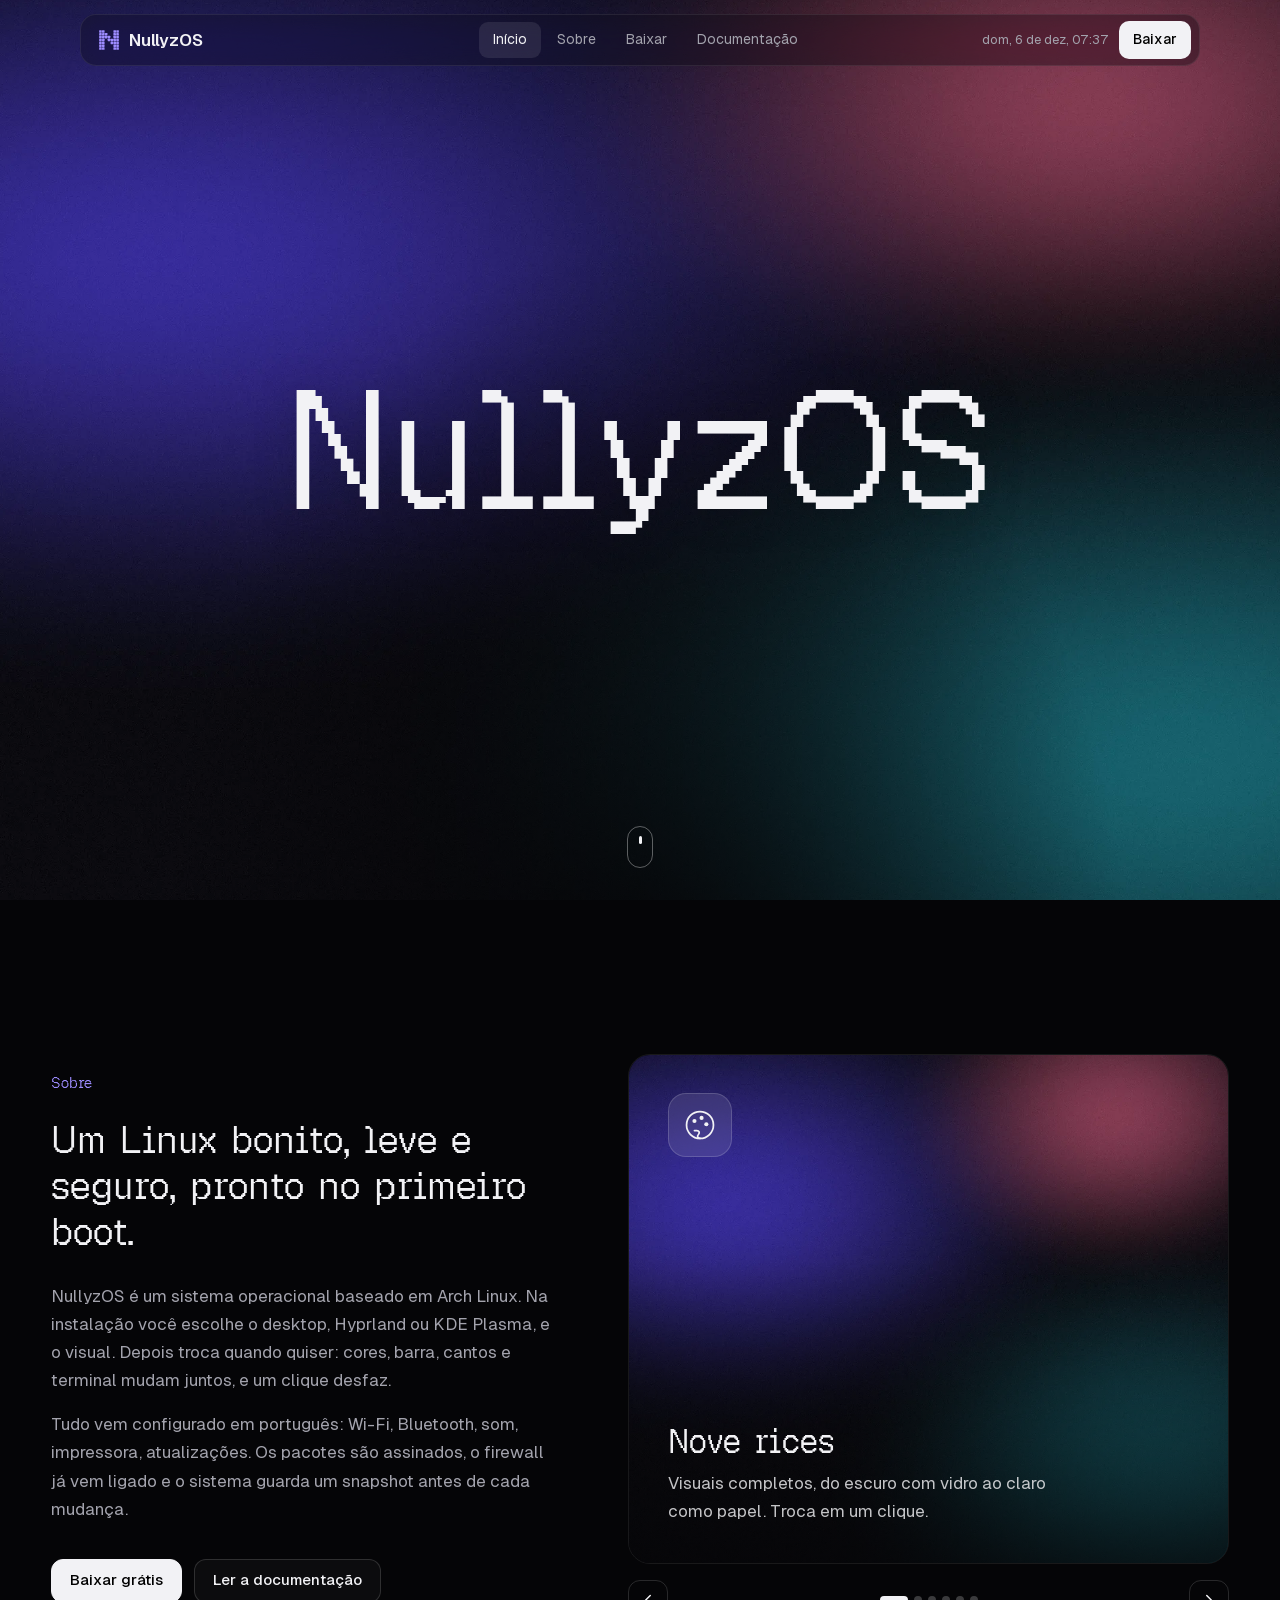
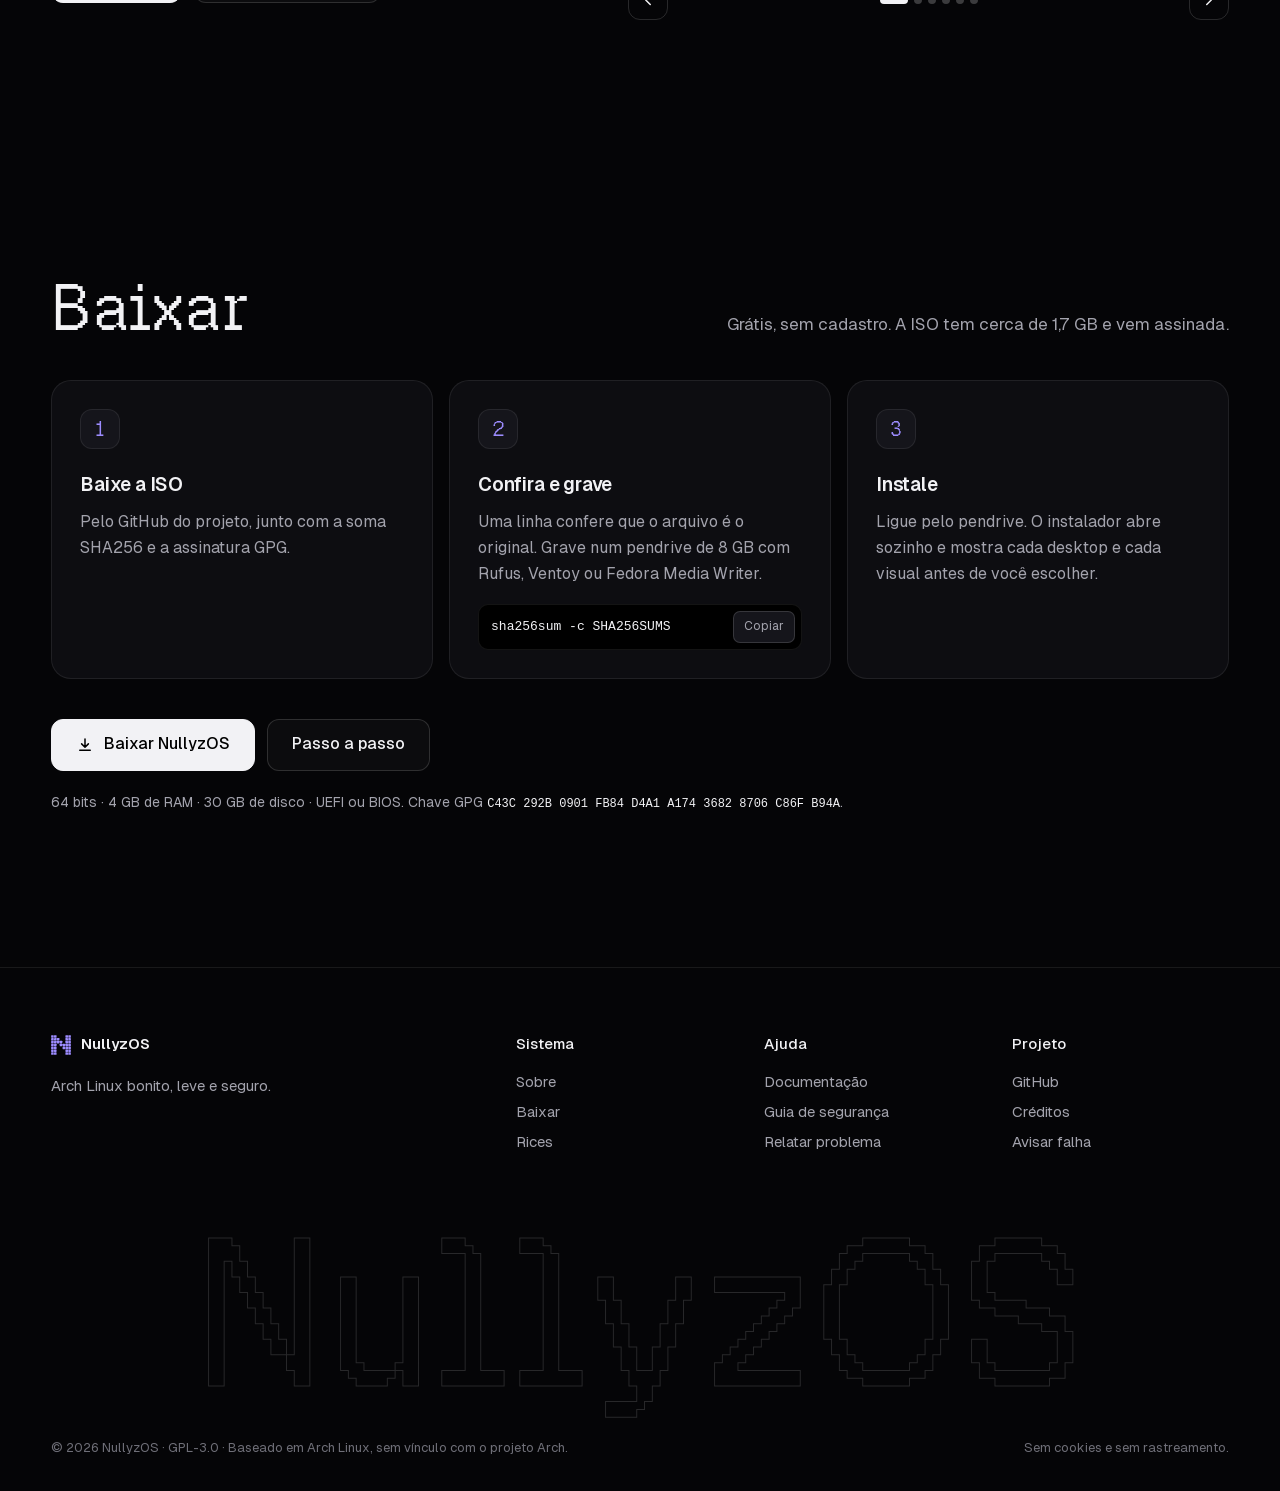
==== commit 601e6473: "chore: lançamento se chama NullyzOS (versão 0.2.0), sem "beta" Co-Authored-By: Claude Opus 5.5 <nore" ====
--- a/site/index.html
+++ b/site/index.html
@@ -134,7 +134,7 @@
     <div class="baixar-acoes">
       <a class="botao cheio grande" href="https://github.com/Ruthraas/NullyzOS/releases/latest" rel="noopener noreferrer">
         <svg viewBox="0 0 24 24" aria-hidden="true"><path d="M12 4v11m0 0-4.5-4.5M12 15l4.5-4.5M5 19h14"/></svg>
-        Baixar NullyzOS 0.2 beta
+        Baixar NullyzOS
       </a>
       <a class="botao grande" href="docs.html#baixar">Passo a passo</a>
     </div>
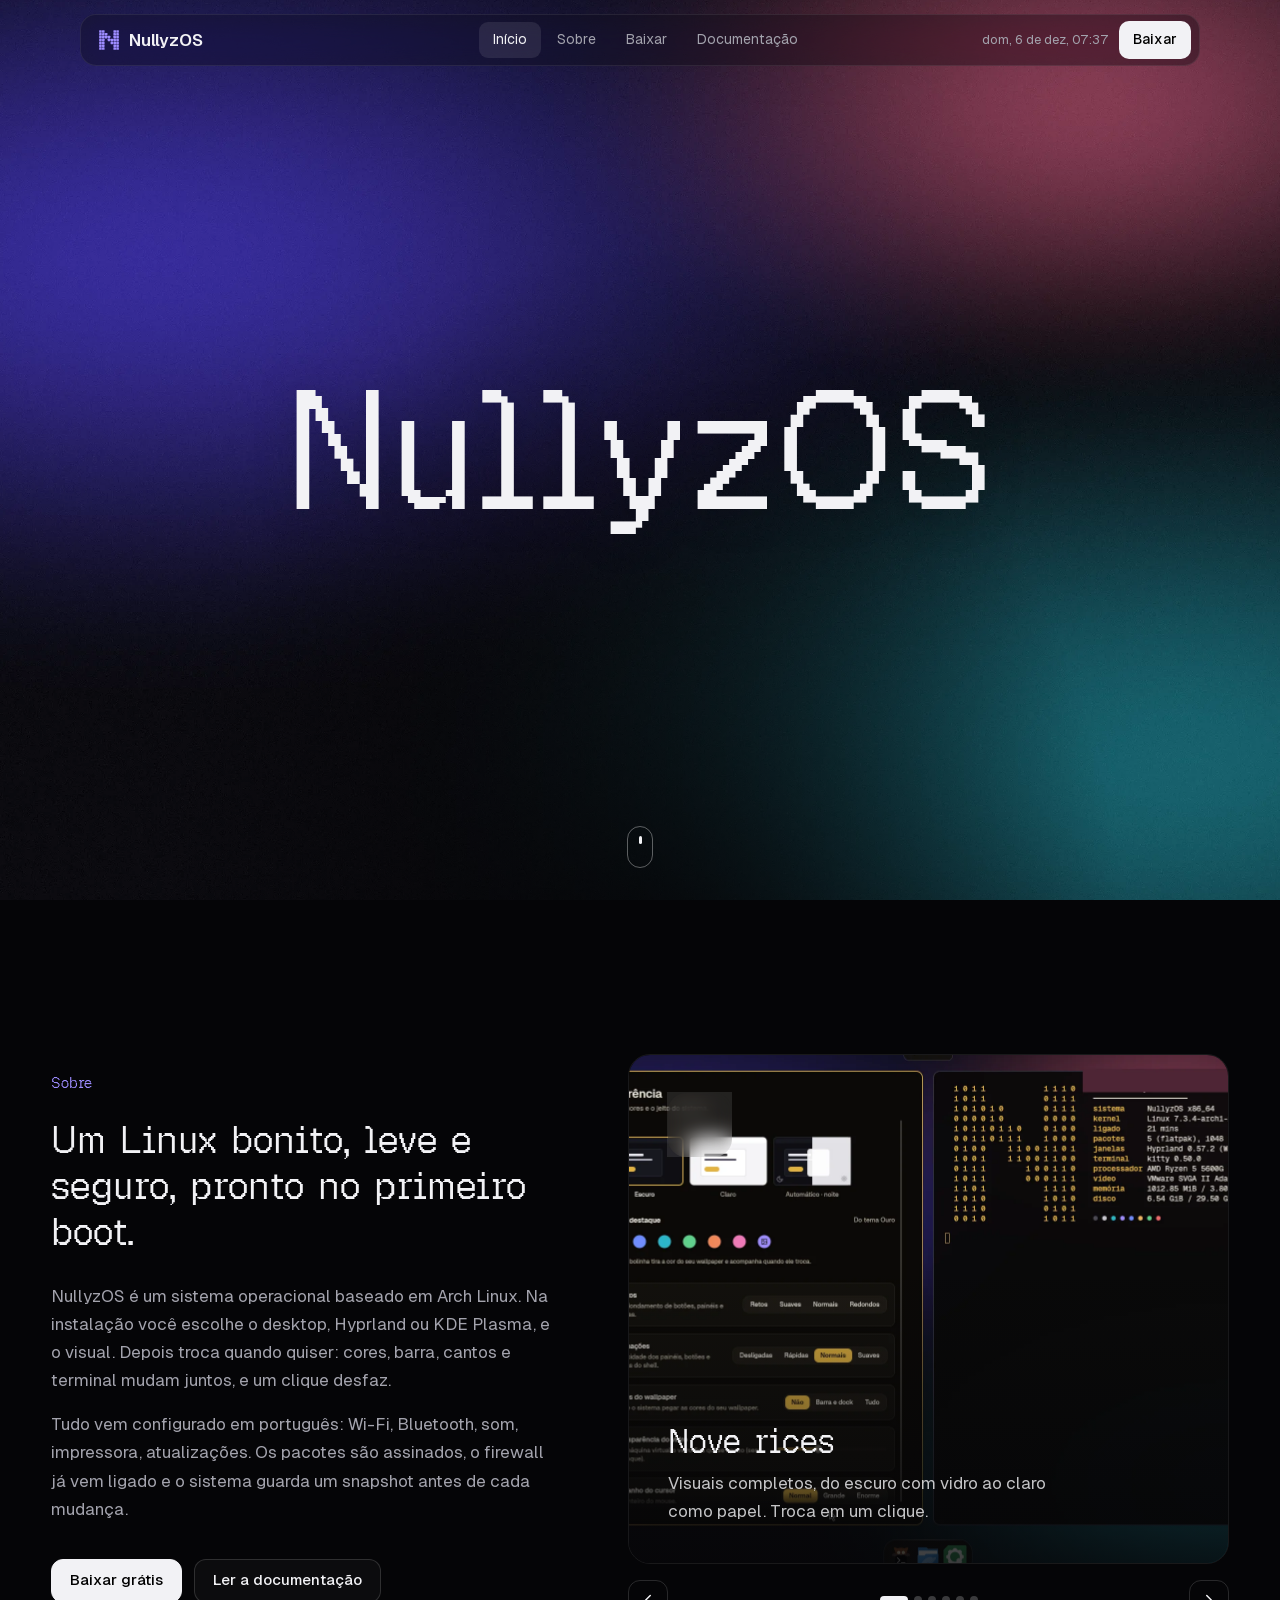
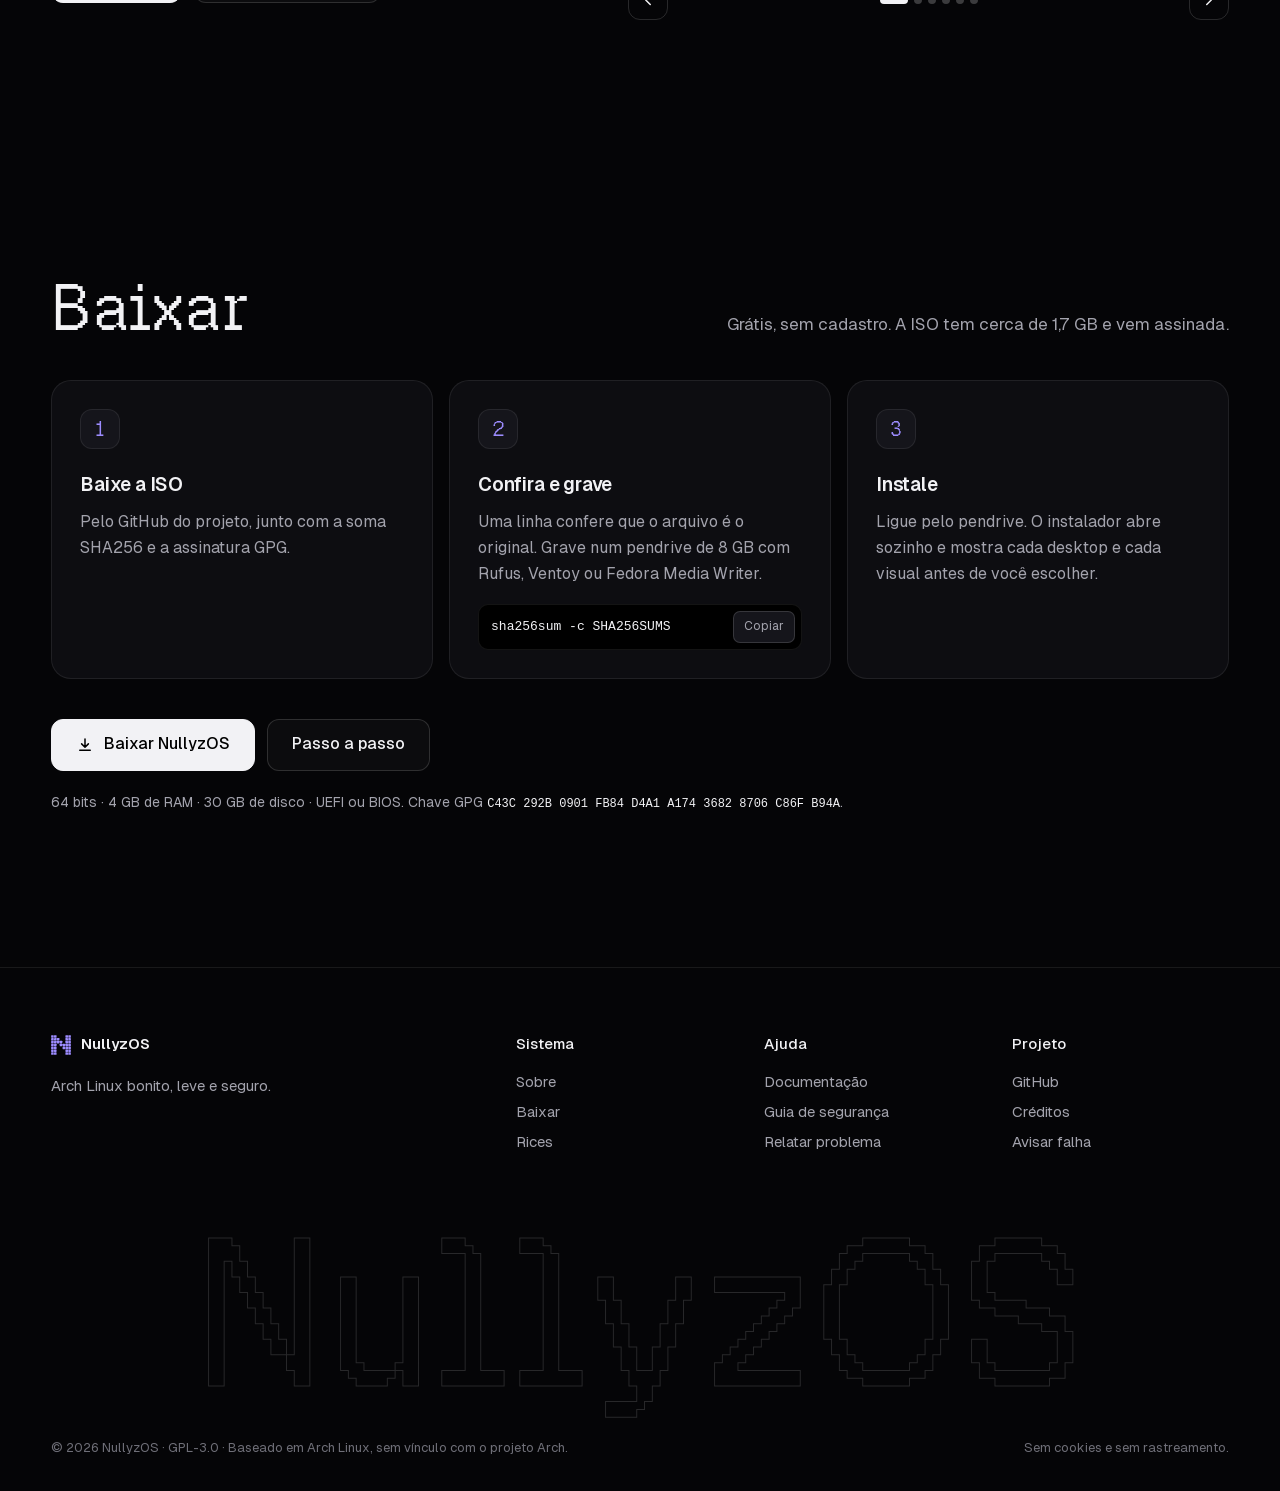
==== commit 3ba6f132: "feat(site): documentação com o design do NullyzOS e prints reais - Documentação com a cara das Confi" ====
--- a/site/index.html
+++ b/site/index.html
@@ -63,7 +63,7 @@
     <div class="carrossel" id="carrossel" aria-roledescription="carrossel" aria-label="O que vem no NullyzOS">
       <div class="trilho" id="trilho">
         <article class="slide" aria-roledescription="slide" aria-label="1 de 6">
-          <img src="img/arte/padrao.webp" width="1200" height="900" alt="" loading="lazy">
+          <img src="img/telas/tela-ouro.webp" width="1920" height="1080" alt="" loading="lazy">
           <svg class="icone" viewBox="0 0 48 48" aria-hidden="true"><circle cx="24" cy="24" r="17"/><circle cx="17" cy="19" r="2.6" class="cheio"/><circle cx="26" cy="15" r="2.6" class="cheio"/><circle cx="32" cy="23" r="2.6" class="cheio"/><path d="M24 41c-3 0-4-3-2-5s1-5-2-5h-3"/></svg>
           <h3>Nove rices</h3>
           <p>Visuais completos, do escuro com vidro ao claro como papel. Troca em um clique.</p>
@@ -75,7 +75,7 @@
           <p>A paleta do sistema inteiro sai da sua imagem de fundo, e acompanha quando ela muda.</p>
         </article>
         <article class="slide" aria-roledescription="slide" aria-label="3 de 6">
-          <img src="img/arte/oceano.webp" width="1200" height="900" alt="" loading="lazy">
+          <img src="img/guia/kde.webp" width="1280" height="800" alt="" loading="lazy">
           <svg class="icone" viewBox="0 0 48 48" aria-hidden="true"><rect x="6" y="9" width="36" height="30" rx="4"/><path d="M6 16h36M24 16v23"/></svg>
           <h3>Hyprland ou KDE</h3>
           <p>Janelas lado a lado e tudo pelo teclado, ou o Plasma completo e familiar.</p>
@@ -136,7 +136,7 @@
         <svg viewBox="0 0 24 24" aria-hidden="true"><path d="M12 4v11m0 0-4.5-4.5M12 15l4.5-4.5M5 19h14"/></svg>
         Baixar NullyzOS
       </a>
-      <a class="botao grande" href="docs.html#baixar">Passo a passo</a>
+      <a class="botao grande" href="instalar.html">Passo a passo</a>
     </div>
     <p class="baixar-nota">64 bits · 4 GB de RAM · 30 GB de disco · UEFI ou BIOS. Chave GPG <code>C43C 292B 0901 FB84 D4A1 A174 3682 8706 C86F B94A</code>.</p>
   </section>
